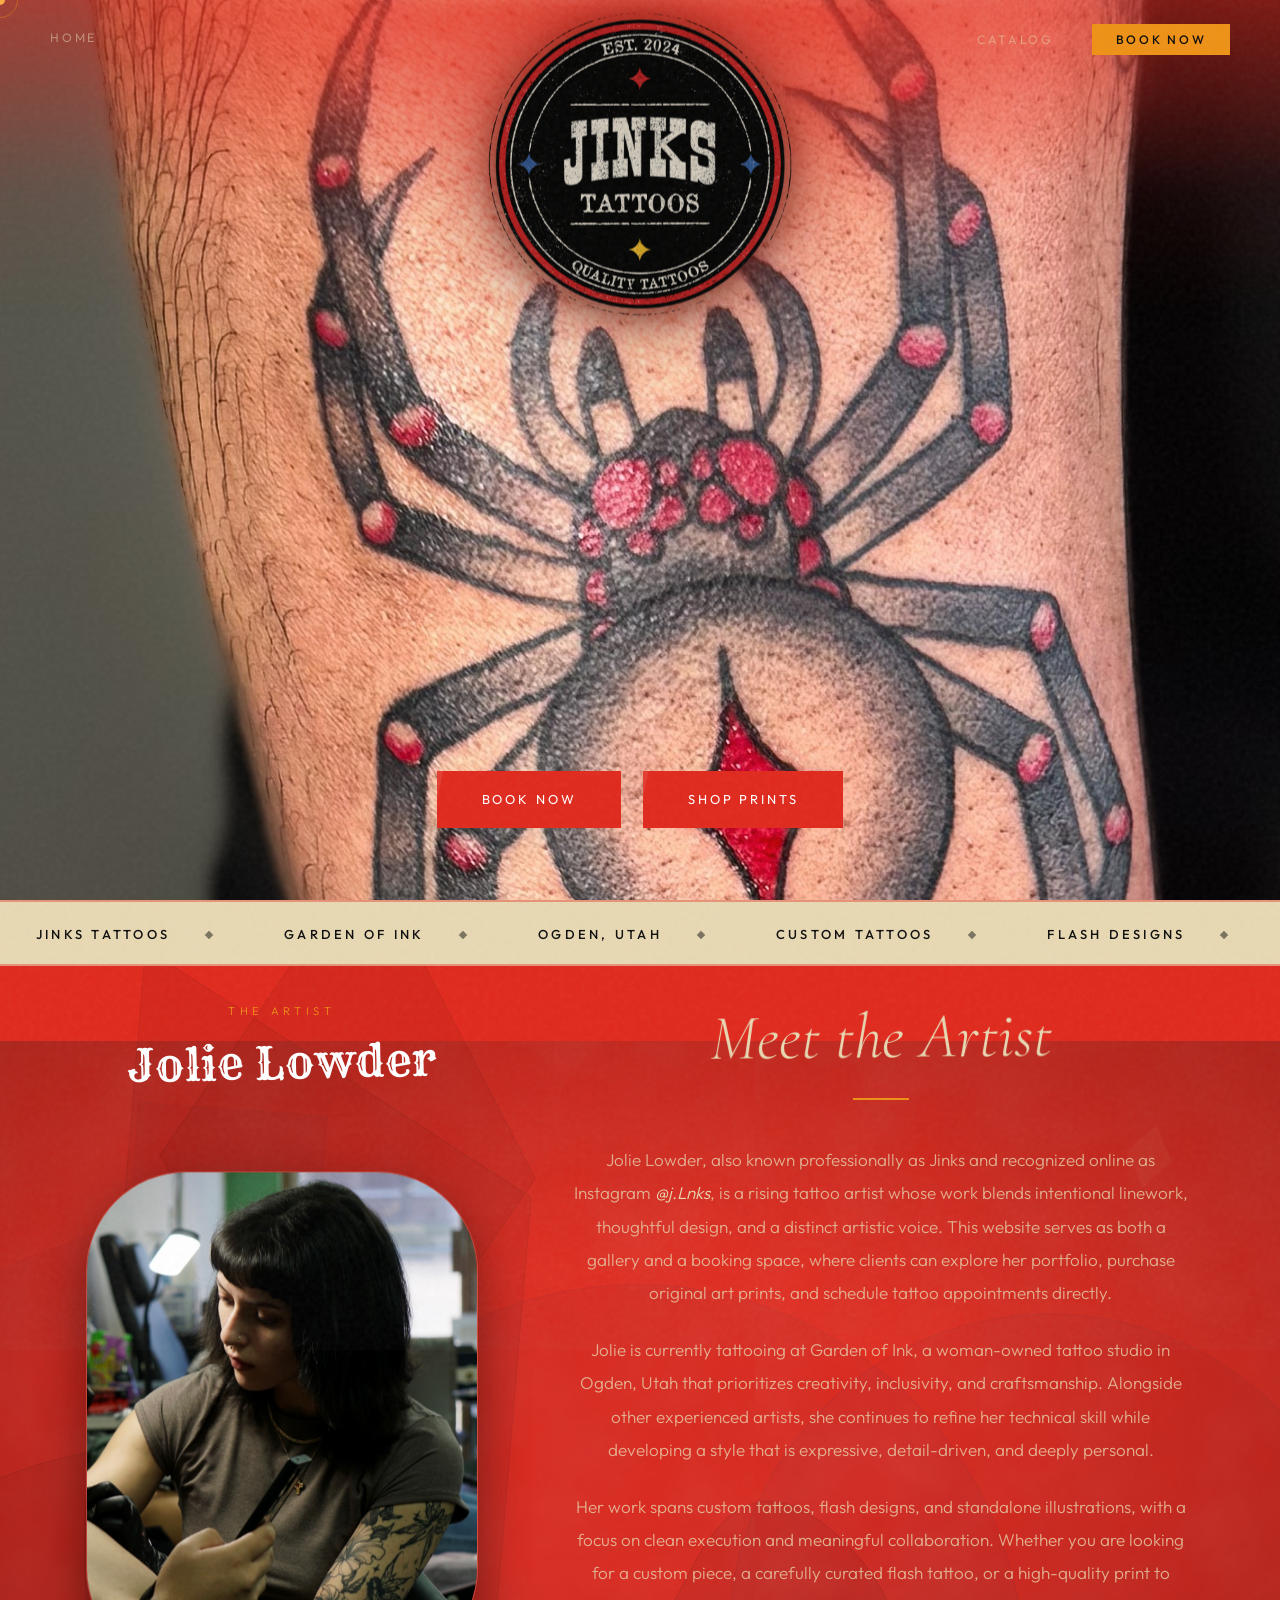
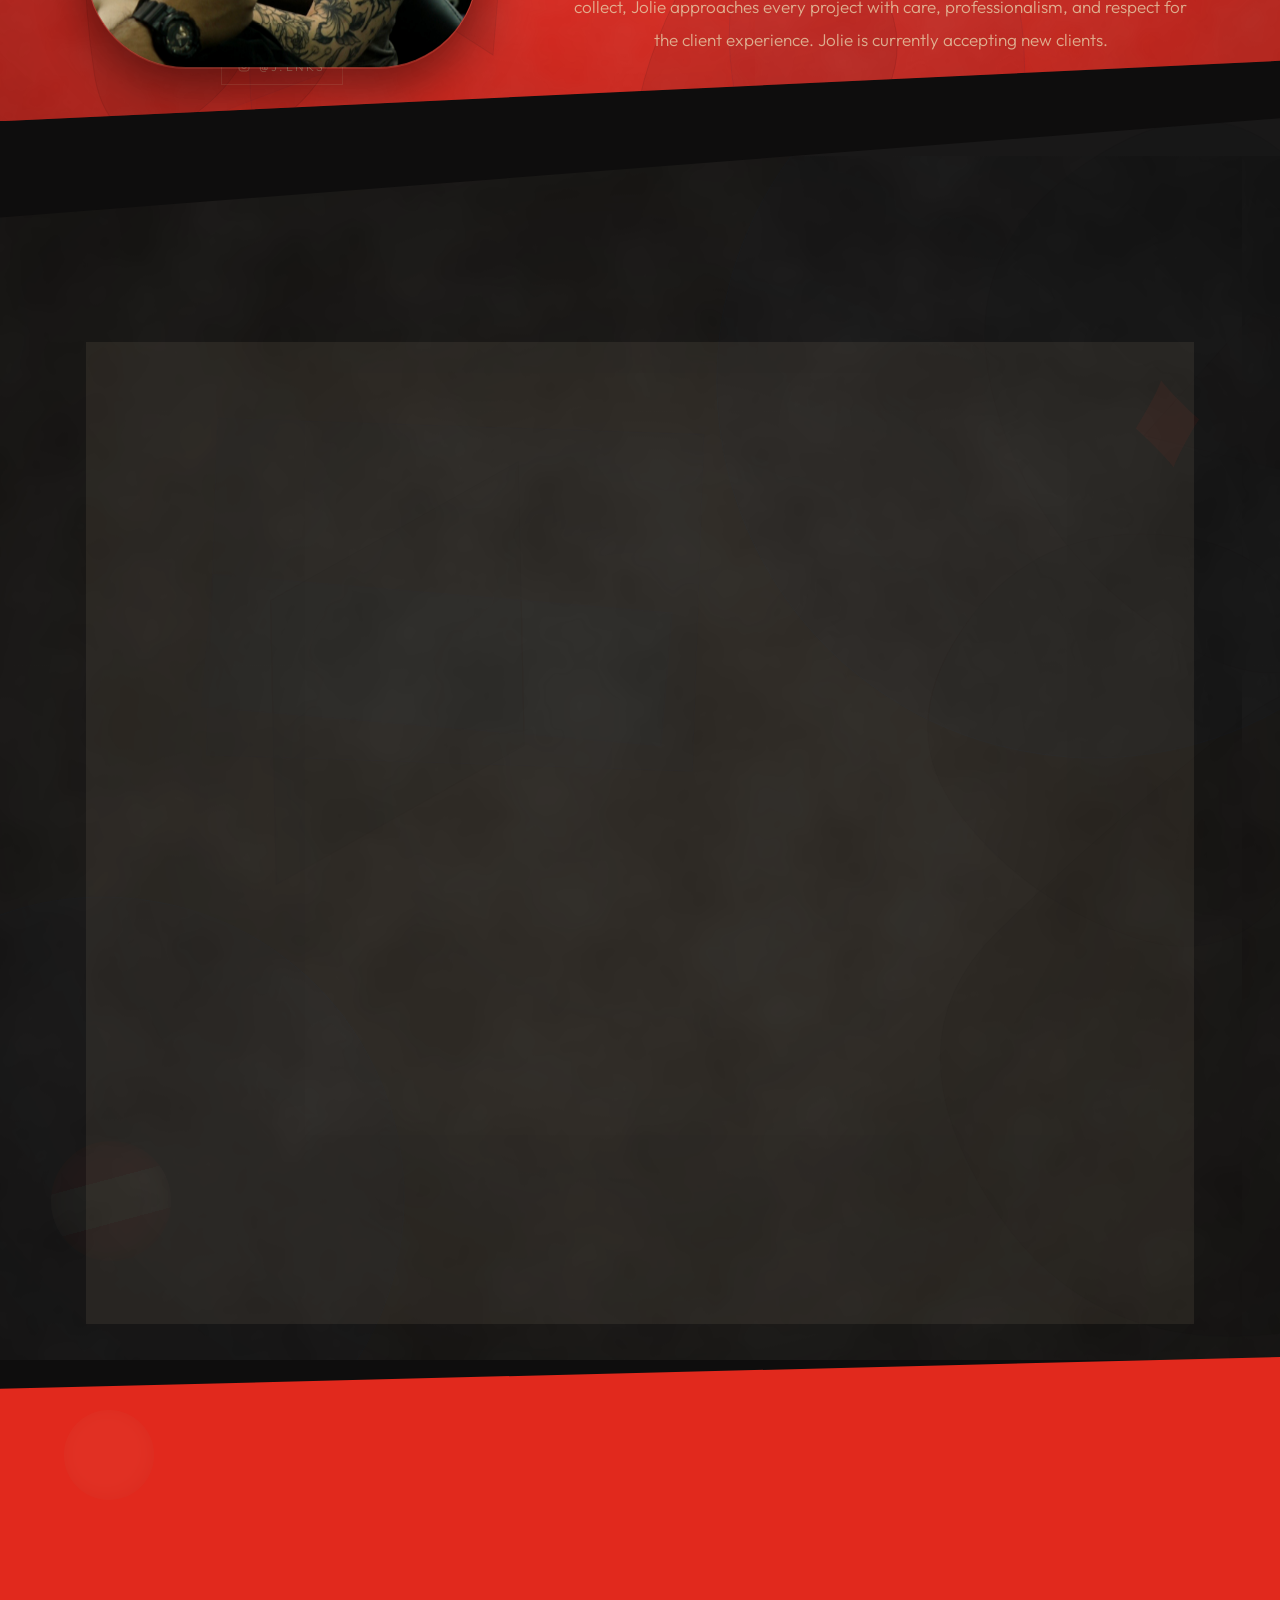
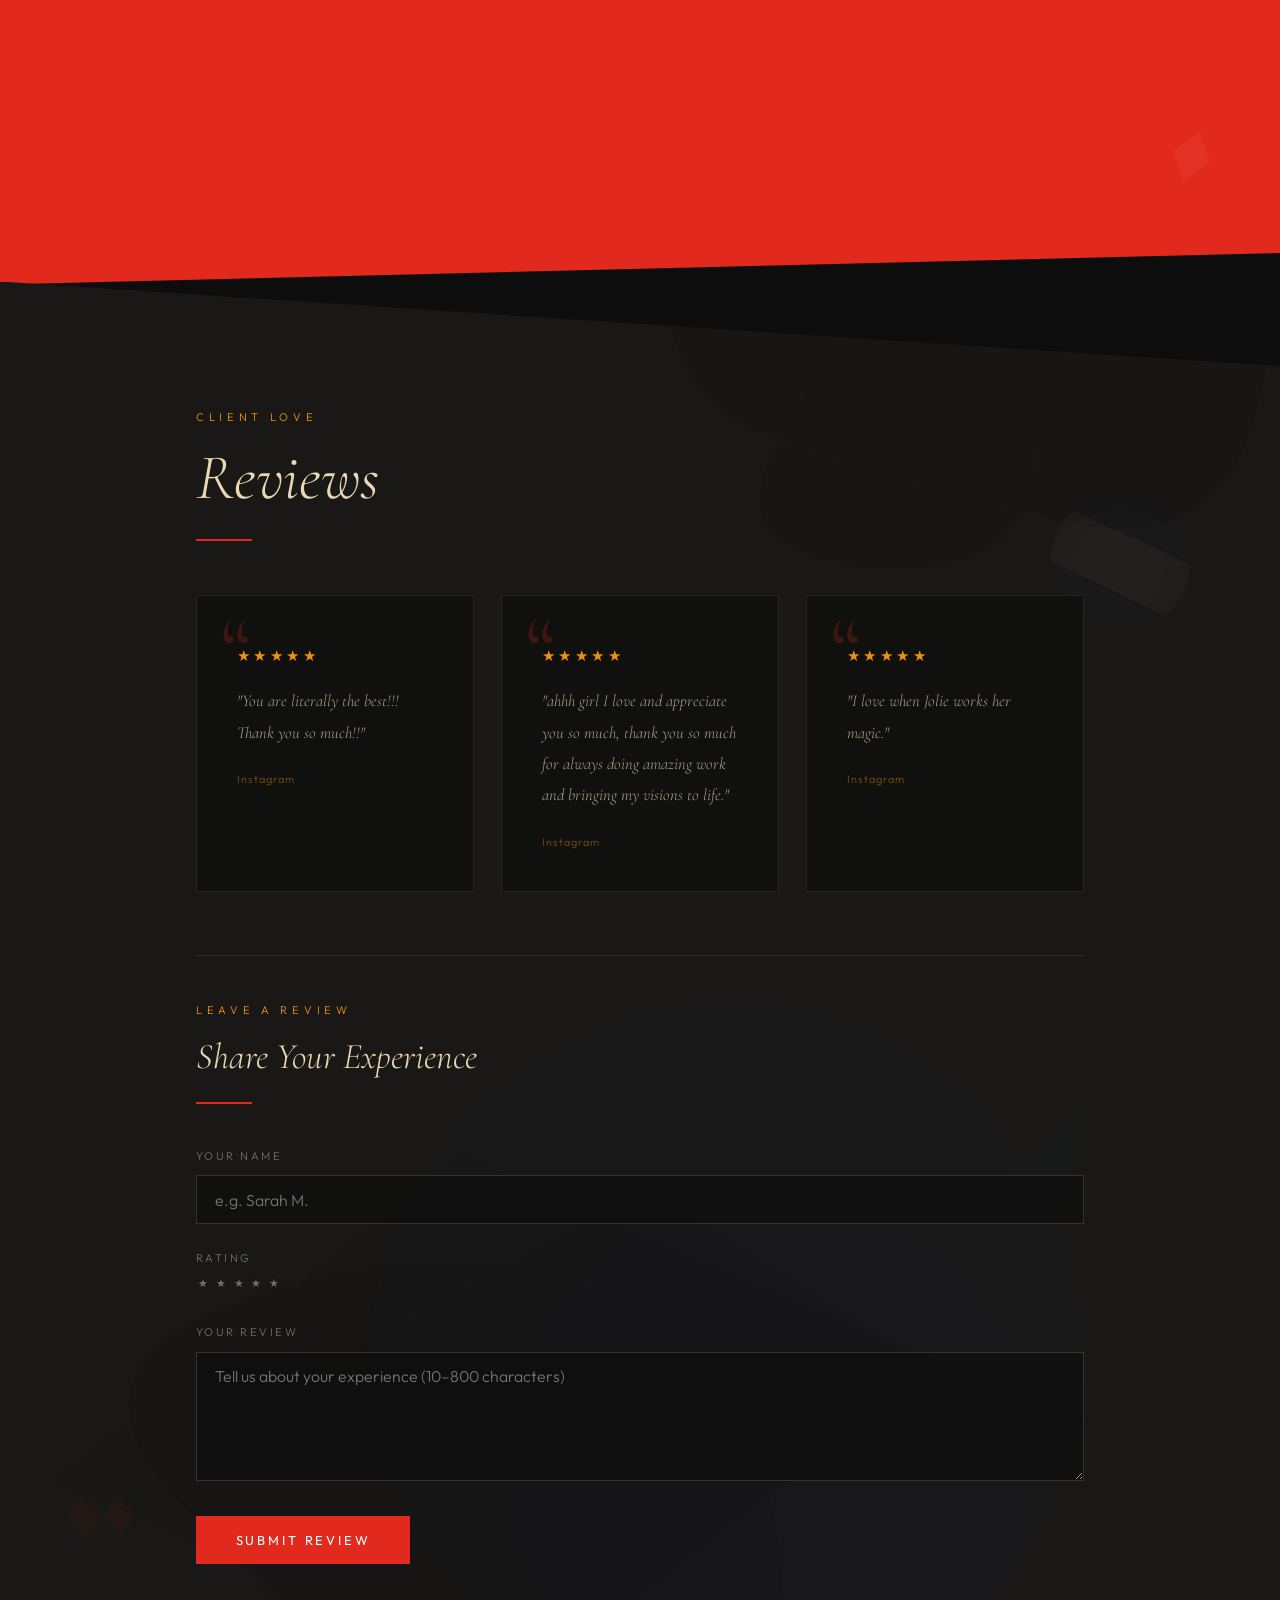
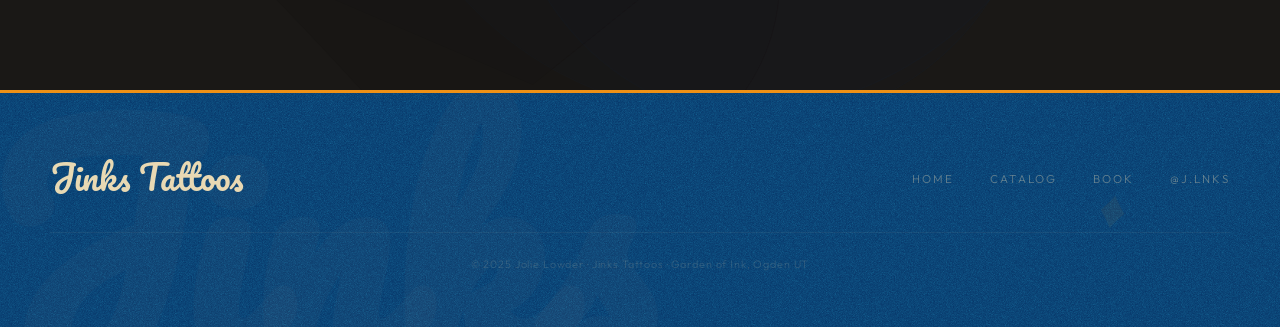
==== index.html @ fdf52028 "feat: initial site + review pipeline - Site pages: index.html, schedule.html, shop.html, book-time.h" ====
<!DOCTYPE html>
<!-- ═══════════════════════════════════════════════════════════════════
     JINKS TATTOOS — index.html (HOMEPAGE)
     ─────────────────────────────────────────────────────────────────
     This is the main homepage. It contains:
       1. NAV          — top navigation bar
       2. HERO         — big intro with the "Jinks Tattoos" title
       3. MARQUEE      — scrolling orange ticker strip
       4. SECTION 1    — BIO ("Meet the Artist") — red background
       5. SECTION 2    — CATALOG ("Work & Prints") — yellow background
       6. SECTION 3    — POLICIES ("Studio Policies") — red background
       7. SECTION 4    — REVIEWS ("Reviews") — yellow background
       8. FOOTER       — navy bar at the bottom
       9. <script>     — all the interactive JavaScript
 
     All the styling comes from style.css. This file is purely structure
     (HTML) and interaction (JS).
     ═══════════════════════════════════════════════════════════════════ -->
<html lang="en">
<head>
  <meta charset="UTF-8" />
  <!-- This meta tag tells mobile browsers not to zoom out, so the site
       renders at the correct width on phones. viewport-fit=cover lets
       the layout extend into safe areas on iPhones with notches. -->
  <meta name="viewport" content="width=device-width, initial-scale=1.0, viewport-fit=cover" />
  <!-- COLOR-SCHEME LOCK
       Tells iOS/iPadOS Safari "this site has its own intentional color
       palette — don't apply automatic dark-mode tinting or wide-gamut
       remapping." Combined with the matching :root { color-scheme }
       declaration in style.css, this prevents the washed-out reds that
       were appearing on iPad and newer iPhones. -->
  <meta name="color-scheme" content="only light" />
  <title>Jinks Tattoos</title>
  <!-- Link to our stylesheet. The browser fetches style.css and applies it. -->
  <link rel="stylesheet" href="style.css" />
</head>
<body>
 
  <!-- Custom cursor elements (the dot and ring that follow the mouse).
       They're empty divs — the JS at the bottom moves them around, and
       the CSS styles them. -->
  <div id="cursor"></div>
  <div id="cursor-ring"></div>
 
  <!-- Film grain overlay — empty div that the CSS fills with a noise texture. -->
  <div id="grain"></div>
 
  <!-- ═══════════════════════════════════════════════════════════════
       NAV BAR
       The top navigation. Contains the "Jinks" logo, menu links,
       the orange "Book Now" button, and a hamburger menu for mobile.
       ═══════════════════════════════════════════════════════════════ -->
  <nav id="nav">
    <!-- Left-side Home link (replaces the old "Jinks" wordmark) -->
    <a href="index.html" class="nav-home-link">Home</a>
 
    <!-- The menu links. On mobile, these are hidden until the hamburger
         is tapped (see the JS at the bottom of this file). -->
    <ul class="nav-links" id="navLinks">
      <li><a href="#catalog">Catalog</a></li>   <!-- href="#catalog" jumps to the section with id="catalog" below -->
      <li><a href="schedule.html" class="nav-book">Book Now</a></li>
    </ul>
 
    <!-- Hamburger menu button (three stacked <span> lines).
         Hidden on desktop, shown on mobile. Clicking it opens/closes
         the mobile menu (handled in JS at bottom of file). -->
    <button class="nav-toggle" id="navToggle" aria-label="Menu">
      <span></span><span></span><span></span>
    </button>
  </nav>
 
  <!-- ═══════════════════════════════════════════════════════════════
       HERO
       The big intro section you see first when landing on the homepage.
       Contains the background image, the red glow, the animated canvas
       shapes, the "Jinks Tattoos" title, and the two CTA buttons.
       ═══════════════════════════════════════════════════════════════ -->
  <section class="hero" id="hero">
    <div class="hero-bg" id="heroBg"></div>          <!-- Background photo (hero-bg.jpeg, styled in CSS) -->
    <div class="hero-glow"></div>                     <!-- Red glow at the top -->
    <canvas id="hero-canvas"></canvas>                <!-- Canvas where JS draws animated floating shapes -->
 
    <!-- Logo gets a tiny negative parallax — drifts opposite to scroll for a hero "anchor" feel.
         JS also adds a perpetual gentle float once it fades in. -->
    <img src="jinkslogo.png" alt="Jinks Tattoos" class="hero-title-img" id="heroTitle" data-parallax="-0.15" />
    <div class="hero-spacer"></div>                   <!-- Empty flex spacer that pushes CTAs to the bottom -->
 
    <!-- The row of two call-to-action buttons under the title -->
    <div class="cta-row">
      <!-- Primary button: red filled "Book Now" -->
      <a href="schedule.html" class="cta-btn cta-btn--primary">
        Book Now
      </a>
      <!-- Ghost button: outlined "Shop Prints" -->
      <a href="shop.html" class="cta-btn cta-btn--ghost">
        Shop Prints
      </a>
    </div>
  </section>
 
  <!-- ═══════════════════════════════════════════════════════════════
       MARQUEE TICKER
       The scrolling orange band below the hero. The items inside are
       added by JavaScript (see the "MARQUEE" block near the bottom
       of this file) and duplicated so the scroll loops seamlessly.
       ═══════════════════════════════════════════════════════════════ -->
  <div class="marquee-strip">
    <div class="marquee-inner" id="marqueeInner">
      <!-- Items get injected here by JS — intentionally empty -->
    </div>
  </div>
 
  <!-- ═══════════════════════════════════════════════════════════════
       HOMEPAGE SECTION 1 — BIO ("Meet the Artist")
       Red background. Two columns on desktop:
         LEFT  = "Jolie Lowder" name + Instagram pill
         RIGHT = heading + three paragraphs of bio
       Has a diagonal bottom-right cut that bleeds into Section 2.
       ═══════════════════════════════════════════════════════════════ -->
  <div class="section-wrap bio-wrap cut-bottom-right" id="bio-wrap">
    <!-- Invisible parallax handle — JS will translate this on scroll.
         Reserved for future visible decorative content; currently no-op. -->
    <div class="section-deco" data-parallax="0.25"></div>
 
    <section class="section--wide">
      <div class="bio-layout">
 
        <!-- LEFT COLUMN: name + Instagram link -->
        <div class="bio-left reveal">
          <span class="eyebrow">The Artist</span>
          <div class="bio-kicker">Jolie Lowder</div>
 
          <!-- Photo wrapped in a parallax div so it drifts independently
               of the surrounding text. The image itself gets a scale-up reveal. -->
          <div class="bio-photo-wrap" data-parallax="0.18">
            <img src="joliebio2.jpeg" alt="Jolie Lowder tattooing" class="bio-photo reveal reveal-scale" style="transition-delay:.12s" />
          </div>
 
          <a href="https://instagram.com/j.lnks" target="_blank" rel="noopener" class="bio-ig">
            <!-- Inline SVG Instagram icon -->
            <svg width="12" height="12" viewBox="0 0 24 24" fill="none" stroke="currentColor" stroke-width="1.5"><rect x="2" y="2" width="20" height="20" rx="5"/><circle cx="12" cy="12" r="5"/><circle cx="17.5" cy="6.5" r="1" fill="currentColor" stroke="none"/></svg>
            @j.lnks
          </a>
        </div>
 
        <!-- RIGHT COLUMN: heading + 3 bio paragraphs.
             Each element uses "reveal" so it fades in on scroll.
             Paragraphs get reveal-right so they slide in from the right.
             The inline "transition-delay" staggers them. -->
        <div class="bio-right">
          <h2 class="dh reveal reveal-blur reveal-slow" style="transition-delay:.08s">Meet the Artist</h2>
          <div class="red-rule reveal"></div>
 
          <p class="bio-text reveal reveal-right" style="transition-delay:.06s">
            Jolie Lowder, also known professionally as Jinks and recognized online as Instagram <em>@j.Lnks</em>,
            is a rising tattoo artist whose work blends intentional linework, thoughtful design, and a distinct
            artistic voice. This website serves as both a gallery and a booking space, where clients can explore
            her portfolio, purchase original art prints, and schedule tattoo appointments directly.
          </p>
          <p class="bio-text reveal reveal-right" style="transition-delay:.14s">
            Jolie is currently tattooing at Garden of Ink, a woman-owned tattoo studio in Ogden, Utah that
            prioritizes creativity, inclusivity, and craftsmanship. Alongside other experienced artists,
            she continues to refine her technical skill while developing a style that is expressive,
            detail-driven, and deeply personal.
          </p>
          <p class="bio-text reveal reveal-right" style="transition-delay:.22s">
            Her work spans custom tattoos, flash designs, and standalone illustrations, with a focus on clean
            execution and meaningful collaboration. Whether you are looking for a custom piece, a carefully
            curated flash tattoo, or a high-quality print to collect, Jolie approaches every project with care,
            professionalism, and respect for the client experience. Jolie is currently accepting new clients.
          </p>
        </div>
 
      </div>
    </section>
  </div>
 
  <!-- ═══════════════════════════════════════════════════════════════
       HOMEPAGE SECTION 2 — CATALOG ("Work & Prints")
       Yellow/cream background. 3-column grid of tattoo and print tiles.
       Has a diagonal top-left cut that matches the bottom of Section 1.
       id="catalog" is what the nav's "Catalog" link scrolls to.
       ═══════════════════════════════════════════════════════════════ -->
  <div class="section-wrap catalog-wrap cut-top-left" id="catalog">
    <!-- Invisible parallax handle for future decorative content. -->
    <div class="section-deco" data-parallax="0.2"></div>
 
    <section class="section--wide">
      <span class="eyebrow reveal">Work &amp; Prints</span>
      <h2 class="dh reveal reveal-blur" style="transition-delay:.08s">Catalog</h2>
      <div class="red-rule reveal"></div>
 
      <!-- The grid of catalog tiles -->
      <div class="catalog-grid">
 
        <!-- Tile 01 — empty placeholder (no image yet) -->
        <div class="catalog-item reveal">
          <span class="catalog-num">01</span>
          <img src="IMG_3402.jpeg" alt="Tattoo by Jinks" />
          <div class="catalog-placeholder"><span>Add image</span></div>
          <div class="catalog-overlay">
            <span class="catalog-overlay-title">Custom Piece</span>
            <span class="catalog-overlay-price">Book to inquire</span>
            <a href="schedule.html" class="catalog-overlay-btn">Book</a>
          </div>
          <span class="catalog-tag">Tattoo</span>
        </div>
 
        <!-- Tile 02 — empty placeholder -->
        <div class="catalog-item reveal" style="transition-delay:.08s">
          <span class="catalog-num">02</span>
          <img src="IMG_3450.jpeg" alt="Tattoo by Jinks" />
          <div class="catalog-placeholder"><span>Add image</span></div>
          <div class="catalog-overlay">
            <span class="catalog-overlay-title">Custom Piece</span>
            <span class="catalog-overlay-price">Book to inquire</span>
            <a href="schedule.html" class="catalog-overlay-btn">Book</a>
          </div>
          <span class="catalog-tag">Tattoo</span>
        </div>
 
        <!-- Tile 03 — real tattoo photo -->
        <div class="catalog-item reveal" style="transition-delay:.16s">
          <span class="catalog-num">03</span>
          <img src="IMG_1833.jpeg" alt="Tattoo by Jinks" />
          <div class="catalog-overlay">
            <span class="catalog-overlay-title">Custom Piece</span>
            <span class="catalog-overlay-price">Book to inquire</span>
            <a href="schedule.html" class="catalog-overlay-btn">Book</a>
          </div>
          <span class="catalog-tag">Tattoo</span>
        </div>
 
        <!-- Tile 04 — real tattoo photo -->
        <div class="catalog-item reveal" style="transition-delay:.06s">
          <span class="catalog-num">04</span>
          <img src="IMG_3620.jpeg" alt="Tattoo by Jinks" />
          <div class="catalog-overlay">
            <span class="catalog-overlay-title">Custom Piece</span>
            <span class="catalog-overlay-price">Book to inquire</span>
            <a href="schedule.html" class="catalog-overlay-btn">Book</a>
          </div>
          <span class="catalog-tag">Tattoo</span>
        </div>
 
        <!-- Tile 05 — real tattoo photo -->
        <div class="catalog-item reveal" style="transition-delay:.14s">
          <span class="catalog-num">05</span>
          <img src="IMG_2938.jpeg" alt="Tattoo by Jinks" />
          <div class="catalog-overlay">
            <span class="catalog-overlay-title">Custom Piece</span>
            <span class="catalog-overlay-price">Book to inquire</span>
            <a href="schedule.html" class="catalog-overlay-btn">Book</a>
          </div>
          <span class="catalog-tag">Tattoo</span>
        </div>
 
        <!-- Tile 06 — real tattoo photo -->
        <div class="catalog-item reveal" style="transition-delay:.22s">
          <span class="catalog-num">06</span>
          <img src="IMG_8208.jpeg" alt="Tattoo by Jinks" />
          <div class="catalog-overlay">
            <span class="catalog-overlay-title">Custom Piece</span>
            <span class="catalog-overlay-price">Book to inquire</span>
            <a href="schedule.html" class="catalog-overlay-btn">Book</a>
          </div>
          <span class="catalog-tag">Tattoo</span>
        </div>
 
      </div>
 
    </section>
  </div>
 
 <!-- ═══════════════════════════════════════════════════════════════
       HOMEPAGE SECTION 3 — POLICIES ("Studio Policies")
       Bold red background. 3-column grid of collapsible policy cards.
       Each card starts collapsed showing just the title + "+" button.
       Click to expand the full policy text; "+" rotates to "×".
       ═══════════════════════════════════════════════════════════════ -->
  <div class="section-wrap policies-wrap cut-both" id="policies-wrap">
    <!-- Invisible parallax handle for future decorative content. -->
    <div class="section-deco" data-parallax="0.22"></div>
 
    <section class="section--wide">
      <span class="eyebrow reveal">Before You Book</span>
      <h2 class="dh reveal" style="transition-delay:.08s">Studio Policies</h2>
      <div class="red-rule reveal"></div>
 
      <!-- Grid of 6 collapsible policy cards. Each <button> wraps the
           header (number + title + plus icon). Clicking it toggles the
           "open" class on its parent .policy-card, which expands the
           hidden body via CSS grid-template-rows animation. -->
      <div class="policies-grid">
 
        <div class="policy-card reveal">
          <button class="policy-toggle" aria-expanded="false">
            <span class="policy-index">01</span>
            <span class="policy-title">18+ Only</span>
            <span class="policy-icon" aria-hidden="true">
              <span class="policy-icon-bar"></span>
              <span class="policy-icon-bar policy-icon-bar--v"></span>
            </span>
          </button>
          <div class="policy-body-wrap">
            <div class="policy-body-inner">
              <p class="policy-body">Tattooing is strictly limited to clients who are 18 years of age or older. Valid, government-issued identification is required at every appointment.</p>
            </div>
          </div>
        </div>
 
        <div class="policy-card reveal" style="transition-delay:.08s">
          <button class="policy-toggle" aria-expanded="false">
            <span class="policy-index">02</span>
            <span class="policy-title">Deposits</span>
            <span class="policy-icon" aria-hidden="true">
              <span class="policy-icon-bar"></span>
              <span class="policy-icon-bar policy-icon-bar--v"></span>
            </span>
          </button>
          <div class="policy-body-wrap">
            <div class="policy-body-inner">
              <p class="policy-body">A non-refundable $50 deposit is required to confirm and secure your appointment. Your deposit will be applied toward the final cost of your tattoo. Design work will not begin until a deposit has been received. Jolie offers free touchups for a year after the initial tattoo is completed.</p>
            </div>
          </div>
        </div>
 
        <div class="policy-card reveal" style="transition-delay:.16s">
          <button class="policy-toggle" aria-expanded="false">
            <span class="policy-index">03</span>
            <span class="policy-title">Cancellations &amp; Reschedules</span>
            <span class="policy-icon" aria-hidden="true">
              <span class="policy-icon-bar"></span>
              <span class="policy-icon-bar policy-icon-bar--v"></span>
            </span>
          </button>
          <div class="policy-body-wrap">
            <div class="policy-body-inner">
              <p class="policy-body">Your deposit will be honored and transferred if you reschedule at least 24 hours prior to your scheduled appointment. Rescheduling with less than 24 hours' notice will result in forfeiture of your deposit. If you do not arrive within 20 minutes of your scheduled appointment time without prior communication, your appointment will be cancelled and your deposit forfeited.</p>
            </div>
          </div>
        </div>
 
        <div class="policy-card reveal" style="transition-delay:.24s">
          <button class="policy-toggle" aria-expanded="false">
            <span class="policy-index">04</span>
            <span class="policy-title">Pricing</span>
            <span class="policy-icon" aria-hidden="true">
              <span class="policy-icon-bar"></span>
              <span class="policy-icon-bar policy-icon-bar--v"></span>
            </span>
          </button>
          <div class="policy-body-wrap">
            <div class="policy-body-inner">
              <p class="policy-body">All pricing below are for custom designs. Flash is priced separately. Session times reflect active tattoo time, not the total appointment length. If the time limit is reached, there is a 30-minute window to wrap up — anything beyond that requires booking a new session. A 2% processing fee applies to Venmo and card payments. If the tattoo takes less time than the amount slotted, the full price still stands unless otherwise stated by the artist. Payment is due in full at the end of your session.</p>
              <ul class="policy-list">
                <li><strong>Short session</strong> — Up to 2.5 hours · $110/hr · $100 minimum</li>
                <li><strong>Half Day session</strong> — 3 hours · $300 flat</li>
                <li><strong>Full Day session</strong> — 6 hours · $600 flat</li>
              </ul>
            </div>
          </div>
        </div>
 
        <div class="policy-card reveal" style="transition-delay:.32s">
          <button class="policy-toggle" aria-expanded="false">
            <span class="policy-index">05</span>
            <span class="policy-title">Health &amp; Medical Disclosure</span>
            <span class="policy-icon" aria-hidden="true">
              <span class="policy-icon-bar"></span>
              <span class="policy-icon-bar policy-icon-bar--v"></span>
            </span>
          </button>
          <div class="policy-body-wrap">
            <div class="policy-body-inner">
              <p class="policy-body">Please disclose any relevant medical conditions, allergies, or medications prior to your appointment. This includes but is not limited to: blood disorders or use of blood-thinning medications; skin conditions, allergies, or sensitivities; any disorders or diseases that could impact the process of being tattooed or healing a tattoo.</p>
            </div>
          </div>
        </div>
 
        <div class="policy-card reveal" style="transition-delay:.40s">
          <button class="policy-toggle" aria-expanded="false">
            <span class="policy-index">06</span>
            <span class="policy-title">Original Artwork &amp; Design Integrity</span>
            <span class="policy-icon" aria-hidden="true">
              <span class="policy-icon-bar"></span>
              <span class="policy-icon-bar policy-icon-bar--v"></span>
            </span>
          </button>
          <div class="policy-body-wrap">
            <div class="policy-body-inner">
              <p class="policy-body">Jolie does not copy artwork or designs created by other artists without their explicit, written consent. Jolie takes artistic integrity seriously and asks that you do the same. Jolie does not use AI-generated imagery in their design process, and she will not tattoo any design that has been created using AI tools. All work is original and hand-crafted.</p>
            </div>
          </div>
        </div>
 
      </div>
    </section>
  </div>
 
  <!-- ═══════════════════════════════════════════════════════════════
       HOMEPAGE SECTION 4 — REVIEWS
       Yellow/cream background. Has:
         - 3 static testimonial cards at the top (placeholder text)
         - A Cusdis comment widget below where real visitors can
           submit their own reviews.
       ═══════════════════════════════════════════════════════════════ -->
  <div class="section-wrap reviews-wrap cut-top-right">
    <!-- Invisible parallax handle for future decorative content. -->
    <div class="section-deco" data-parallax="0.2"></div>
 
    <section class="section">
      <span class="eyebrow reveal">Client Love</span>
      <h2 class="dh reveal reveal-blur" style="transition-delay:.08s">Reviews</h2>
      <div class="red-rule reveal"></div>
 
      <!-- The 3 static testimonial cards (pinned Instagram comments). -->
      <div class="reviews-grid">
        <div class="review-card reveal">
          <div class="stars"><span class="star">★</span><span class="star">★</span><span class="star">★</span><span class="star">★</span><span class="star">★</span></div>
          <p class="review-text">"You are literally the best!!! Thank you so much!!"</p>
          <p class="review-platform">Instagram</p>
        </div>
        <div class="review-card reveal" style="transition-delay:.1s">
          <div class="stars"><span class="star">★</span><span class="star">★</span><span class="star">★</span><span class="star">★</span><span class="star">★</span></div>
          <p class="review-text">"ahhh girl I love and appreciate you so much, thank you so much for always doing amazing work and bringing my visions to life."</p>
          <p class="review-platform">Instagram</p>
        </div>
        <div class="review-card reveal" style="transition-delay:.2s">
          <div class="stars"><span class="star">★</span><span class="star">★</span><span class="star">★</span><span class="star">★</span><span class="star">★</span></div>
          <p class="review-text">"I love when Jolie works her magic."</p>
          <p class="review-platform">Instagram</p>
        </div>
      </div>

      <!-- Approved client reviews loaded from reviews.json via JS below -->
      <div id="reviews-dynamic"></div>

      <!-- ── Review submission form ────────────────────────────────────────
           POSTs to a Cloudflare Worker which validates and queues the
           review in GitHub. The Worker URL and reviews.json URL are set
           as constants in the <script> block at the bottom of this file.
           ───────────────────────────────────────────────────────────── -->
      <div class="reviews-form-wrap">
        <span class="eyebrow reveal">Leave a Review</span>
        <h3 class="dh reveal reveal-blur" style="transition-delay:.06s; font-size:clamp(1.4rem,3vw,2rem)">Share Your Experience</h3>
        <div class="red-rule reveal"></div>

        <form id="review-form" novalidate>
          <!-- Honeypot: real users never touch this. Bots that auto-fill all
               inputs will populate it, letting the Worker reject silently. -->
          <input name="website" type="text" tabindex="-1" autocomplete="off" aria-hidden="true" />
          <!-- Page-load timestamp: used by the Worker to reject submissions
               that arrive under 3 seconds after page load (bot timing). -->
          <input type="hidden" name="loaded-at" id="loadedAt" />

          <div class="review-form-field">
            <label for="reviewer-name">Your Name</label>
            <input type="text" id="reviewer-name" name="reviewer-name" maxlength="80" autocomplete="name" placeholder="e.g. Sarah M." />
            <span class="field-error" id="name-error">Please enter your name.</span>
          </div>

          <div class="review-form-field">
            <span class="star-rating-label">Rating</span>
            <!-- Stars are ordered 5→1 in DOM + flex-direction:row-reverse
                 so that the CSS :checked ~ sibling trick works correctly.
                 Visually they render left-to-right (1 to 5). -->
            <div class="star-rating" role="radiogroup" aria-label="Star rating">
              <input type="radio" name="rating" id="star5" value="5" /><label for="star5" title="5 stars">★</label>
              <input type="radio" name="rating" id="star4" value="4" /><label for="star4" title="4 stars">★</label>
              <input type="radio" name="rating" id="star3" value="3" /><label for="star3" title="3 stars">★</label>
              <input type="radio" name="rating" id="star2" value="2" /><label for="star2" title="2 stars">★</label>
              <input type="radio" name="rating" id="star1" value="1" /><label for="star1" title="1 star">★</label>
            </div>
            <span class="field-error" id="rating-error">Please select a star rating.</span>
          </div>

          <div class="review-form-field">
            <label for="review-body">Your Review</label>
            <textarea id="review-body" name="body" rows="5" maxlength="800" placeholder="Tell us about your experience (10–800 characters)"></textarea>
            <span class="field-error" id="body-error">Please write at least 10 characters.</span>
          </div>

          <button type="submit" class="review-submit-btn">
            <span class="btn-text">Submit Review</span>
            <span class="btn-spinner" aria-hidden="true"></span>
          </button>

          <div id="review-form-status" role="alert" aria-live="polite"></div>
        </form>
      </div>
    </section>
  </div>
 
  <!-- ═══════════════════════════════════════════════════════════════
       FOOTER
       Navy bar at the bottom of the page. Contains the logo, a row of
       links, and a copyright line. The giant faded "Jinks" text
       bleeding out of the bottom-left is added via CSS ::before.
       ═══════════════════════════════════════════════════════════════ -->
  <footer>
    <div class="footer-logo">Jinks Tattoos</div>
    <ul class="footer-links">
      <li><a href="index.html">Home</a></li>
      <li><a href="#catalog">Catalog</a></li>
      <li><a href="schedule.html">Book</a></li>
      <li><a href="https://www.instagram.com/j.lnks" target="_blank" rel="noopener">@j.lnks</a></li>
    </ul>
    <p class="footer-copy">© 2025 Jolie Lowder · Jinks Tattoos · Garden of Ink, Ogden UT</p>
  </footer>
 
 
  <!-- ═══════════════════════════════════════════════════════════════
       JAVASCRIPT
       Everything below this line adds interactive behavior to the page.
       The browser runs these scripts in order after the HTML loads.
 
       Each block is wrapped in a "(function() { ... })()" — this is an
       "IIFE" (Immediately Invoked Function Expression). It's a way to
       keep the variables inside each block separate from the others,
       so naming conflicts don't happen between blocks.
       ═══════════════════════════════════════════════════════════════ -->
  <script>
  
  /* ─────────────────────────────────
     SCROLL RESTORATION OVERRIDE
     By default, browsers try to remember and restore your scroll position
     across refreshes. On pages with lazy-loaded content (canvases, images,
     fonts), the page height changes as things render in, so the browser's
     "remembered" pixel position ends up wrong — often dumping the user
     near the bottom of the page.
 
     We tell the browser to manage scroll restoration manually (i.e. don't
     auto-restore), and explicitly scroll to the top on every load.
  ───────────────────────────────── */
  if ('scrollRestoration' in history) {
    history.scrollRestoration = 'manual';
  }
  window.scrollTo(0, 0);
  
  /* ─────────────────────────────────
     COLOR PALETTE
     A JavaScript object holding the same brand colors as the CSS
     variables. Used by the canvas drawing code below.
  ───────────────────────────────── */
  const P = { red:'#E1291D', navy:'#07376A', orange:'#EF9115', cream:'#E8D9B3', black:'#0e0d0d' };
 
 
  /* ─────────────────────────────────
     CUSTOM CURSOR MOVEMENT
     On every mouse move, reposition the cursor dot and ring to follow
     the pointer. On hover over any <a> or <button>, they grow and turn
     red; on mouse leave, they shrink and turn orange again.
  ───────────────────────────────── */
  const cur  = document.getElementById('cursor');      /* The small dot */
  const ring = document.getElementById('cursor-ring'); /* The larger ring */
 
  /* Listen for mouse movement across the whole document */
  document.addEventListener('mousemove', e => {
    /* e.clientX / e.clientY = mouse X/Y position in pixels from top-left of window */
    cur.style.left = e.clientX+'px';  cur.style.top = e.clientY+'px';
    ring.style.left = e.clientX+'px'; ring.style.top = e.clientY+'px';
  });
 
  /* For every link and button on the page, add hover listeners that
     change the cursor's size and color to the "active" state */
  document.querySelectorAll('a,button').forEach(el => {
    el.addEventListener('mouseenter', () => {
      cur.style.width = '20px'; cur.style.height = '20px';
      cur.style.background = P.red; cur.style.borderRadius = '3px';
      ring.style.width = '54px'; ring.style.height = '54px';
      ring.style.borderColor = 'rgba(225,41,29,.5)';
    });
    el.addEventListener('mouseleave', () => {
      cur.style.width = '10px'; cur.style.height = '10px';
      cur.style.background = P.orange; cur.style.borderRadius = '50%';
      ring.style.width = '36px'; ring.style.height = '36px';
      ring.style.borderColor = 'rgba(239,145,21,.45)';
    });
  });
 
 
  /* ─────────────────────────────────
     HERO TITLE FADE-IN
     Shortly after the page loads, add the "revealed" class to the
     "Jinks Tattoos" title, which triggers its CSS fade-in animation.
     setTimeout with 120ms gives the browser a moment to finish layout
     before starting the animation.
  ───────────────────────────────── */
  setTimeout(() => document.getElementById('heroTitle').classList.add('revealed'), 120);
 
 
  /* ─────────────────────────────────
     HERO PARALLAX
     As the user scrolls down, slightly shift the hero background image
     downward so it feels like it's moving slower than the foreground
     (a classic "parallax" effect).
 
     "requestAnimationFrame" asks the browser to run code on the next
     frame paint — much smoother than reacting directly to every scroll
     event. The "ticking" flag prevents multiple frames from queuing up.
  ───────────────────────────────── */
  const heroBg = document.getElementById('heroBg');
  let ticking = false;
  window.addEventListener('scroll', () => {
    if (!ticking) {
      requestAnimationFrame(() => {
        /* Math.min(..., 1) caps the effect so it stops past one full screen */
        heroBg.style.transform = `translateY(${Math.min(window.scrollY/window.innerHeight,1)*8}%)`;
        ticking = false;
      });
      ticking = true;
    }
  });
 
 
  /* ─────────────────────────────────
     MARQUEE — build items via JS
     The marquee strip below the hero starts EMPTY in the HTML. This
     block fills it with items and duplicates them so the scroll loops
     seamlessly (the CSS animation moves it -50% left, landing back
     where it started visually).
  ───────────────────────────────── */
  (function() {
    const items = [
      'Jinks Tattoos', 'Garden of Ink', 'Ogden, Utah',
      'Custom Tattoos', 'Flash Designs', 'Art Prints',
      'Currently Accepting Clients', '@j.lnks',
    ];
    const inner = document.getElementById('marqueeInner');
 
    /* Build an HTML string by looping through the items TWICE (so when
       the CSS slides everything -50% left, the second copy seamlessly
       takes the first copy's place). */
    let html = '';
    [0,1].forEach(() => {
      items.forEach(text => {
        html += `<span class="marquee-item">${text}<span class="marquee-dot"></span></span>`;
      });
    });
    inner.innerHTML = html;
  })();
 
 
  /* ─────────────────────────────────
     HERO CANVAS — floating ink-blob shapes
     Draws animated organic shapes (blobs, rings, diamonds, etc.) onto
     the <canvas id="hero-canvas"> element. They drift slowly across the
     hero area, rotating and fading in/out, creating a painterly feel.
 
     This is the most complex JS block — don't worry if it's confusing.
     High-level: we create ~26 "shape" objects, each with position/
     velocity/rotation, and on every frame we clear the canvas and
     re-draw all of them in their updated positions.
  ───────────────────────────────── */
  (function() {
    const canvas = document.getElementById('hero-canvas');
    const ctx    = canvas.getContext('2d');  /* "2d" drawing context = the paintbrush */
    let W, H, shapes;
 
    /* Size the canvas to match its on-screen size */
    function resize() {
      W = canvas.width  = canvas.offsetWidth;
      H = canvas.height = canvas.offsetHeight;
    }
 
    /* Create one shape object. Each shape has its own random position,
       size, rotation speed, color, etc. */
    function makeShape(i) {
      const types  = ['blob','ring','diamond','rect','arc','cross','half'];
      const colors = [P.red, P.navy, P.orange, P.cream, P.navy, P.orange, P.red, P.cream];
 
      const s = {
        type:  types[i % types.length],      /* "i % types.length" cycles through the types array */
        color: colors[i % colors.length],
        x:0, y:0, r:0, w:0, h:0,
        angle:0, da:0, dx:0, dy:0,           /* da/dx/dy = change in angle/x/y per frame */
        opacity:0, targetOp:0, sw:1,
        pts: [],                             /* control points for blob shape */
 
        /* Randomize everything about this shape */
        reset() {
          this.x  = Math.random() * W;
          this.y  = Math.random() * H;
          this.r  = 70 + Math.random() * 230;
          this.w  = 80 + Math.random() * 200;
          this.h  = 50 + Math.random() * 130;
          this.angle = Math.random() * Math.PI * 2;
          this.da = (Math.random() - 0.5) * 0.0035;   /* rotation speed, positive or negative */
          this.dx = (Math.random() - 0.5) * 0.3;
          this.dy = (Math.random() - 0.5) * 0.2;
          this.sw = 0.5 + Math.random() * 1.5;
          this.targetOp = 0.05 + Math.random() * 0.2;
          this.opacity  = 0;
 
          /* For blob shapes: generate 6 random points around a circle */
          this.pts = Array.from({length: 6}, (_, j) => {
            const a = (j / 6) * Math.PI * 2;
            const jitter = 0.55 + Math.random() * 0.9;
            return {
              x: Math.cos(a) * this.r * jitter,
              y: Math.sin(a) * this.r * jitter,
            };
          });
        },
 
        /* Called once per frame to move and fade the shape */
        update() {
          this.x += this.dx; this.y += this.dy;
          this.angle += this.da;
          /* Smoothly ease the current opacity toward the target */
          this.opacity += (this.targetOp - this.opacity) * 0.014;
          /* If the shape drifts off-screen, wrap it around to the other side */
          if (this.x < -350) this.x = W+200;
          if (this.x > W+350) this.x = -200;
          if (this.y < -350) this.y = H+200;
          if (this.y > H+350) this.y = -200;
        },
 
        /* Called once per frame to draw the shape on the canvas */
        draw(ctx) {
          ctx.save();  /* Save current canvas state so we can restore after transforming */
          ctx.globalAlpha = this.opacity;
          ctx.strokeStyle = this.color;
          ctx.fillStyle   = this.color;
          ctx.lineWidth   = this.sw;
          ctx.translate(this.x, this.y);  /* Move origin to shape position */
          ctx.rotate(this.angle);         /* Rotate the canvas so next draw is rotated */
 
          /* Draw a different shape depending on this.type */
          switch(this.type) {
 
            case 'blob': {
              /* Smooth closed bezier curve through the random points */
              const p = this.pts;
              const n = p.length;
              ctx.beginPath();
              ctx.moveTo((p[0].x+p[n-1].x)/2, (p[0].y+p[n-1].y)/2);
              for (let j = 0; j < n; j++) {
                const curr = p[j], next = p[(j+1)%n];
                ctx.quadraticCurveTo(curr.x, curr.y, (curr.x+next.x)/2, (curr.y+next.y)/2);
              }
              ctx.closePath();
              ctx.globalAlpha = this.opacity * 0.15;
              ctx.fill();
              ctx.globalAlpha = this.opacity;
              ctx.stroke();
              break;
            }
 
            case 'ring':
              /* Double concentric circles */
              ctx.beginPath(); ctx.arc(0,0,this.r,0,Math.PI*2); ctx.stroke();
              ctx.globalAlpha = this.opacity * 0.5;
              ctx.beginPath(); ctx.arc(0,0,this.r*.65,0,Math.PI*2); ctx.stroke();
              break;
 
            case 'diamond': {
              const r = this.r * 0.75;
              ctx.beginPath();
              ctx.moveTo(0,-r); ctx.lineTo(r*.55,0); ctx.lineTo(0,r); ctx.lineTo(-r*.55,0);
              ctx.closePath();
              ctx.globalAlpha = this.opacity * 0.18;
              ctx.fill();
              ctx.globalAlpha = this.opacity;
              ctx.stroke();
              break;
            }
 
            case 'rect':
              ctx.globalAlpha = this.opacity * 0.12;
              ctx.fillRect(-this.w/2,-this.h/2,this.w,this.h);
              ctx.globalAlpha = this.opacity;
              ctx.strokeRect(-this.w/2,-this.h/2,this.w,this.h);
              break;
 
            case 'arc':
              /* A partial circle arc */
              ctx.beginPath();
              ctx.arc(0,0,this.r,this.angle,this.angle+Math.PI*1.2);
              ctx.stroke();
              break;
 
            case 'cross': {
              /* A plus-sign shape */
              const arm = this.r * 0.45;
              ctx.beginPath();
              ctx.moveTo(-arm,0); ctx.lineTo(arm,0);
              ctx.moveTo(0,-arm); ctx.lineTo(0,arm);
              ctx.stroke();
              break;
            }
 
            case 'half':
              /* Half-moon shape */
              ctx.beginPath();
              ctx.arc(0,0,this.r,0,Math.PI);
              ctx.globalAlpha = this.opacity * 0.12;
              ctx.fill();
              ctx.globalAlpha = this.opacity;
              ctx.stroke();
              break;
          }
          ctx.restore();  /* Undo the translate/rotate so the next shape starts fresh */
        }
      };
      s.reset();
      return s;
    }
 
    /* Initial setup: size the canvas and create 26 shapes */
    function init() {
      resize();
      shapes = Array.from({length:26}, (_,i) => makeShape(i));
    }
 
    /* The main animation loop: clear the canvas, update + draw each shape,
       then schedule another frame. requestAnimationFrame hands off to the
       browser so it runs ~60 times per second smoothly. */
    let animId;
    function loop() {
      ctx.clearRect(0,0,W,H);
      shapes.forEach(s => { s.update(); s.draw(ctx); });
      animId = requestAnimationFrame(loop);
    }
 
    /* IntersectionObserver watches the hero element — when it's visible
       on screen, start animating; when it scrolls out of view, stop
       (to save battery/CPU). */
    new IntersectionObserver(entries => {
      entries[0].isIntersecting ? loop() : cancelAnimationFrame(animId);
    }).observe(document.getElementById('hero'));
 
    init();
 
    /* Re-size and re-randomize if the window resizes */
    window.addEventListener('resize', () => { resize(); shapes.forEach(s => s.reset()); });
  })();
 
 
  /* ─────────────────────────────────
     AMBIENT SECTION CANVASES
     For each homepage section (bio, catalog, policies, reviews), create
     a background <canvas> filled with 9 big blobby shapes that bleed
     from the edges. Adds visual texture behind the content.
 
     Unlike the hero canvas (which is animated), these are drawn ONCE
     when the section scrolls into view. Simpler and cheaper.
  ───────────────────────────────── */
  (function() {
    const wraps = document.querySelectorAll('.section-wrap');
 
    /* Color palettes for each section, in order. Each section gets a set
       of accent colors that contrast with its background.
 
       Section order on index.html:
         0 = Section 1 (Bio)      — RED background
         1 = Section 2 (Catalog)  — DARK background
         2 = Section 3 (Policies) — RED background
         3 = Section 4 (Reviews)  — DARK background
 
       UPDATED: All palettes now use only dark colors (black + navy)
       so the ambient blob shapes DARKEN their section instead of
       lightening it. The previous cream/orange colors in the bio and
       policies palettes were drawing pale "cloud" shapes on top of
       the red — visible as light geometric blobs.
 
       For each color, "fill" = fill opacity and "sk" = stroke opacity. */
    const sectionPalettes = [
      /* bio (RED bg) — dark shadow shapes only */
      [{ col:P.black, fill:.06, sk:.10 }, { col:P.navy, fill:.05, sk:.08 }, { col:P.black, fill:.05, sk:.09 }, { col:P.navy, fill:.04, sk:.07 }],
      /* catalog (DARK bg) — even subtler darks */
      [{ col:P.black, fill:.05, sk:.08 }, { col:P.navy, fill:.04, sk:.07 }, { col:P.black, fill:.04, sk:.07 }, { col:P.navy, fill:.03, sk:.06 }],
      /* policies (RED bg) — dark shadow shapes only */
      [{ col:P.black, fill:.06, sk:.10 }, { col:P.navy, fill:.05, sk:.08 }, { col:P.black, fill:.05, sk:.09 }, { col:P.navy, fill:.04, sk:.07 }],
      /* reviews (DARK bg) — even subtler darks */
      [{ col:P.black, fill:.05, sk:.08 }, { col:P.navy, fill:.04, sk:.07 }, { col:P.black, fill:.04, sk:.07 }, { col:P.navy, fill:.03, sk:.06 }],
    ];
 
    /* For each section-wrap found on the page, set up its background canvas */
    wraps.forEach((wrap, wi) => {
      const c = document.createElement('canvas');
      c.style.cssText = 'position:absolute;inset:0;width:100%;height:100%;pointer-events:none;z-index:0;';
      wrap.insertBefore(c, wrap.firstChild);
 
      /* Draw only once when the section first becomes visible */
      let drawn = false;
      new IntersectionObserver(entries => {
        if (entries[0].isIntersecting && !drawn) { drawn = true; draw(); }
      }).observe(wrap);
 
      function draw() {
        c.width  = wrap.offsetWidth;
        c.height = wrap.offsetHeight;
        const W = c.width, H = c.height;
        const cx = c.getContext('2d');
        const pal = sectionPalettes[wi % sectionPalettes.length];
 
        /* Deterministic pseudo-random number generator.
           Using a seed means shapes land in the SAME places every time
           the page loads, instead of jumping around on refresh. */
        let s = (wi + 7) * 6271;
        const rnd = () => { s=(s*16807)%2147483647; return (s-1)/2147483646; };
 
        /* Draw 9 big ambient shapes per section */
        for (let i = 0; i < 9; i++) {
          const p    = pal[i % pal.length];
          const r    = 120 + rnd() * 340;  /* very large radius */
          const x    = rnd() * W;
          const y    = rnd() * H;
          const type = i % 4;              /* 4 possible shape types */
          const rot  = rnd() * Math.PI * 2;
 
          cx.save();
          cx.translate(x, y);
          cx.rotate(rot);
          cx.strokeStyle = p.col;
          cx.fillStyle   = p.col;
          cx.lineWidth   = 1;
 
          if (type === 0) {
            /* Blob shape via bezier curves */
            const pts = Array.from({length:6}, (_,j) => {
              const a = (j/6)*Math.PI*2;
              const jit = 0.5 + rnd()*0.95;
              return { x:Math.cos(a)*r*jit, y:Math.sin(a)*r*jit };
            });
            const n = pts.length;
            cx.beginPath();
            cx.moveTo((pts[0].x+pts[n-1].x)/2, (pts[0].y+pts[n-1].y)/2);
            for (let j=0;j<n;j++) {
              const curr=pts[j], next=pts[(j+1)%n];
              cx.quadraticCurveTo(curr.x,curr.y,(curr.x+next.x)/2,(curr.y+next.y)/2);
            }
            cx.closePath();
            cx.globalAlpha = p.fill;
            cx.fill();
            cx.globalAlpha = p.sk;
            cx.stroke();
 
          } else if (type === 1) {
            /* Filled circle (ring) */
            cx.globalAlpha = p.fill * 0.7;
            cx.beginPath(); cx.arc(0,0,r,0,Math.PI*2); cx.fill();
            cx.globalAlpha = p.sk;
            cx.beginPath(); cx.arc(0,0,r,0,Math.PI*2); cx.stroke();
 
          } else if (type === 2) {
            /* Filled diamond */
            cx.beginPath();
            cx.moveTo(0,-r); cx.lineTo(r*.6,0); cx.lineTo(0,r); cx.lineTo(-r*.6,0);
            cx.closePath();
            cx.globalAlpha = p.fill;
            cx.fill();
            cx.globalAlpha = p.sk;
            cx.stroke();
 
          } else {
            /* Filled rectangle */
            const rw=180+rnd()*360, rh=100+rnd()*240;
            cx.globalAlpha = p.fill * 0.7;
            cx.fillRect(-rw/2,-rh/2,rw,rh);
            cx.globalAlpha = p.sk * 0.7;
            cx.strokeRect(-rw/2,-rh/2,rw,rh);
          }
          cx.restore();
        }
      }
    });
  })();
 
 
  /* ─────────────────────────────────
     NAV SCROLL EFFECT
     When the user scrolls past 60px from the top, add the "scrolled"
     class to the nav. The CSS uses this to add a dark blurred
     background so the nav stays legible over any section.
  ───────────────────────────────── */
  const nav = document.getElementById('nav');
  window.addEventListener('scroll', () => nav.classList.toggle('scrolled', window.scrollY > 60));
 
 
  /* ─────────────────────────────────
     MOBILE NAV (HAMBURGER MENU)
     When the hamburger button is clicked on mobile, toggle the "open"
     class on the nav links to show/hide the dropdown menu. Also animate
     the three hamburger lines into an "X" when open, and back to three
     lines when closed.
  ───────────────────────────────── */
  const toggle   = document.getElementById('navToggle');
  const navLinks = document.getElementById('navLinks');
  toggle.addEventListener('click', () => {
    const open = navLinks.classList.toggle('open');  /* .toggle() returns true if the class is now present */
    const sp = toggle.querySelectorAll('span');
    /* Top line: rotate 45° and shift to form top half of the X */
    sp[0].style.transform = open ? 'rotate(45deg) translate(4px,4px)'   : '';
    /* Middle line: fade out */
    sp[1].style.opacity   = open ? '0' : '1';
    /* Bottom line: rotate -45° and shift to form bottom half of the X */
    sp[2].style.transform = open ? 'rotate(-45deg) translate(4px,-4px)' : '';
  });
 
 
  /* ─────────────────────────────────
     SCROLL REVEAL ANIMATIONS (enhanced)
     Same IntersectionObserver as before — reveals .reveal elements when
     they scroll into view. The reveal *style* (slide, scale, blur) is
     decided entirely by which extra classes the element has in its HTML
     (.reveal-left, .reveal-right, .reveal-scale, .reveal-blur, etc.).
  ───────────────────────────────── */
  const revObs = new IntersectionObserver(entries => {
    entries.forEach(e => {
      if (e.isIntersecting) {
        e.target.classList.add('visible');
        revObs.unobserve(e.target);  /* Stop watching this element — it's done */
      }
    });
  }, { threshold: 0.08 });  /* Fire when 8% of the element is visible */
 
  /* Watch every element with class="reveal" or class="red-rule" */
  document.querySelectorAll('.reveal, .red-rule').forEach(el => revObs.observe(el));
 
 
  /* ─────────────────────────────────
     POLICY CARDS — collapsible accordion
     Each .policy-card has a <button class="policy-toggle"> header.
     Clicking it toggles the "open" class on the card, which the CSS
     uses to:
       • expand the body via grid-template-rows: 0fr → 1fr animation
       • rotate the "+" icon 135° into an "×"
       • highlight the card border in orange
     We also flip the aria-expanded attribute for screen readers.
  ───────────────────────────────── */
  document.querySelectorAll('.policy-toggle').forEach(btn => {
    btn.addEventListener('click', () => {
      const card = btn.closest('.policy-card');
      const open = card.classList.toggle('open');
      btn.setAttribute('aria-expanded', open ? 'true' : 'false');
    });
  });
 
 
  /* ─────────────────────────────────
     PARALLAX SCROLL
     Any element with a data-parallax attribute moves vertically as the
     user scrolls. The number is its "speed":
       0.2  = drifts 20% as fast as scrolling (subtle)
       0.5  = drifts 50% as fast (more dramatic)
       -0.15 = drifts in the OPPOSITE direction (cool for heroes)
 
     We only update elements currently in view (via IntersectionObserver)
     and use requestAnimationFrame to coalesce updates to one per frame.
     A CSS variable --parallax-strength is read so mobile can dampen the
     effect to 40% strength (set in the responsive section of style.css).
  ───────────────────────────────── */
  (function() {
    const items = Array.from(document.querySelectorAll('[data-parallax]'));
    if (!items.length) return;
 
    /* Track which elements are currently visible so we don't waste cycles
       updating elements scrolled far off-screen */
    const visible = new Set();
    const visObs = new IntersectionObserver(entries => {
      entries.forEach(en => {
        if (en.isIntersecting) visible.add(en.target);
        else visible.delete(en.target);
      });
    }, { rootMargin: '200px' });   /* start a bit before they enter view */
    items.forEach(el => visObs.observe(el));
 
    /* Read the CSS-set strength multiplier (1 on desktop, 0.4 on mobile) */
    function getStrength() {
      const v = getComputedStyle(document.documentElement)
                .getPropertyValue('--parallax-strength');
      return parseFloat(v) || 1;
    }
    let strength = getStrength();
    window.addEventListener('resize', () => { strength = getStrength(); });
 
    /* Respect reduced-motion — if the user has it on, skip parallax entirely */
    const reduced = window.matchMedia('(prefers-reduced-motion: reduce)').matches;
    if (reduced) return;
 
    let pTicking = false;
    function update() {
      const winH = window.innerHeight;
      visible.forEach(el => {
        const rect = el.getBoundingClientRect();
        /* "progress" = how far the element has moved through the viewport.
            -1 = just entered from below, 0 = centered, 1 = leaving from top */
        const progress = ((rect.top + rect.height/2) - winH/2) / winH;
        const speed = parseFloat(el.dataset.parallax) || 0;
        const offset = -progress * speed * 100 * strength;
        el.style.transform = `translateY(${offset}px)`;
      });
      pTicking = false;
    }
 
    window.addEventListener('scroll', () => {
      if (!pTicking) {
        requestAnimationFrame(update);
        pTicking = true;
      }
    }, { passive: true });
 
    /* Run once on load so anything visible is positioned correctly before
       the first scroll */
    update();
  })();
 
 
  /* ─────────────────────────────────
     MARQUEE SPEED BOOST ON SCROLL
     When the user scrolls, briefly speed up the marquee. The CSS handles
     the actual transition via the .scrolling class — we just toggle it
     and clear it after a moment of scroll inactivity.
  ───────────────────────────────── */
  (function() {
    const inner = document.getElementById('marqueeInner');
    if (!inner) return;
    let timer;
    window.addEventListener('scroll', () => {
      inner.classList.add('scrolling');
      clearTimeout(timer);
      timer = setTimeout(() => inner.classList.remove('scrolling'), 400);
    }, { passive: true });
  })();


  /* ─────────────────────────────────
     REVIEW SYSTEM CONFIGURATION
     Fill in these two constants after deploying your Cloudflare Worker
     and pushing the site to GitHub.
  ───────────────────────────────── */
  const WORKER_URL      = 'https://YOUR-WORKER.YOUR-NAME.workers.dev';
  const REVIEWS_JSON_URL = 'https://raw.githubusercontent.com/YOUR-GITHUB-OWNER/YOUR-REPO/main/reviews.json';


  /* ─────────────────────────────────
     DYNAMIC REVIEW LOADER
     Fetches approved reviews from reviews.json (served via GitHub's raw
     CDN) and renders them into #reviews-dynamic using the same card
     markup as the static review cards above.

     Cache-bust with ?t=Date.now() so browsers don't serve a stale
     cached copy on repeat visits. Note: there is still a ~5-minute
     propagation lag after the GitHub Action commits new reviews —
     the cache-bust only prevents the *browser* cache from hiding them.
  ───────────────────────────────── */
  (function() {
    const container = document.getElementById('reviews-dynamic');
    if (!container) return;

    fetch(REVIEWS_JSON_URL + '?t=' + Date.now())
      .then(function(res) {
        if (!res.ok) throw new Error('fetch failed');
        return res.json();
      })
      .then(function(data) {
        var reviews = (data && Array.isArray(data.reviews)) ? data.reviews : [];
        if (reviews.length === 0) {
          var empty = document.createElement('p');
          empty.className = 'reviews-empty';
          empty.textContent = 'No submitted reviews yet — be the first.';
          container.appendChild(empty);
          return;
        }

        var grid = document.createElement('div');
        grid.className = 'reviews-grid';
        grid.style.marginTop = '2rem';

        reviews.forEach(function(r, i) {
          var card = document.createElement('div');
          card.className = 'review-card reveal';
          if (i > 0) card.style.transitionDelay = (i * 0.1) + 's';

          /* Stars */
          var stars = document.createElement('div');
          stars.className = 'stars';
          var rating = Math.max(1, Math.min(5, parseInt(r.rating, 10) || 5));
          for (var s = 0; s < 5; s++) {
            var star = document.createElement('span');
            star.className = 'star';
            star.textContent = '★';
            star.style.opacity = s < rating ? '1' : '0.18';
            stars.appendChild(star);
          }
          card.appendChild(stars);

          /* Review body — textContent only, never innerHTML (XSS safe) */
          var body = document.createElement('p');
          body.className = 'review-text';
          body.textContent = '“' + r.body + '”';
          card.appendChild(body);

          /* Author */
          var author = document.createElement('p');
          author.className = 'review-author';
          author.textContent = r.name;
          card.appendChild(author);

          /* Date */
          if (r.date) {
            var dateEl = document.createElement('p');
            dateEl.className = 'review-platform';
            dateEl.textContent = r.date;
            card.appendChild(dateEl);
          }

          grid.appendChild(card);
        });

        container.appendChild(grid);

        /* Kick the reveal observer over the new cards */
        grid.querySelectorAll('.reveal').forEach(function(el) {
          revObs.observe(el);
        });
      })
      .catch(function() {
        /* Silent fail — static cards above still show */
      });
  })();


  /* ─────────────────────────────────
     REVIEW FORM — client-side validation + submission
     Validates input, stamps the load timestamp, then POSTs JSON to
     the Cloudflare Worker. The Worker handles honeypot + timing +
     rate limiting + GitHub commit. No GitHub token ever touches here.
  ───────────────────────────────── */
  (function() {
    /* Stamp the page-load time so the Worker can check submission speed */
    var loadedAt = Date.now();
    var loadedAtField = document.getElementById('loadedAt');
    if (loadedAtField) loadedAtField.value = loadedAt;

    var form    = document.getElementById('review-form');
    var status  = document.getElementById('review-form-status');
    var btn     = form ? form.querySelector('.review-submit-btn') : null;
    if (!form || !btn) return;

    function showFieldError(id, show) {
      var el = document.getElementById(id);
      if (!el) return;
      el.classList.toggle('visible', show);
    }
    function markField(inputId, hasError) {
      var el = document.getElementById(inputId);
      if (el) el.classList.toggle('input-error', hasError);
    }

    form.addEventListener('submit', function(e) {
      e.preventDefault();

      /* Clear previous errors */
      ['reviewer-name', 'review-body'].forEach(function(id) {
        markField(id, false);
      });
      showFieldError('name-error', false);
      showFieldError('rating-error', false);
      showFieldError('body-error', false);
      status.className = '';
      status.textContent = '';

      var name   = (form.querySelector('#reviewer-name').value || '').trim();
      var body   = (form.querySelector('#review-body').value || '').trim();
      var ratingInput = form.querySelector('input[name="rating"]:checked');
      var rating = ratingInput ? parseInt(ratingInput.value, 10) : 0;
      var honeypot = (form.querySelector('input[name="website"]') || {}).value || '';

      /* Client-side validation */
      var valid = true;
      if (!name || name.length > 80) {
        markField('reviewer-name', true);
        showFieldError('name-error', true);
        valid = false;
      }
      if (!rating || rating < 1 || rating > 5) {
        showFieldError('rating-error', true);
        valid = false;
      }
      if (!body || body.length < 10 || body.length > 800) {
        markField('review-body', true);
        showFieldError('body-error', true);
        valid = false;
      }
      if (!valid) return;

      /* Disable button + show spinner */
      btn.disabled = true;
      btn.classList.add('loading');

      fetch(WORKER_URL, {
        method: 'POST',
        headers: { 'Content-Type': 'application/json' },
        body: JSON.stringify({
          name: name,
          rating: rating,
          body: body,
          loadedAt: loadedAt,
          website: honeypot
        })
      })
      .then(function(res) {
        if (!res.ok) throw new Error(res.status);
        /* Success: hide form, show thank-you */
        form.style.display = 'none';
        status.className = 'success';
        status.textContent = 'Thank you! Your review has been submitted and will appear once approved.';
      })
      .catch(function() {
        btn.disabled = false;
        btn.classList.remove('loading');
        status.className = 'error';
        status.textContent = 'Something went wrong — please try again in a moment.';
      });
    });
  })();
  </script>
 
</body>
</html>
---- style.css ----
/* ═══════════════════════════════════════════════════════════════════════
   JINKS TATTOOS — style.css
   ─────────────────────────────────────────────────────────────────────
   This file controls the look of every page on the site. The HTML files
   (index.html, schedule.html, etc.) all link to THIS file via:
       <link rel="stylesheet" href="style.css" />
 
   HOW TO READ THIS FILE:
   - Sections are marked with big ═══ headers like this one.
   - Each CSS "rule" targets an HTML element using a "selector":
       • .classname    targets any element with class="classname"
       • #idname       targets the one element with id="idname"
       • elementname   targets all elements of that type (e.g. "body", "a")
   - Curly braces { } contain the styles (properties) for that selector.
   - Comments (like this) are ignored by the browser — they're just notes.
 
   SITE STRUCTURE REMINDER (top to bottom on index.html):
     1. NAV             — top bar with logo and menu links
     2. HERO            — big homepage intro with title and buttons
     3. MARQUEE         — orange scrolling ticker strip
     4. SECTION 1: BIO       — "Meet the Artist" (red background)
     5. SECTION 2: CATALOG   — "Work & Prints" (dark grungy background)
     6. SECTION 3: POLICIES  — "Studio Policies" (red background)
     7. SECTION 4: REVIEWS   — "Reviews" (dark grungy background)
     8. FOOTER          — navy bar at the bottom
   ═══════════════════════════════════════════════════════════════════════ */
 
 
/* Import Google Fonts so we can use "Pacifico", "Cormorant Garamond", and
   "Outfit" anywhere on the site. These download when the page loads. */
@import url('https://fonts.googleapis.com/css2?family=Pacifico&family=Cormorant+Garamond:ital,wght@0,300;0,400;0,600;1,300;1,400;1,600&family=Outfit:wght@200;300;400;500&display=swap');
@import url('https://fonts.googleapis.com/css2?family=Rye&display=swap');
 
 
/* ─────────────────────────────────────────────────────────────────────
   DESIGN TOKENS (a.k.a. the site's "brand kit")
   ─────────────────────────────────────────────────────────────────────
   :root means "the whole document". Anything defined here becomes a
   reusable variable we can reference elsewhere with var(--name).
   If you ever want to change the red, you only change it in ONE place
   (here) and the whole site updates.
───────────────────────────────────────────────────────────────────── */
:root {
  /* COLOR-SCHEME LOCK
     Tells the browser "I'm handling colors myself — do not auto-adjust
     for dark mode or apply OS-level color tinting." This prevents iOS
     Safari (especially on iPad and newer iPhones) from washing out our
     reds and shifting our intentional palette in unexpected ways. */
  color-scheme: only light;

  /* Brand colors */
  --red:    #E1291D;  /* Primary red — bio section bg, policies section bg, CTAs */
  --navy:   #07376A;  /* Royal blue — footer bg, accent details */
  --orange: #EF9115;  /* Gold/orange — marquee strip, accents, Book Now button */
  --cream:  #E8D9B3;  /* Yellow/cream — catalog bg, reviews bg, body text on dark */
  --black:  #0e0d0d;  /* Near-black — default text, dark accents */
 
  /* Grunge palette additions */
  --grime:  #1a1816;  /* Warm dark — grungy section backgrounds */
  --soot:   #141210;  /* Darker warm black — depth layers */
 
  /* Font families (fallbacks listed in case Google Fonts fails to load) */
  --title:  'Pacifico', cursive;                      /* Handwritten script — "Jinks" logos/titles */
  --serif:  'Cormorant Garamond', Georgia, serif;     /* Elegant italic serif — section headings + prose */
  --sans:   'Outfit', sans-serif;                     /* Clean modern sans — small UI labels + buttons */
  --bioname: 'Rye', serif;
 
  /* Easing curve for animations — makes movement feel smooth and "natural"
     instead of robotic. Used everywhere via var(--ease). */
  --ease:   cubic-bezier(0.16, 1, 0.3, 1);
}
 
 
/* ─────────────────────────────────────────────────────────────────────
   RESET — remove default browser styles
   ─────────────────────────────────────────────────────────────────────
   Browsers come with built-in spacing and sizing that's inconsistent.
   We wipe the slate clean here so every element starts from zero.
───────────────────────────────────────────────────────────────────── */
 
/* "*" means "every element". The "::before" and "::after" are
   pseudo-elements (generated content) — we reset those too. */
*, *::before, *::after {
  box-sizing: border-box;  /* Makes width/height include padding+border (saner math) */
  margin: 0;               /* Kill default margins */
  padding: 0;              /* Kill default padding */
}
 
/* Smooth-scroll when clicking anchor links like href="#catalog" */
html { scroll-behavior: smooth; font-size: 18px; }
 
/* Default body styles — inherited by everything inside <body> */
body {
  font-family: var(--sans);   /* Default font: Outfit */
  background: var(--black);   /* Fallback background (most sections override this) */
  color: var(--cream);        /* Default text color */
  font-weight: 300;           /* Light weight by default */
  line-height: 1.75;          /* Space between lines of text (1.75x the font size) */
  overflow-x: hidden;         /* Prevent horizontal scrollbars from rogue elements */
  cursor: none;               /* Hide normal mouse cursor — we draw our own (see #cursor) */
}
 
/* Links inherit surrounding text color and have no underline by default */
a { color: inherit; text-decoration: none; }
 
/* Remove bullet points from lists */
ul { list-style: none; }
 
/* Images fill their container by default */
img { display: block; width: 100%; }
 
 
/* ─────────────────────────────────────────────────────────────────────
   CUSTOM CURSOR (the little dot + ring that follows the mouse)
   ─────────────────────────────────────────────────────────────────────
   Instead of the normal arrow, we show a small orange dot (#cursor)
   with a larger ring around it (#cursor-ring). Both follow the mouse
   via JavaScript in index.html. On hover over links/buttons, they
   grow and turn red (also handled in JS).
───────────────────────────────────────────────────────────────────── */
 
/* The small filled dot that sits at the cursor point */
#cursor {
  width: 10px; height: 10px;
  border-radius: 50%;              /* 50% makes a square into a circle */
  background: var(--orange);
  position: fixed;                 /* Fixed = stays in place relative to browser window */
  top: 0; left: 0;                 /* JS moves it by changing top/left */
  pointer-events: none;            /* Clicks pass through — cursor doesn't block anything */
  z-index: 9999;                   /* Sits on top of almost everything */
  transform: translate(-50%,-50%); /* Centers the dot ON the mouse point */
  transition: width .3s var(--ease), height .3s var(--ease),
              background .3s, border-radius .3s;  /* Smooth grow/shrink on hover */
  mix-blend-mode: screen;          /* Glowy blend with colors behind it */
}
 
/* The larger hollow ring that trails slightly behind the dot */
#cursor-ring {
  width: 36px; height: 36px;
  border: 1.5px solid rgba(239,145,21,.45);  /* Semi-transparent orange outline */
  border-radius: 50%;
  position: fixed; top: 0; left: 0;
  pointer-events: none; z-index: 9998;       /* Just below the main cursor dot */
  transform: translate(-50%,-50%);
  transition: left .09s var(--ease), top .09s var(--ease),  /* .09s = the trailing "lag" effect */
              width .35s var(--ease), height .35s var(--ease),
              border-color .3s;
}
 
 
/* ─────────────────────────────────────────────────────────────────────
   FILM GRAIN OVERLAY (heavy noise texture over the whole page)
   ─────────────────────────────────────────────────────────────────────
   A gritty noise texture laid over the ENTIRE page for that worn,
   underground, crumpled-newspaper feel. Cranked up from the old
   version for more visible texture.

   NOTE: feColorMatrix saturate=0 makes sure the noise is grayscale.
   Without it, RGB turbulence noise can introduce color casts on
   wide-gamut displays (iPad / newer iPhone), washing out reds.
───────────────────────────────────────────────────────────────────── */
#grain {
  position: fixed;
  inset: -50%;          /* Stretches 50% beyond each edge — gives room to jitter */
  width: 200%; height: 200%;
  /* Background is an SVG with a turbulence filter (random noise) encoded right in the CSS */
  background-image: url("data:image/svg+xml,%3Csvg viewBox='0 0 512 512' xmlns='http://www.w3.org/2000/svg'%3E%3Cfilter id='n'%3E%3CfeTurbulence type='fractalNoise' baseFrequency='0.65' numOctaves='5' stitchTiles='stitch'/%3E%3CfeColorMatrix type='saturate' values='0'/%3E%3C/filter%3E%3Crect width='100%25' height='100%25' filter='url(%23n)'/%3E%3C/svg%3E");
  opacity: .055;        /* Stronger grain for grungy feel */
  pointer-events: none;
  z-index: 8000;        /* Above most content but below cursor and nav */
  animation: grain .8s steps(1) infinite;  /* Play the "grain" keyframes below, forever */
}
 
/* Jitter the position every frame so the noise looks alive */
@keyframes grain {
  0%,100%{transform:translate(0,0)}   10%{transform:translate(-2%,-3%)}
  20%{transform:translate(3%,2%)}     30%{transform:translate(-1%,4%)}
  40%{transform:translate(4%,-1%)}    50%{transform:translate(-3%,3%)}
  60%{transform:translate(2%,-4%)}    70%{transform:translate(-4%,1%)}
  80%{transform:translate(1%,-2%)}    90%{transform:translate(3%,4%)}
}
 
 
/* ─────────────────────────────────────────────────────────────────────
   GRUNGE TEXTURE — crumpled newspaper / worn leather overlay
   ─────────────────────────────────────────────────────────────────────
   A reusable class that layers multiple noise textures and radial
   gradients to create the mottled, dusty, crumpled-paper look from
   the Jinks logo. Applied to dark sections.

   IMPORTANT: BOTH noise SVGs include feColorMatrix saturate=0. If one
   layer is colored RGB noise and the other is grayscale, blend modes
   like overlay/soft-light produce wildly different results across
   browsers — that's what was washing out your reds on iPad.
───────────────────────────────────────────────────────────────────── */

/* ─────────────────────────────────────────────────────────────────────
   GRUNGE TEXTURE — clean rebuild (no background-blend-mode)
   ─────────────────────────────────────────────────────────────────────
   background-blend-mode breaks on iPad/iPadOS Safari when combined
   with SVG noise textures. So sections now use ONLY a solid
   background-color. All grit/texture comes from overlay elements:

     1. .section-deco::before  — low-opacity noise SVG overlay (grit)
     2. .section-deco::after   — radial-gradient vignette (depth)
     3. #grain (page-wide)     — animated fine film grain on top

   This completely avoids background-blend-mode on sections.
───────────────────────────────────────────────────────────────────── */

/* Reusable helpers (for any future pages) */
.grunge-bg  { background-color: var(--grime); }
.grunge-red { background-color: var(--red); }

/* ─── Section-deco: grit + vignette container ───
   The .section-deco div already exists inside each .section-wrap
   in the HTML. We use its ::before for the noise overlay and its
   ::after for the corner vignette. */
.section-deco {
  position: absolute;
  inset: 0;
  pointer-events: none;
  z-index: 0;
}

/* Grit texture: grayscale noise at low opacity. No blend mode —
   it just sits as a semi-transparent layer on top of the solid
   background color. At 7% opacity the bright noise pixels are
   barely visible, while the dark pixels add subtle "dirt". */
.section-deco::before {
  content: '';
  position: absolute;
  inset: 0;
  background-image: url("data:image/svg+xml,%3Csvg viewBox='0 0 256 256' xmlns='http://www.w3.org/2000/svg'%3E%3Cfilter id='n'%3E%3CfeTurbulence type='fractalNoise' baseFrequency='0.04' numOctaves='4' stitchTiles='stitch'/%3E%3CfeColorMatrix type='saturate' values='0'/%3E%3C/filter%3E%3Crect width='100%25' height='100%25' filter='url(%23n)'/%3E%3C/svg%3E");
  opacity: .07;
}

/* Red sections: slightly stronger grit to stand out against the red */
.bio-wrap > .section-deco::before,
.policies-wrap > .section-deco::before {
  opacity: .09;
}

/* ─── Vignettes: subtle corner darkening for depth ─── */
.bio-wrap > .section-deco::after {
  content: '';
  position: absolute; inset: 0;
  background: radial-gradient(ellipse at 50% 50%, transparent 30%, rgba(0,0,0,.22) 100%);
}

.catalog-wrap > .section-deco::after {
  content: '';
  position: absolute; inset: 0;
  background: radial-gradient(ellipse at 50% 50%, transparent 25%, rgba(0,0,0,.3) 100%);
}

.policies-wrap > .section-deco::after {
  content: '';
  position: absolute; inset: 0;
  background: radial-gradient(ellipse at 50% 50%, transparent 30%, rgba(0,0,0,.22) 100%);
}

.reviews-wrap > .section-deco::after {
  content: '';
  position: absolute; inset: 0;
  background: radial-gradient(ellipse at 50% 50%, transparent 25%, rgba(0,0,0,.3) 100%);
}
 
/* ─────────────────────────────────────────────────────────────────────
   DECORATIVE ELEMENTS — pool balls, diamonds, playing card suits
   ─────────────────────────────────────────────────────────────────────
   Semi-transparent decorative shapes scattered across sections.
   These are added via CSS pseudo-elements and extra <style> rules
   on the section wrappers so no HTML changes are needed.
───────────────────────────────────────────────────────────────────── */
 
/* Pool ball — a circle with a stripe and number.
   Used as a floating decorative element in dark sections. */
.pool-ball-deco {
  position: absolute;
  pointer-events: none;
  z-index: 0;
}
 
/* Diamond suit shape — the playing card diamond ♦
   Rendered via rotated squares with borders. */
 
 
/* ─────────────────────────────────────────────────────────────────────
   NAV BAR — the fixed top navigation bar on every page
   ─────────────────────────────────────────────────────────────────────
   Contains the "Jinks" logo on the left and the menu links + "Book Now"
   button on the right. Sits pinned to the top of every page.
───────────────────────────────────────────────────────────────────── */
 
/* The whole <nav> element — the entire top bar */
nav {
  position: fixed;                  /* Pinned to top, stays put while scrolling */
  top: 0; left: 0; right: 0;        /* Stretches edge to edge */
  z-index: 1000;
  display: flex;                    /* Flexbox = logo on one side, links on other */
  align-items: center;              /* Vertically center logo and links */
  justify-content: space-between;   /* Push logo left, links right */
  padding: 1.2rem 2.8rem;
  transition: background .4s, backdrop-filter .4s, -webkit-backdrop-filter .4s;  /* Smooth fade when scrolled */
}
 
/* When the user scrolls past 60px, JavaScript adds the "scrolled" class to
   the nav. That triggers this style: a dark blurred background so the nav
   stays legible over any section. */
nav.scrolled {
  background: rgba(14,13,13,.82);             /* Near-black at 82% opacity */
  -webkit-backdrop-filter: blur(20px);        /* Safari needs the prefix */
  backdrop-filter: blur(20px);                /* Frosted-glass blur of whatever's behind */
  border-bottom: 1px solid rgba(239,145,21,.12);
}
 
/* The "Home" link in the top-left of the nav (replaces the old Jinks wordmark).
   Styled to match the other nav links so the bar feels balanced. */
.nav-home-link {
  font-size: .68rem;
  font-weight: 400;
  letter-spacing: .22em;
  text-transform: uppercase;
  color: rgba(232,217,179,.5);
  position: relative;
  transition: color .25s;
}
.nav-home-link::after {
  content: '';
  position: absolute;
  left: 0; bottom: -3px;
  width: 0;
  height: 1px;
  background: var(--orange);
  transition: width .3s var(--ease);
}
.nav-home-link:hover { color: var(--cream); }
.nav-home-link:hover::after { width: 100%; }
 
/* The <ul> containing the menu link items (Home, Shop, Catalog, Book Now) */
.nav-links {
  display: flex;              /* Arrange links in a horizontal row */
  gap: 2.2rem;                /* Space between each link */
  align-items: center;
}
 
/* Each individual menu link in the nav (Home, Shop, Catalog) */
.nav-links a {
  font-size: .68rem;
  font-weight: 400;
  letter-spacing: .22em;         /* Wide letter-spacing = "tracked out" look */
  text-transform: uppercase;
  color: rgba(232,217,179,.5);   /* Cream at 50% opacity = muted by default */
  position: relative;            /* Needed so the ::after underline below can position itself */
  transition: color .25s;
}
 
/* The animated underline under each nav link.
   ::after creates a generated element attached to the end of each link. */
.nav-links a::after {
  content: '';                   /* Required for ::after to render, even if empty */
  position: absolute;
  left: 0; bottom: -3px;
  width: 0;                      /* Starts invisible — width animates on hover */
  height: 1px;
  background: var(--orange);
  transition: width .3s var(--ease);
}
 
/* On hover: link text brightens and underline slides out to full width */
.nav-links a:hover { color: var(--cream); }
.nav-links a:hover::after { width: 100%; }
 
/* The special "Book Now" button inside the nav — styled differently from
   the plain menu links. "!important" forces these styles to win over the
   generic .nav-links a rules above. */
.nav-book {
  padding: .44rem 1.3rem !important;
  background: var(--orange) !important;   /* Orange pill */
  color: var(--black) !important;
  font-weight: 500 !important;
  transition: background .25s !important;
}
.nav-book:hover { background: #d47d0e !important; }  /* Darker orange on hover */
.nav-book::after { display: none !important; }        /* No underline for this button */
 
/* The hamburger menu button (three stacked lines) — hidden on desktop,
   shown on mobile via the responsive section at the bottom of this file. */
.nav-toggle {
  display: none;                  /* Hidden by default */
  flex-direction: column; gap: 5px;
  cursor: none;
  background: none; border: none; padding: 4px;
}
.nav-toggle span {                /* Each of the three lines inside the hamburger */
  display: block;
  width: 22px; height: 1.5px;
  background: var(--cream);
  transition: all .3s;            /* So JS can animate them into an "X" when open */
}
 
 
/* ─────────────────────────────────────────────────────────────────────
   HERO — the big homepage intro area (top of index.html)
   ─────────────────────────────────────────────────────────────────────
   Full-screen section with a background image (hero-bg.jpeg), a red glow
   at the top, the giant "Jinks Tattoos" title, and two CTA buttons.
   This is what you see FIRST when you land on the homepage.
───────────────────────────────────────────────────────────────────── */
 
/* The outer hero wrapper — full width, at least one full screen tall */
.hero {
  position: relative;          /* So absolutely-positioned children position against this */
  width: 100%;
  min-height: 100svh;          /* svh = "small viewport height", plays better w/ mobile browser bars */
  overflow: hidden;            /* Crop anything that spills outside */
  display: flex;
  flex-direction: column;      /* Stack children vertically */
  align-items: center;         /* Center them horizontally */
}
 
/* The background image of the hero (the photo behind the title).
   Positioned absolutely to fill the .hero area. */
.hero-bg {
  position: absolute; inset: 0;                              /* "inset: 0" = top/right/bottom/left all 0 */
  /* "contain" = show the WHOLE image without cropping, at every breakpoint. */
  background: #0e0d0d url('hero-bg11.jpeg') 20% 20% / 120% auto no-repeat;
  will-change: transform;                                    /* Hint to browser: this will animate */
}
 
/* A dark gradient overlay on the background image so white text
   stays legible over bright parts of the photo */
.hero-bg::after {
  content: '';
  position: absolute; inset: 0;
background:
  rgba(14,13,13,.2),
  linear-gradient(to bottom,
    rgba(14,13,13,.1) 0%,
    rgba(14,13,13,.0) 30%,
    rgba(14,13,13,.3) 70%,
    rgba(14,13,13,.85) 100%
  );
}
 
/* The red glow effect at the top of the hero — feels like neon light
   is bleeding down from above the title */
.hero-glow {
  position: absolute; top: 0; left: 0; right: 0;
  height: 320px;
  z-index: 2;                  /* Above the background image but below the title */
  pointer-events: none;
}
.hero-glow::before {           /* The bright central red "bloom" */
  content: '';
  position: absolute; top: 0; left: 50%;
  transform: translateX(-50%);
  width: 80%; height: 100%;
  background: radial-gradient(ellipse 72% 100% at 50% 0%,
    rgba(225,41,29,.7) 0%, rgba(225,41,29,.24) 52%, transparent 80%);
  filter: blur(10px);          /* Softens the gradient for a glow effect */
}
.hero-glow::after {            /* A softer red wash that extends further down */
  content: '';
  position: absolute; top: 0; left: 0; right: 0; height: 100%;
  background: linear-gradient(to bottom,
    rgba(225,41,29,.55) 0%, rgba(225,41,29,.08) 60%, transparent 100%);
}
 
/* The <canvas> used for the animated floating shapes in the hero.
   The shapes themselves are drawn by JavaScript in index.html. */
#hero-canvas {
  position: absolute; inset: 0;
  z-index: 2;
  pointer-events: none;
}
 
/* The Jinks Tattoos logo image on the homepage (replaces old text title) */
.hero-title-img {
  position: relative; z-index: 3;              /* Above the glow and canvas */
  margin-top: -3rem;
  width: clamp(200px, 32vw, 380px);
  height: auto;
  display: block;
  /* Soft red glow around the badge to echo the old neon feel */
  filter: drop-shadow(0 0 40px rgba(225,41,29,.55))
          drop-shadow(0 6px 18px rgba(0,0,0,.7));
  opacity: 0;
  transform: translateY(-12px);
  transition: opacity .9s var(--ease), transform .9s var(--ease);
}
.hero-title-img.revealed { opacity: 1; transform: none; }
 
/* A flexible spacer that pushes the CTA buttons to the bottom of the hero. */
.hero-spacer { flex: 1; }
 
/* The row containing the "Book Now" and "Shop Prints" buttons under the title */
.cta-row {
  position: relative; z-index: 3;
  display: flex;
  justify-content: center;
  gap: 1.2rem;                 /* Space between the two buttons */
  padding: 0 1.5rem 4rem;
  flex-wrap: wrap;             /* On narrow screens, buttons wrap to a new line */
}
 
/* Shared styles for both CTA buttons ("Book Now" + "Shop Prints") */
.cta-btn {
  display: inline-flex;
  align-items: center;
  justify-content: center;
  gap: .75rem;                 /* Space between button text and its arrow icon */
  padding: .95rem 2.5rem;
  font-family: var(--sans);
  font-size: .72rem; font-weight: 400;
  letter-spacing: .22em; text-transform: uppercase;
  position: relative;          /* So the ::before shine effect can position against it */
  overflow: hidden;            /* Crop the shine effect to button bounds */
  transition: gap .3s var(--ease);
  cursor: none;
}
 
/* The diagonal "shine" that sweeps across a CTA button on hover */
.cta-btn::before {
  content: '';
  position: absolute; inset: 0;
  background: rgba(255,255,255,.09);
  transform: translateX(-100%) skewX(-12deg);
  transition: transform .45s var(--ease);
}
.cta-btn:hover::before { transform: translateX(130%) skewX(-12deg); }
.cta-btn:hover { gap: 1.2rem; }
 
/* Primary (filled red) CTA button — "Book Now" */
.cta-btn--primary { background: var(--red); color: #fff; }
.cta-btn--primary:hover { background: #c4211a; }
 
/* Ghost (outlined) CTA button — "Shop Prints" */
/* .cta-btn--ghost { background: transparent; color: var(--cream); border: 1.5px solid rgba(232,217,179,.4); } */
/* .cta-btn--ghost:hover { border-color: var(--cream); } */
 
.cta-btn--ghost { background: var(--red); color: #fff; }
.cta-btn--ghost:hover { background: #c4211a; }
 
/* The small arrow icons inside the CTA buttons */
.cta-btn svg {
  width: 13px; height: 13px;
  fill: none;
  stroke: currentColor;
  stroke-width: 2;
  flex-shrink: 0;
}
 
 
/* ─────────────────────────────────────────────────────────────────────
   MARQUEE TICKER — the scrolling orange strip below the hero
   ─────────────────────────────────────────────────────────────────────
   Displays repeating words like "Jinks Tattoos · Garden of Ink ·
   Ogden, Utah..." scrolling infinitely to the left.
───────────────────────────────────────────────────────────────────── */
 
/* The orange container strip itself */
.marquee-strip {
  background: #E8D9B3;
  overflow: hidden;
  white-space: nowrap;
  padding: .85rem 0;
  position: relative; z-index: 10;
  border-top: 2px solid rgba(225,41,29,.4);
  border-bottom: 2px solid rgba(225,41,29,.4);
}
 
/* The inner row of items — this is what actually animates */
.marquee-inner {
  display: inline-flex;
  gap: 0;
  animation: marquee 28s linear infinite;
}
.marquee-inner:hover { animation-play-state: paused; }
 
/* Each individual item inside the marquee */
.marquee-item {
  display: inline-flex;
  align-items: center;
  gap: 2rem;
  padding: 0 2rem;
  font-size: .72rem; font-weight: 500;
  letter-spacing: .25em; text-transform: uppercase;
  color: var(--black);
}
 
/* Small dot separator between marquee items — now a diamond shape */
.marquee-dot {
  display: inline-block;
  width: 6px; height: 6px;
  background: var(--black);
  opacity: .5;
  flex-shrink: 0;
  transform: rotate(45deg);  /* Square rotated 45° = diamond ♦ */
}
 
/* The seamless scroll animation */
@keyframes marquee {
  0%   { transform: translateX(0); }
  100% { transform: translateX(-50%); }
}
 
 
/* ─────────────────────────────────────────────────────────────────────
   SECTION UTILITIES — shared helpers for all homepage sections
───────────────────────────────────────────────────────────────────── */
 
/* The outer wrapper of each homepage section */
.section-wrap {
  position: relative;
  overflow: hidden;
}
 
/* The giant faded "01"/"02"/"03"/"04" number that sits behind each section */
.ghost-num {
  position: absolute;
  font-family: var(--title); font-weight: 700;
  font-size: clamp(12rem, 22vw, 20rem);
  line-height: 1;
  pointer-events: none;
  z-index: 0;
  user-select: none;
  white-space: nowrap;
}
 
/* Scroll-reveal animation: elements fade in and slide up */
.reveal {
  opacity: 0;
  transform: translateY(20px);
  transition: opacity 1.4s var(--ease), transform 1.4s var(--ease);
}
.reveal.visible { opacity: 1; transform: none; }
 
/* Small uppercase label above section headings */
.eyebrow {
  font-size: .62rem;
  letter-spacing: .42em;
  text-transform: uppercase;
  display: block;
  margin-bottom: .9rem;
}
 
/* Big italic section headings */
.dh {
  font-family: var(--serif);
  font-size: clamp(2rem, 5vw, 3.6rem);
  font-weight: 300;
  font-style: italic;
  line-height: 1.1;
  margin-bottom: 1.4rem;
}
 
/* Short accent line below each section heading */
.red-rule {
  width: 0;
  height: 2px;
  margin-bottom: 2.4rem;
  transition: width 1.1s .15s var(--ease), opacity .6s .15s;
  opacity: 0;
}
.red-rule.visible { width: 56px; opacity: 1; }
 
/* Section container widths */
.section       { padding: 7rem 2rem; max-width: 960px;  margin: 0 auto; position: relative; z-index: 1; }
.section--wide { padding: 2rem 2rem; max-width: 1180px; margin: 0 auto; position: relative; z-index: 1; }
 
 
/* ═══════════════════════════════════════════════════════════════════════
   HOMEPAGE SECTION 1 — "Meet the Artist" (BIO)
   ─────────────────────────────────────────────────────────────────────
   RED background with grunge texture. Contains Jolie's name, photo,
   Instagram link, and bio paragraphs.
   ═══════════════════════════════════════════════════════════════════════ */
 
/* Section 1 wrapper — RED grungy background.
   BOTH noise SVGs are forced grayscale via feColorMatrix saturate=0.
   Without this on the second layer, RGB turbulence noise gets blended
   through soft-light and washes the red toward pink on iPad. */
.bio-wrap {
  background: var(--red);
}
 
/* Decorative diamond ♦ in top-right of bio section */
.bio-wrap::after {
  content: '♦';
  position: absolute;
  top: 12%; right: 8%;
  font-size: 6rem;
  color: var(--cream);
  opacity: .04;
  transform: rotate(12deg);
  pointer-events: none;
  z-index: 0;
  font-family: serif;
}
 
/* Override shared utilities inside Section 1 */
.bio-wrap .eyebrow   { color: var(--orange); }
.bio-wrap .dh        { color: var(--cream); transform: rotate(-.6deg); display: inline-block; }
.bio-wrap .red-rule  { background: var(--orange); }
.bio-wrap .ghost-num { color: rgba(232,217,179,.04); top: -2rem; right: -2rem; }
 
/* Two-column grid layout */
.bio-layout {
  display: grid;
  grid-template-columns: 1fr 1.6fr;
  gap: 5rem;
  align-items: start;
}
.bio-left {
  display: flex;
  flex-direction: column;
  align-items: center;       /* Centers everything horizontally in this column */
  text-align: center;        /* Centers any text inside */
}
.bio-right {   display: flex;
  flex-direction: column;
  align-items: center;       /* Centers everything horizontally in this column */
  text-align: center;        /* Centers any text inside */
  }
 
/* Big "Jolie Lowder" name */
.bio-kicker {
  font-family: var(--bioname);
  font-weight: 400;
  font-size: clamp(1.5rem, 3.5vw, 2.5rem);
  color: #fff;
  line-height: 1.15;
  transform: rotate(-1.2deg);
  display: inline-block;
  margin-bottom: 1.6rem;
  white-space: nowrap;
}
 
 
/* Photo of Jolie */
.bio-photo {
  display: block;
  width: 100%;
  max-width: 420px;
  height: auto;
  margin-bottom: 1.8rem;
  border: 1px solid rgba(232,217,179,.18);
  box-shadow: 0 18px 50px rgba(0,0,0,.45);
  filter: saturate(.95) contrast(1.02);
  border-radius: 100px;
}
 
/* Instagram pill link */
.bio-ig {
  display: inline-flex;
  align-items: center;
  gap: .5rem;
  font-size: .68rem;
  letter-spacing: .2em;
  text-transform: uppercase;
  color: rgba(232,217,179,.5);
  border: 1px solid rgba(232,217,179,.15);
  padding: .4rem .9rem;
  transition: color .25s, border-color .25s;
}
.bio-ig:hover { color: var(--orange); border-color: var(--orange); }
 
/* Bio text paragraphs */
.bio-text {
  font-size: .95rem;
  line-height: 1.95;
  color: rgba(232,217,179,.75);
  margin-bottom: 1.3rem;
}
.bio-text em { font-style: italic; color: var(--cream); }
 
 
/* ═══════════════════════════════════════════════════════════════════════
   HOMEPAGE SECTION 2 — "Catalog" (WORK & PRINTS GRID)
   ─────────────────────────────────────────────────────────────────────
   DARK GRUNGY background (was cream). The crumpled newspaper texture.
   Pool ball and diamond decorative elements float behind the content.
   ═══════════════════════════════════════════════════════════════════════ */
 
/* Section 2 wrapper — DARK grungy textured background.
   Both noise layers desaturated for cross-device color consistency. */
.catalog-wrap {
  background-color: var(--grime);
}
 
/* Pool ball decorative element — bottom-left of catalog section */
.catalog-wrap::before {
  content: '';
  position: absolute;
  bottom: 8%; left: 4%;
  width: 120px; height: 120px;
  border-radius: 50%;
  /* Pool ball: dark circle with a cream stripe band through the middle */
  background:
    linear-gradient(to bottom,
      var(--red) 0%, var(--red) 32%,
      var(--cream) 32%, var(--cream) 68%,
      var(--red) 68%, var(--red) 100%
    );
  opacity: .045;
  pointer-events: none;
  z-index: 0;
  box-shadow: inset 0 0 20px rgba(0,0,0,.5),
              inset -8px -8px 20px rgba(0,0,0,.3);
  transform: rotate(-15deg);
}
 
/* Diamond suit shape — top-right of catalog section */
.catalog-wrap::after {
  content: '♦';
  position: absolute;
  top: 14%; right: 6%;
  font-size: 8rem;
  color: var(--red);
  opacity: .06;
  transform: rotate(-8deg);
  pointer-events: none;
  z-index: 0;
  font-family: serif;
}
 
/* Override shared utilities for Section 2 — now on dark background */
.catalog-wrap .eyebrow   { color: var(--orange); }
.catalog-wrap .dh        { color: var(--cream); }
.catalog-wrap .red-rule  { background: var(--red); }
.catalog-wrap .ghost-num { color: rgba(232,217,179,.03); bottom: -2rem; left: -1rem; }
 
/* Catalog grid */
.catalog-grid {
  display: grid;
  grid-template-columns: repeat(3,1fr);
  gap: 3px;
  background: rgba(232,217,179,.08);  /* Cream hairlines between tiles */
  margin-top: 3rem;
  position: relative; z-index: 1;
}
 
/* Each catalog tile */
.catalog-item {
  position: relative;
  aspect-ratio: 3/4;
  background: var(--black);
  overflow: hidden;
  cursor: none;
}
 
/* Image inside each tile */
.catalog-item img {
  width: 100%; height: 100%;
  object-fit: cover;
  display: block;
  transition: transform .65s var(--ease);
}
.catalog-item:hover img { transform: scale(1.08); }
 
/* Placeholder for tiles without images */
.catalog-placeholder {
  width: 100%; height: 100%;
  display: flex;
  flex-direction: column;
  align-items: center; justify-content: center;
  gap: 1rem;
  background: linear-gradient(145deg, rgba(7,55,106,.5), rgba(14,13,13,.8));
}
 
/* Pulsing ring in placeholder */
.catalog-placeholder::before {
  content: '';
  width: 38px; height: 38px;
  border: 1px solid rgba(239,145,21,.3);
  border-radius: 50%;
  animation: pulseRing 2.8s ease infinite;
}
@keyframes pulseRing {
  0%,100%{transform:scale(.8);opacity:.5}
  50%    {transform:scale(1.3);opacity:.12}
}
.catalog-placeholder span {
  font-size: .58rem; letter-spacing: .22em;
  text-transform: uppercase; color: rgba(232,217,179,.2);
}
 
/* Hover overlay on catalog tiles */
.catalog-overlay {
  position: absolute; inset: 0;
  z-index: 2;
  background: rgba(14,13,13,.88);
  display: flex;
  flex-direction: column;
  align-items: center;
  justify-content: center;
  gap: .6rem;
  opacity: 0;
  transition: opacity .35s;
}
.catalog-item:hover .catalog-overlay { opacity: 1; }
 
.catalog-overlay-title { font-family: var(--serif); font-size: 1.2rem; font-weight: 600; color: var(--cream); }
.catalog-overlay-price { font-size: .78rem; color: var(--orange); letter-spacing: .12em; }
 
/* "View" / "Book" button in the overlay */
.catalog-overlay-btn {
  margin-top: .6rem;
  padding: .5rem 1.4rem;
  border: 1px solid var(--orange);
  font-size: .62rem;
  letter-spacing: .2em;
  text-transform: uppercase;
  color: var(--orange);
  transition: background .25s, color .25s;
  cursor: none;
}
.catalog-overlay-btn:hover { background: var(--orange); color: var(--black); }
 
/* Index number on each tile */
.catalog-num {
  position: absolute;
  top: .8rem; left: .85rem;
  z-index: 3;
  font-size: .56rem;
  letter-spacing: .18em;
  color: rgba(232,217,179,.4);
  font-family: var(--sans);
}
 
/* "Print" or "Tattoo" tag on each tile */
.catalog-tag {
  position: absolute;
  bottom: .8rem; right: .8rem;
  z-index: 3;
  font-size: .56rem;
  letter-spacing: .15em;
  text-transform: uppercase;
  background: var(--orange);
  color: var(--black);
  padding: .18rem .55rem;
  opacity: 0;
  transition: opacity .35s;
}
.catalog-item:hover .catalog-tag { opacity: 1; }
 
/* "View Full Shop →" link */
.catalog-cta { margin-top: 2.2rem; text-align: right; }
 
/* Generic link-button style */
.link-btn {
  font-size: .68rem;
  letter-spacing: .25em;
  text-transform: uppercase;
  border-bottom: 1px solid;
  padding-bottom: 3px;
  transition: color .25s, border-color .25s;
}
/* Link-btn colors in catalog (now on dark background) */
.catalog-wrap .link-btn         { color: var(--cream); border-color: rgba(232,217,179,.3); }
.catalog-wrap .link-btn:hover   { color: var(--orange);  border-color: var(--orange); }
 
 
/* ═══════════════════════════════════════════════════════════════════════
   HOMEPAGE SECTION 3 — "Studio Policies"
   ─────────────────────────────────────────────────────────────────────
   RED grungy background. Grid of 6 policy cards that are now
   dark-themed (black cards on red background) for the underground feel.
   ═══════════════════════════════════════════════════════════════════════ */
 
/* Section 3 wrapper — RED grungy background.
   Both noise layers desaturated. */
.policies-wrap {
  background: var(--red);
}
 
/* Pool ball decorative element — top-left of policies section */
.policies-wrap::before {
  content: '';
  position: absolute;
  top: 10%; left: 5%;
  width: 90px; height: 90px;
  border-radius: 50%;
  background: var(--cream);
  opacity: .04;
  pointer-events: none;
  z-index: 0;
  box-shadow: inset 0 0 15px rgba(0,0,0,.4),
              inset -6px -6px 15px rgba(0,0,0,.2);
}
 
/* Diamond shape — bottom-right */
.policies-wrap::after {
  content: '♦';
  position: absolute;
  bottom: 10%; right: 5%;
  font-size: 5rem;
  color: var(--cream);
  opacity: .05;
  transform: rotate(18deg);
  pointer-events: none;
  z-index: 0;
  font-family: serif;
}
 
/* Override shared utilities for Section 3 */
.policies-wrap .eyebrow   { color: rgba(232,217,179,.65); }
.policies-wrap .dh        { color: #fff; transform: rotate(.5deg); display: inline-block; }
.policies-wrap .red-rule  { background: rgba(232,217,179,.5); }
.policies-wrap .ghost-num { color: rgba(14,13,13,.08); top: -1rem; right: -1rem; }
 
/* Policy card grid */
/* Policy card grid — 3 columns desktop, 2 tablet, 1 mobile (handled in media queries) */
.policies-grid {
  display: grid;
  grid-template-columns: repeat(3, 1fr);
  gap: 1.5rem;
  margin-top: 3rem;
  /* align-items: start; lets each card grow to its own content height
     when expanded, instead of stretching to match the tallest sibling. */
  align-items: start;
}
 
/* Individual policy cards — DARK themed, now collapsible.
   The card wraps a <button> header and a hidden body. When the user
   clicks the button, JS adds the "open" class, which expands the body
   via the CSS grid-row animation below. */
.policy-card {
  background: rgba(14,13,13,.85);
  position: relative;
  overflow: hidden;
  transition: transform .3s var(--ease), box-shadow .3s, border-color .3s;
  z-index: 1;
  border: 1px solid rgba(232,217,179,.08);
}
 
/* Slight lift on hover (only when not actively being expanded).
   The rotate is gone now because the open/close animation needs the
   card to stay axis-aligned for the chevron math to feel right. */
.policy-card:hover {
  transform: translateY(-4px);
  box-shadow: 8px 12px 0 rgba(0,0,0,.35);
  border-color: rgba(239,145,21,.18);
}
 
/* When a card is open, give it a subtle orange edge so it's clearly the
   "active" one in the grid. */
.policy-card.open {
  border-color: rgba(239,145,21,.35);
}
 
/* Orange bracket — top-left corner */
.policy-card::before {
  content: '';
  position: absolute;
  top: -1px; left: -1px;
  width: 22px; height: 22px;
  border-top: 2.5px solid var(--orange);
  border-left: 2.5px solid var(--orange);
  transition: width .4s var(--ease), height .4s var(--ease);
  pointer-events: none;
  z-index: 2;
}
.policy-card:hover::before,
.policy-card.open::before { width: 40px; height: 40px; }
 
/* Navy bracket — bottom-right corner */
.policy-card::after {
  content: '';
  position: absolute;
  bottom: -1px; right: -1px;
  width: 14px; height: 14px;
  border-bottom: 1.5px solid var(--navy);
  border-right: 1.5px solid var(--navy);
  transition: width .4s var(--ease), height .4s var(--ease);
  pointer-events: none;
  z-index: 2;
}
.policy-card:hover::after,
.policy-card.open::after { width: 26px; height: 26px; }
 
/* The clickable header that toggles the card open/closed.
   It's a <button> for accessibility — keyboard users can Tab to it and
   press Enter/Space, and screen readers announce it as a button. */
.policy-toggle {
  display: grid;
  grid-template-columns: 1fr auto;     /* Text on left, plus icon on right */
  grid-template-rows: auto auto;
  column-gap: 1rem;
  row-gap: .35rem;
  align-items: center;
  width: 100%;
  padding: 1.6rem 1.6rem;
  background: none;
  border: none;
  cursor: none;                        /* Match the site's hidden-cursor convention */
  text-align: left;
  font: inherit;
  color: inherit;
  position: relative;
  transition: background .25s;
}
.policy-toggle:hover { background: rgba(239,145,21,.04); }
 
/* Position the index in row 1, the title in row 2, and the icon
   spans both rows on the right. */
.policy-toggle .policy-index { grid-column: 1; grid-row: 1; }
.policy-toggle .policy-title { grid-column: 1; grid-row: 2; }
.policy-toggle .policy-icon  { grid-column: 2; grid-row: 1 / span 2; }
 
/* Policy index number — small uppercase "01", "02", etc. */
.policy-index {
  font-size: .56rem;
  letter-spacing: .28em;
  color: var(--orange);
  font-weight: 500;
  display: block;
}
 
/* Policy title — bigger serif heading */
.policy-title {
  font-family: var(--serif);
  font-size: 1.1rem;
  font-weight: 600;
  color: var(--cream);
  line-height: 1.25;
  display: block;
  /* Allow long titles like "Original Artwork & Design Integrity" to
     wrap inside their card without pushing the icon off the edge. */
  padding-right: .25rem;
}
 
/* The plus/×icon on the right of each toggle button.
   It's built from two thin bars: one horizontal, one vertical. The
   vertical bar rotates 90° when the card opens so the two bars line
   up into an "×" rotated 45° (i.e. it goes from "+" to "×"). */
.policy-icon {
  position: relative;
  width: 22px;
  height: 22px;
  flex-shrink: 0;
  display: inline-block;
  border: 1px solid rgba(239,145,21,.4);
  border-radius: 50%;
  transition: border-color .3s, transform .4s var(--ease), background .3s;
}
.policy-toggle:hover .policy-icon { border-color: var(--orange); }
.policy-card.open .policy-icon {
  background: var(--orange);
  border-color: var(--orange);
  transform: rotate(135deg);           /* "+" rotates to look like "×" */
}
 
.policy-icon-bar {
  position: absolute;
  top: 50%; left: 50%;
  width: 10px;
  height: 1.5px;
  background: var(--orange);
  transform: translate(-50%, -50%);
  transition: background .3s, opacity .3s;
}
.policy-icon-bar--v { transform: translate(-50%, -50%) rotate(90deg); }
/* When open, swap bars to dark so they show on the orange-filled circle */
.policy-card.open .policy-icon-bar { background: var(--black); }
 
/* The expanding body wrap.
   Trick: animate grid-template-rows from 0fr → 1fr. This is the modern
   way to animate "auto" height — it lets the browser compute the real
   height of the inner content and smoothly tween between collapsed
   (0fr = zero height) and expanded (1fr = natural height). */
.policy-body-wrap {
  display: grid;
  grid-template-rows: 0fr;
  transition: grid-template-rows .45s var(--ease);
}
.policy-card.open .policy-body-wrap {
  grid-template-rows: 1fr;
}
 
/* The inner div needs overflow:hidden so content is clipped while the
   row height is < its natural size. */
.policy-body-inner {
  overflow: hidden;
  min-height: 0;
}
 
/* Inner content padding — only applied to the inner so the collapsed
   state truly collapses to 0 height (no leftover padding). */
.policy-body-inner > * {
  padding-left: 1.6rem;
  padding-right: 1.6rem;
}
.policy-body-inner > *:last-child {
  padding-bottom: 1.6rem;
}
.policy-body-inner > *:first-child {
  padding-top: .25rem;                 /* small breathing room under header */
}
 
/* Policy body text */
.policy-body {
  font-size: .85rem;
  color: rgba(232,217,179,.7);
  line-height: 1.85;
  margin: 0;
}
 
/* Pricing card list — used inside policy 04 */
.policy-list {
  list-style: none;
  margin: 1rem 0 0;
  padding: 0;
  border-top: 1px solid rgba(232,217,179,.1);
}
.policy-list li {
  font-size: .82rem;
  color: rgba(232,217,179,.7);
  line-height: 1.55;
  padding: .7rem 0;
  border-bottom: 1px dashed rgba(232,217,179,.08);
}
.policy-list li:last-child { border-bottom: none; }
.policy-list strong {
  color: var(--orange);
  font-weight: 500;
  letter-spacing: .04em;
}
 
/* Browsers with reduced-motion preference: skip the open/close animation */
@media (prefers-reduced-motion: reduce) {
  .policy-body-wrap { transition: none; }
  .policy-icon { transition: none; }
}
 
 
/* ═══════════════════════════════════════════════════════════════════════
   HOMEPAGE SECTION 4 — "Reviews"
   ─────────────────────────────────────────────────────────────────────
   DARK GRUNGY background (was cream). Dark review cards with cream text.
   Pool ball and diamond decorations.
   ═══════════════════════════════════════════════════════════════════════ */
 
/* Section 4 wrapper — DARK grungy textured background.
   Both noise layers desaturated. */
.reviews-wrap {
  background-color: var(--grime);
}
 
/* Pool ball decorative element — large, top-right of reviews section */
.reviews-wrap::before {
  content: '';
  position: absolute;
  top: 15%; right: 7%;
  width: 140px; height: 140px;
  border-radius: 50%;
  /* Striped pool ball look */
  background:
    linear-gradient(to bottom,
      var(--navy) 0%, var(--navy) 30%,
      var(--cream) 30%, var(--cream) 70%,
      var(--navy) 70%, var(--navy) 100%
    );
  opacity: .035;
  pointer-events: none;
  z-index: 0;
  box-shadow: inset 0 0 25px rgba(0,0,0,.5);
  transform: rotate(25deg);
}
 
/* Double diamond — bottom-left */
.reviews-wrap::after {
  content: '♦ ♦';
  position: absolute;
  bottom: 8%; left: 5%;
  font-size: 4rem;
  color: var(--red);
  opacity: .05;
  transform: rotate(-5deg);
  pointer-events: none;
  z-index: 0;
  font-family: serif;
  letter-spacing: -.5rem;
}
 
/* Override shared utilities for Section 4 — now on dark background */
.reviews-wrap .eyebrow   { color: var(--orange); }
.reviews-wrap .dh        { color: var(--cream); }
.reviews-wrap .red-rule  { background: var(--red); }
.reviews-wrap .ghost-num { color: rgba(232,217,179,.025); top: -2rem; left: -1rem; }
 
/* Review card grid */
.reviews-grid {
  display: grid;
  grid-template-columns: repeat(auto-fill, minmax(270px,1fr));
  gap: 1.5rem;
  margin-top: 3rem;
}
 
/* Individual review cards — DARK themed */
.review-card {
  padding: 2.2rem;
  border: 1px solid rgba(232,217,179,.1);
  background: rgba(14,13,13,.7);    /* Dark translucent card */
  position: relative;
  transition: border-color .3s, transform .3s var(--ease), box-shadow .3s;
}
.review-card:hover {
  border-color: var(--red);
  transform: translateY(-3px);
  box-shadow: 6px 8px 0 rgba(0,0,0,.4);
}
 
/* Decorative opening quote mark */
.review-card::before {
  content: '\201C';
  font-family: var(--serif);
  font-size: 5.5rem;
  line-height: 1;
  color: var(--red);
  opacity: .22;
  position: absolute;
  top: .3rem; left: 1.2rem;
  pointer-events: none;
}
 
/* Star ratings */
.stars { display: flex; gap: .2rem; margin-bottom: 1rem; margin-top: .4rem; }
.star  { color: var(--orange); font-size: .82rem; }
 
/* Review text */
.review-text {
  font-size: .92rem;
  line-height: 1.88;
  color: rgba(232,217,179,.72);    /* Cream toned text on dark bg */
  font-style: italic;
  font-family: var(--serif);
  margin-bottom: 1.2rem;
}
 
/* Author attribution */
.review-author {
  font-size: .63rem;
  letter-spacing: .18em;
  text-transform: uppercase;
  color: var(--red);
  font-weight: 500;
}
 
/* Platform label */
.review-platform {
  font-size: .6rem;
  color: rgba(239,145,21,.5);    /* Orange tinted on dark bg */
  letter-spacing: .1em;
  margin-top: .2rem;
}
 
/* "More reviews coming soon" note */
.reviews-note {
  font-size: .62rem;
  color: rgba(232,217,179,.25);
  text-align: center;
  margin-top: 2rem;
  letter-spacing: .15em;
}
 
/* Cusdis comment widget container */
.reviews-comments {
  margin-top: 3.5rem;
  padding-top: 2.5rem;
  border-top: 1px solid rgba(232,217,179,.12);
}
.reviews-comments-head {
  font-family: var(--serif);
  font-style: italic;
  font-size: 1.4rem;
  color: var(--cream);
  margin-bottom: 1.4rem;
  text-align: center;
}

/* ─── Dynamic reviews container ─── */
#reviews-dynamic {
  margin-top: 2rem;
}
.reviews-empty {
  font-size: .62rem;
  color: rgba(232,217,179,.25);
  text-align: center;
  letter-spacing: .15em;
  margin-top: 1.5rem;
}

/* ─── Review submission form ─── */
.reviews-form-wrap {
  margin-top: 3.5rem;
  padding-top: 2.5rem;
  border-top: 1px solid rgba(232,217,179,.12);
}

/* Honeypot field — visually hidden but present in DOM.
   Do NOT use display:none; some bots detect and skip hidden fields. */
input[name="website"] {
  position: absolute;
  left: -9999px;
  opacity: 0;
  height: 1px;
  width: 1px;
  pointer-events: none;
}

/* Star rating — pure CSS via RTL flip + :checked ~ sibling trick.
   Stars are rendered right-to-left in the DOM, then flipped with
   direction:rtl so visually they read left-to-right. When a radio
   is :checked, all following siblings (lower-numbered = visually
   to its left) light up via the ~ combinator. */
.star-rating {
  display: flex;
  flex-direction: row-reverse;
  justify-content: flex-end;
  gap: .1rem;
  margin-bottom: 1.4rem;
}
.star-rating input[type="radio"] {
  position: absolute;
  opacity: 0;
  width: 0;
  height: 0;
  pointer-events: none;
}
.star-rating label {
  font-size: 1.5rem;
  color: rgba(232,217,179,.18);
  cursor: none;
  transition: color .18s;
  line-height: 1;
  padding: 0 .1rem;
}
/* Light up the selected star and everything to its left */
.star-rating input[type="radio"]:checked ~ label,
.star-rating label:hover,
.star-rating label:hover ~ label {
  color: var(--orange);
}
.star-rating-label {
  font-size: .62rem;
  letter-spacing: .22em;
  text-transform: uppercase;
  color: rgba(232,217,179,.45);
  display: block;
  margin-bottom: .5rem;
}

/* Form fields */
.review-form-field {
  margin-bottom: 1.4rem;
}
.review-form-field label {
  display: block;
  font-size: .62rem;
  letter-spacing: .22em;
  text-transform: uppercase;
  color: rgba(232,217,179,.45);
  margin-bottom: .5rem;
}
.review-form-field input[type="text"],
.review-form-field textarea {
  width: 100%;
  background: rgba(14,13,13,.7);
  border: 1px solid rgba(232,217,179,.18);
  color: var(--cream);
  font-family: var(--sans);
  font-size: .88rem;
  font-weight: 300;
  padding: .75rem 1rem;
  outline: none;
  resize: vertical;
  transition: border-color .25s;
  appearance: none;
  -webkit-appearance: none;
  border-radius: 0;
}
.review-form-field input[type="text"]:focus,
.review-form-field textarea:focus {
  border-color: var(--orange);
}
.review-form-field input[type="text"].input-error,
.review-form-field textarea.input-error {
  border-color: var(--red);
}
.field-error {
  font-size: .62rem;
  color: var(--red);
  margin-top: .35rem;
  letter-spacing: .06em;
  display: none;
}
.field-error.visible { display: block; }

/* Submit button — matches .cta-btn--primary */
.review-submit-btn {
  display: inline-flex;
  align-items: center;
  gap: .6rem;
  padding: .9rem 2.2rem;
  background: var(--red);
  color: #fff;
  font-family: var(--sans);
  font-size: .72rem;
  font-weight: 400;
  letter-spacing: .22em;
  text-transform: uppercase;
  border: none;
  cursor: none;
  position: relative;
  overflow: hidden;
  transition: background .25s, opacity .25s;
}
.review-submit-btn:hover { background: #c4211a; }
.review-submit-btn:disabled { opacity: .5; pointer-events: none; }

/* Spinner inside submit button */
.review-submit-btn .btn-spinner {
  display: none;
  width: 12px;
  height: 12px;
  border: 1.5px solid rgba(255,255,255,.35);
  border-top-color: #fff;
  border-radius: 50%;
  animation: reviewSpin .7s linear infinite;
}
.review-submit-btn.loading .btn-spinner { display: block; }
.review-submit-btn.loading .btn-text { opacity: .6; }
@keyframes reviewSpin {
  to { transform: rotate(360deg); }
}

/* Submission status messages */
#review-form-status {
  margin-top: 1.2rem;
  font-size: .82rem;
  line-height: 1.6;
  display: none;
}
#review-form-status.success {
  display: block;
  color: var(--orange);
}
#review-form-status.error {
  display: block;
  color: var(--red);
}
 
 
/* ─────────────────────────────────────────────────────────────────────
   DIAGONAL SECTION DIVIDERS
   ─────────────────────────────────────────────────────────────────────
   Clip-path polygons that slice section edges at diagonal angles so
   sections bleed into each other organically.
───────────────────────────────────────────────────────────────────── */
 
/* Slices the BOTTOM-RIGHT corner down (Section 1 Bio uses this) */
.cut-bottom-right {
  clip-path: polygon(0 0, 100% 0, 100% 92%, 0 100%);
  margin-bottom: -3px;
}
 
/* Slices the TOP-LEFT corner down (Section 2 Catalog uses this) */
.cut-top-left {
  clip-path: polygon(0 8%, 100% 0, 100% 100%, 0 100%);
  margin-top: -3px;
}
 
/* Slices BOTH top and bottom diagonally (Section 3 Policies uses this) */
.cut-both {
  clip-path: polygon(0 6%, 100% 0, 100% 94%, 0 100%);
  margin-top: -3px; margin-bottom: -3px;
}
 
/* Slices the TOP-RIGHT corner up (Section 4 Reviews uses this) */
.cut-top-right {
  clip-path: polygon(0 0, 100% 6%, 100% 100%, 0 100%);
  margin-top: -3px;
}
 
 
/* ─────────────────────────────────────────────────────────────────────
   FOOTER — navy bar at the very bottom of every page
───────────────────────────────────────────────────────────────────── */
footer {
  background: var(--navy);
  padding: 3rem 2.8rem;
  display: flex;
  justify-content: space-between;
  align-items: center;
  flex-wrap: wrap;
  gap: 1.4rem;
  position: relative;
  overflow: hidden;
  border-top: 3px solid var(--orange);
  /* Footer also gets subtle grunge texture — desaturated for color consistency */
  background-image:
    url("data:image/svg+xml,%3Csvg viewBox='0 0 512 512' xmlns='http://www.w3.org/2000/svg'%3E%3Cfilter id='ft'%3E%3CfeTurbulence type='fractalNoise' baseFrequency='0.6' numOctaves='3' stitchTiles='stitch'/%3E%3CfeColorMatrix type='saturate' values='0'/%3E%3C/filter%3E%3Crect width='100%25' height='100%25' filter='url(%23ft)'/%3E%3C/svg%3E");
  background-blend-mode: soft-light;
}
 
/* Giant faded "Jinks" text in footer */
footer::before {
  content: 'Jinks';
  font-family: var(--title);
  font-weight: 700;
  font-size: 22vw;
  color: rgba(232,217,179,.025);
  position: absolute;
  bottom: -3rem; left: -1rem;
  pointer-events: none;
  line-height: 1;
  white-space: nowrap;
  user-select: none;
}
 
/* Footer diamond decoration */
footer::after {
  content: '♦';
  position: absolute;
  top: 50%; right: 12%;
  font-size: 3rem;
  color: var(--orange);
  opacity: .06;
  transform: translateY(-50%) rotate(10deg);
  pointer-events: none;
  font-family: serif;
}
 
/* "Jinks Tattoos" text logo in footer */
.footer-logo {
  font-family: var(--title);
  font-size: 1.9rem;
  font-weight: 400;
  color: var(--cream);
}
 
/* Footer link row */
.footer-links { display: flex; gap: 2rem; }
.footer-links a {
  font-size: .64rem;
  letter-spacing: .18em;
  text-transform: uppercase;
  color: rgba(232,217,179,.4);
  transition: color .25s;
}
.footer-links a:hover { color: var(--orange); }
 
/* Footer copyright line */
.footer-copy {
  width: 100%;
  font-size: .6rem;
  color: rgba(232,217,179,.18);
  text-align: center;
  flex-basis: 100%; 
  padding-top: 1.2rem;
  border-top: 1px solid rgba(232,217,179,.06);
  letter-spacing: .08em;
}
 
 
/* ═══════════════════════════════════════════════════════════════════════
   ENHANCED REVEALS & PARALLAX
   ─────────────────────────────────────────────────────────────────────
   Extra reveal variants and parallax helpers. Used on top of (or instead
   of) the base .reveal class. Each variant gives a different "flavor" of
   entrance animation so the page feels varied as you scroll.
   ═══════════════════════════════════════════════════════════════════════ */
 
/* ─── Reveal variants ───
   Add these classes ALONGSIDE .reveal to change how an element enters.
   The base .reveal handles opacity; these override the transform.
*/
 
/* Slides in from the left — for left-column content */
.reveal-left {
  transform: translateX(-40px);
}
.reveal-left.visible { transform: translate(0,0); }
 
/* Slides in from the right — for right-column content */
.reveal-right {
  transform: translateX(40px);
}
.reveal-right.visible { transform: translate(0,0); }
 
/* Scales up from 92% — for image tiles, cards */
.reveal-scale {
  transform: scale(.92) translateY(20px);
}
.reveal-scale.visible { transform: scale(1) translateY(0); }
 
/* Blur-in — softens the entrance, feels filmic */
.reveal-blur {
  filter: blur(8px);
  transition: opacity 1.4s var(--ease),
              transform 1.4s var(--ease),
              filter 1.4s var(--ease);
}
.reveal-blur.visible { filter: blur(0); }
 
/* Slow, longer reveal — for headings and statement elements */
.reveal-slow {
  transition: opacity 1.7s var(--ease),
              transform 1.7s var(--ease);
}
 
/* ─── Parallax helpers ───
   JS reads data-parallax="0.3" on these elements and translates them
   based on scroll. Higher number = moves more; negative = moves opposite.
*/
[data-parallax] {
  will-change: transform;
}
 
/* ─── Hero title float ───
   Tiny perpetual bob so the logo feels alive even after it fades in. */
@keyframes heroFloat {
  0%,100% { transform: translateY(0); }
  50%     { transform: translateY(-8px); }
}
.hero-title-img.revealed {
  animation: heroFloat 6s ease-in-out 1.5s infinite;
}
 
/* ─── Bio photo parallax wrapper ───
   The photo lives in this wrapper so it can drift independently of the
   surrounding text. The actual translate is applied via JS. */
.bio-photo-wrap {
  display: inline-block;
  will-change: transform;
}
 
/* ─── Catalog tile cascade ───
   Each tile already has a transition-delay set inline in the HTML; this
   just tunes the easing for a more "settle" feel. */
.catalog-item.reveal {
  transform: scale(.94) translateY(30px);
  transition: opacity 1.6s var(--ease),
              transform 1.6s var(--ease);
}
.catalog-item.reveal.visible {
  transform: scale(1) translateY(0);
}
 
/* ─── Marquee speed boost ───
   When the page is actively being scrolled, JS adds .scrolling to the
   marquee inner. The CSS swaps in a faster animation duration, then
   smoothly returns to normal when scrolling stops. */
.marquee-inner {
  transition: animation-duration .8s var(--ease);
}
.marquee-inner.scrolling {
  animation-duration: 12s;
}
 
/* ─── Reduced motion ───
   For people who get motion-sick, kill the fancy stuff. They still get
   the basic fade-in but no parallax, blur, or float. */
@media (prefers-reduced-motion: reduce) {
  .hero-title-img.revealed { animation: none; }
  [data-parallax] { transform: none !important; }
  .reveal-blur { filter: none; transition: opacity .4s; }
  .reveal-blur.visible { filter: none; }
}
 
/* ─── Mobile parallax dampening ───
   Mobile browsers can stutter on heavy parallax. JS will read this CSS
   variable and reduce parallax strength when present. */
@media (max-width: 860px) {
  :root { --parallax-strength: 0.4; }  /* 40% as strong as desktop */
}
@media (min-width: 861px) {
  :root { --parallax-strength: 1; }
}
 
 /* ─── Slower reveals for policy + review cards ───
   These two sections feel more impactful with a longer, more cinematic
   fade-up. We override the default .reveal timing just for cards inside
   the policies and reviews grids. */
.policies-grid .policy-card.reveal,
.reviews-grid  .review-card.reveal {
  transition: opacity 2.2s var(--ease),
              transform 2.2s var(--ease);
}
 
/* ═══════════════════════════════════════════════════════════════════════
   RESPONSIVE — mobile and tablet overrides
   ═══════════════════════════════════════════════════════════════════════ */
 
/* ── Tablet and below (≤ 900px) ───────────────────────────────────── */
@media (max-width: 900px) {
  /* Section 1 (Bio): stack the two columns */
  .bio-layout { grid-template-columns: 1fr; gap: 2.5rem; }
  .bio-photo { max-width: 340px; }
  /* Section 2 (Catalog): 2 columns instead of 3 */
  .catalog-grid { grid-template-columns: 1fr 1fr; }
  /* Section 3 (Policies) and Section 4 (Reviews): single column */
.policies-grid { grid-template-columns: 1fr 1fr; }
  .reviews-grid  { grid-template-columns: 1fr; }
  /* Drop the diagonal section cuts on small screens */
  .cut-bottom-right, .cut-top-left, .cut-both, .cut-top-right { clip-path: none; margin: 0; }
  /* Shrink the ghost numbers */
  .ghost-num { font-size: 8rem; }
  /* Hide decorative pool balls and diamonds on tablet */
  .catalog-wrap::before,
  .reviews-wrap::before {
    width: 80px; height: 80px;
  }
    /* Footer: stack and center on tablet */
  footer {
    flex-direction: column;
    align-items: center;
    text-align: center;
  }
  .footer-links { justify-content: center; }
}
 
/* ── Mobile (≤ 860px) ─────────────────────────────────────────────── */
@media (max-width: 860px) {
  /* Hide desktop nav links, show hamburger */
  .nav-links { display: none; }
  .nav-toggle { display: flex; }
 
.policies-grid { grid-template-columns: 1fr; }
 
  /* Mobile dropdown menu */
  .nav-links.open {
    display: flex;
    flex-direction: column;
    position: absolute;
    top: 100%; left: 0; right: 0;
    background: rgba(14,13,13,.97);
    -webkit-backdrop-filter: blur(18px);
    backdrop-filter: blur(18px);
    padding: 2rem 1.5rem;
    gap: 1.5rem;
    border-bottom: 2px solid var(--orange);
  }
  
  /* Hero breakpoints */
  .hero {
    min-height: calc((100vw + 150px) / 1.60);
  }
  .hero-spacer {display: none; }
  .cta-row {margin-bottom: -1rem; }
  
  .hero-title-img {width: clamp(120px, 32vw, 180px); }
  .hero-title-img {margin-top: -1.5rem; }
  
  #hero-canvas {display: none; }
  
  .hero-bg {inset: 0 -75px; }
  .hero-bg {background-position:  50% 40px / 100% auto no-repeat; }
  
  .cta-row { flex-direction: row; flex-wrap: nowrap; justify-content: center; }
  .cta-row { gap: .6rem; margin-bottom: 1.25rem; }
  .cta-row { transform: translateY(6rem); }
  .cta-btn { padding: .9rem 1.1rem; font-size: .7rem; }
 
  /* Smaller section padding */
  .section, .section--wide { padding: 2rem 1.5rem; }
  /* Stack footer vertically */
  footer { padding: 2rem 1.5rem; flex-direction: column; text-align: center; }
  .footer-links { justify-content: center; }
  /* Show normal cursor on mobile */
  body { cursor: auto; }
  #cursor, #cursor-ring { display: none; }
  
  /* Hide decorative elements on mobile */
  .bio-wrap::after,
  .catalog-wrap::before,
  .catalog-wrap::after,
  .policies-wrap::before,
  .policies-wrap::after,
  .reviews-wrap::before,
  .reviews-wrap::after { display: none; }
}
 
/* ── Small mobile (≤ 540px) ───────────────────────────────────────── */
@media (max-width: 540px) {
  .catalog-grid { grid-template-columns: 1fr; }
  .catalog-cta { text-align: center; }
}
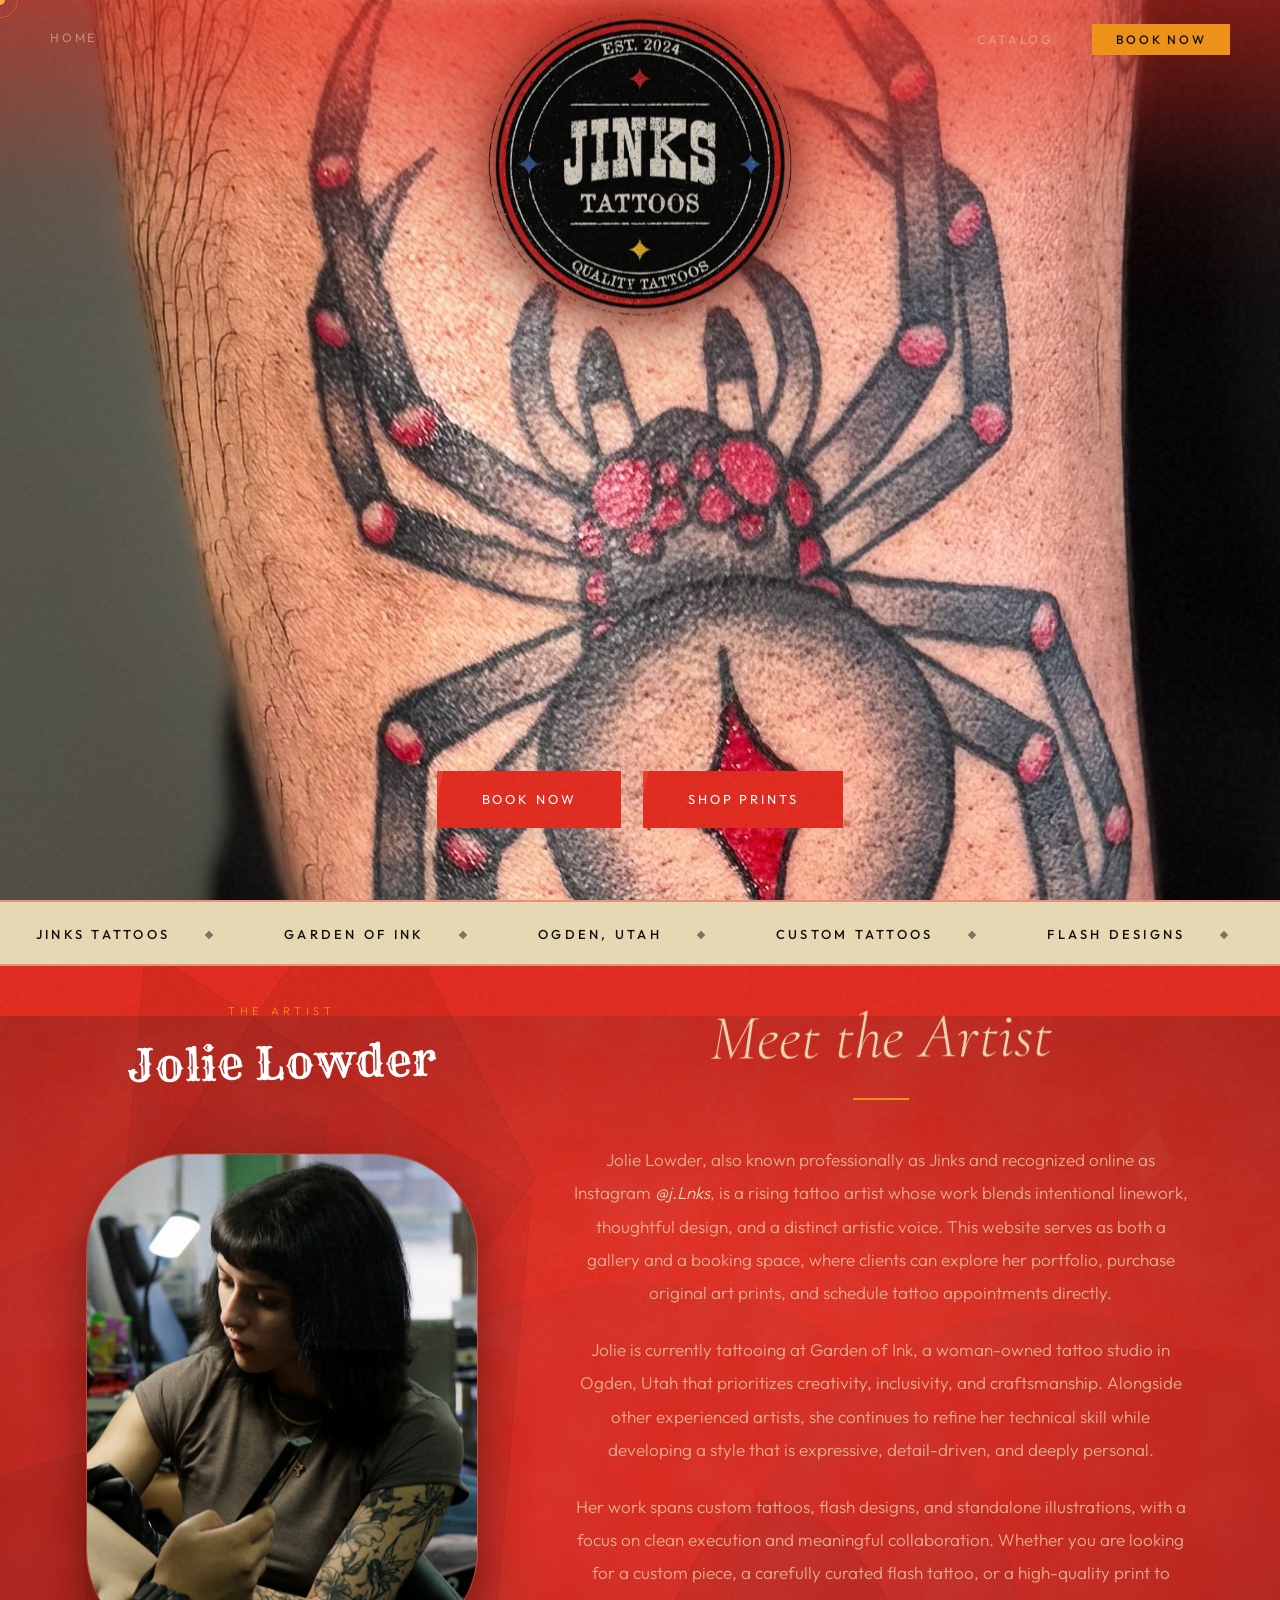
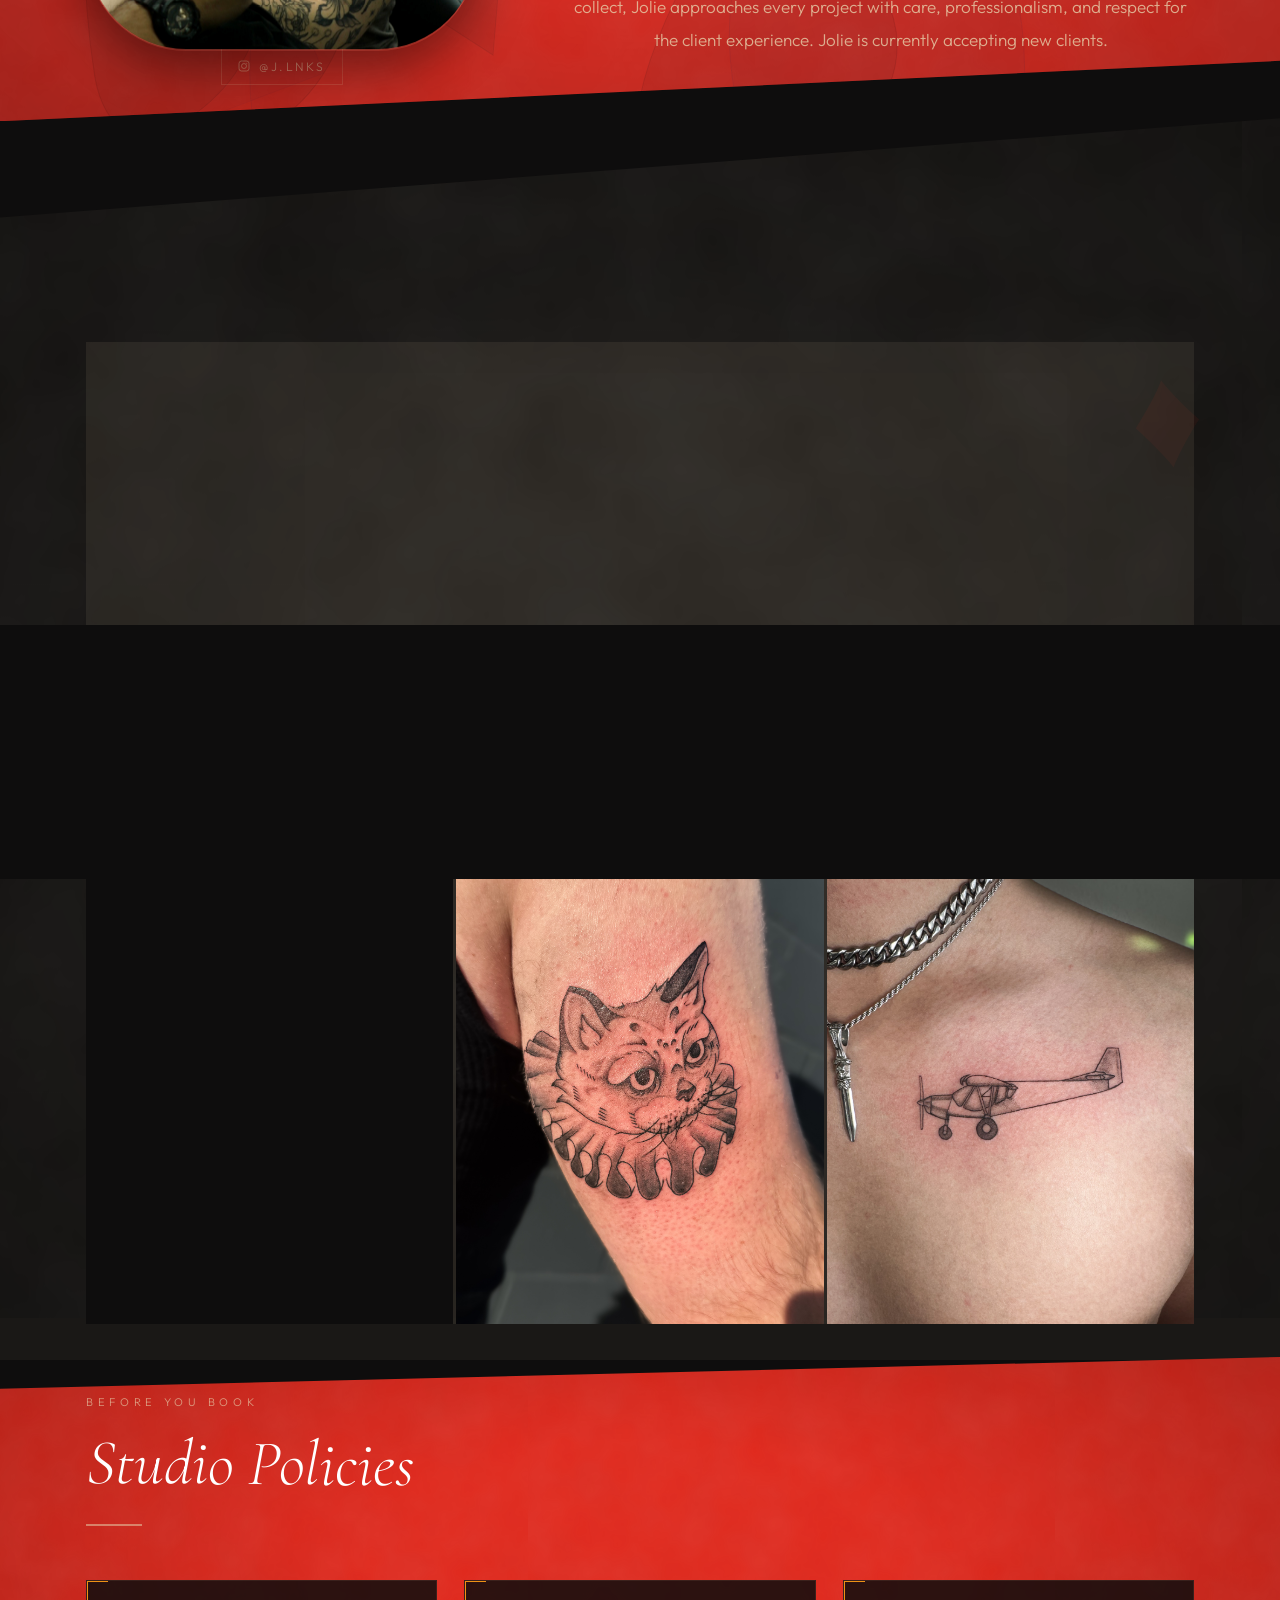
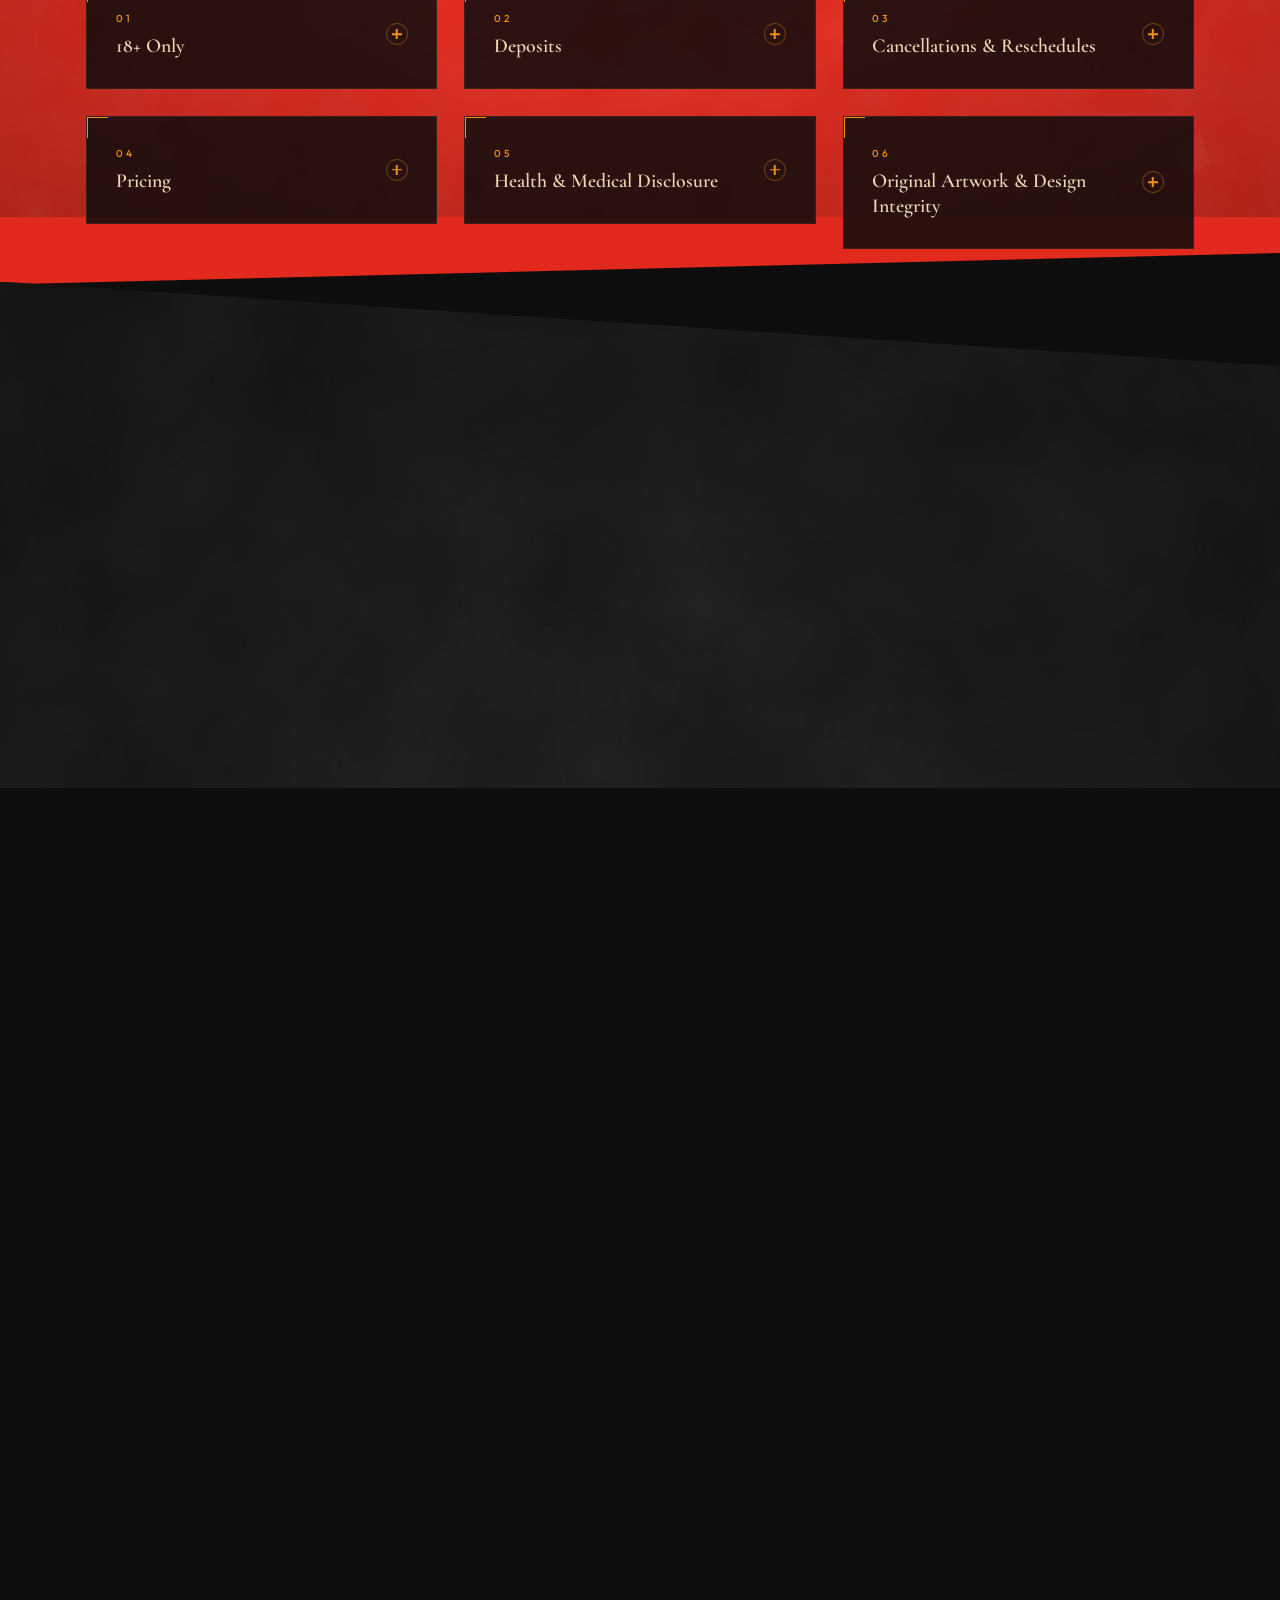
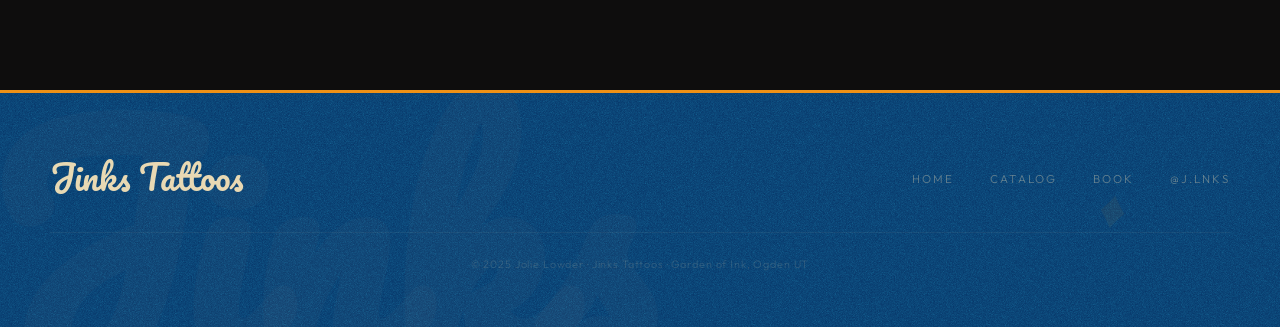
==== commit fe32e88e: "chore: wire up Worker URL, reviews.json URL, and CORS origins" ====
--- a/index.html
+++ b/index.html
@@ -1132,8 +1132,8 @@
      Fill in these two constants after deploying your Cloudflare Worker
      and pushing the site to GitHub.
   ───────────────────────────────── */
-  const WORKER_URL      = 'https://YOUR-WORKER.YOUR-NAME.workers.dev';
-  const REVIEWS_JSON_URL = 'https://raw.githubusercontent.com/YOUR-GITHUB-OWNER/YOUR-REPO/main/reviews.json';
+  const WORKER_URL      = 'https://jinks-review-worker.jinks.workers.dev';
+  const REVIEWS_JSON_URL = 'https://raw.githubusercontent.com/ashdehart/JinksTattoos/main/reviews.json';
 
 
   /* ─────────────────────────────────
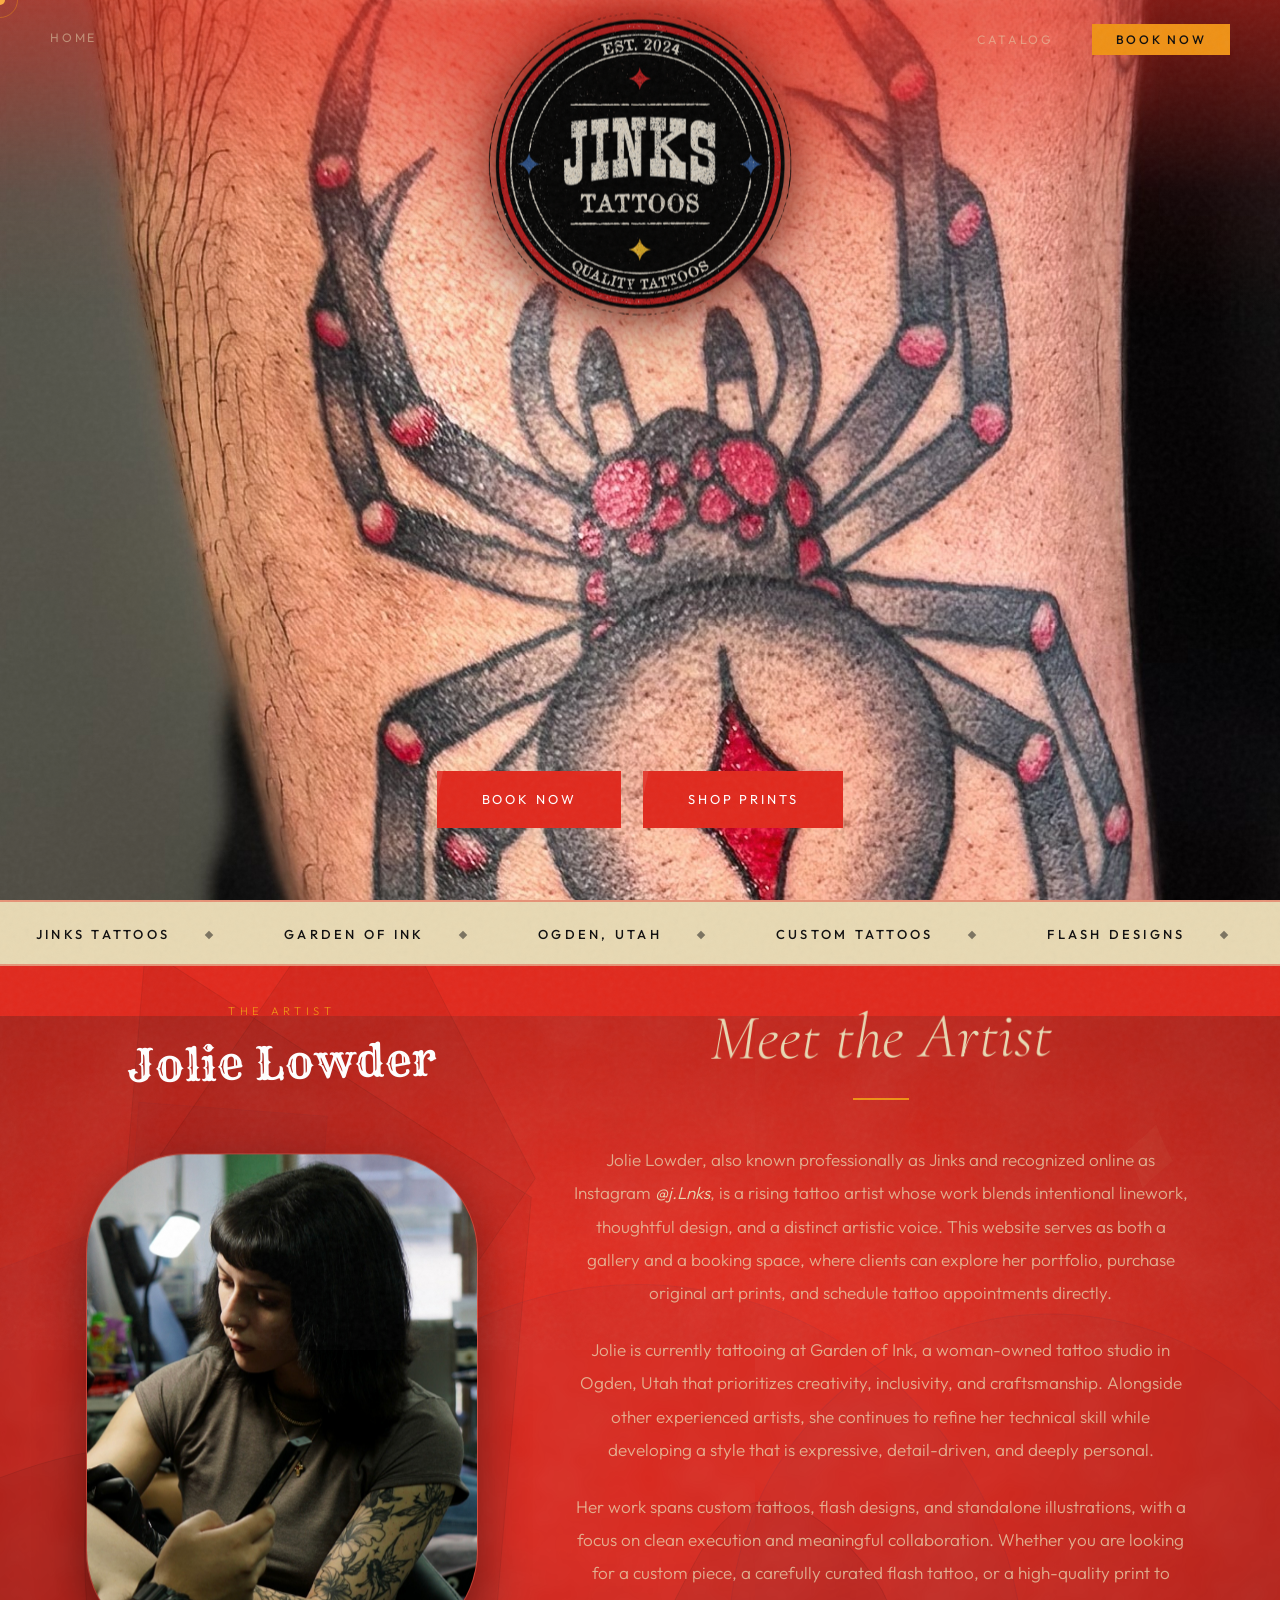
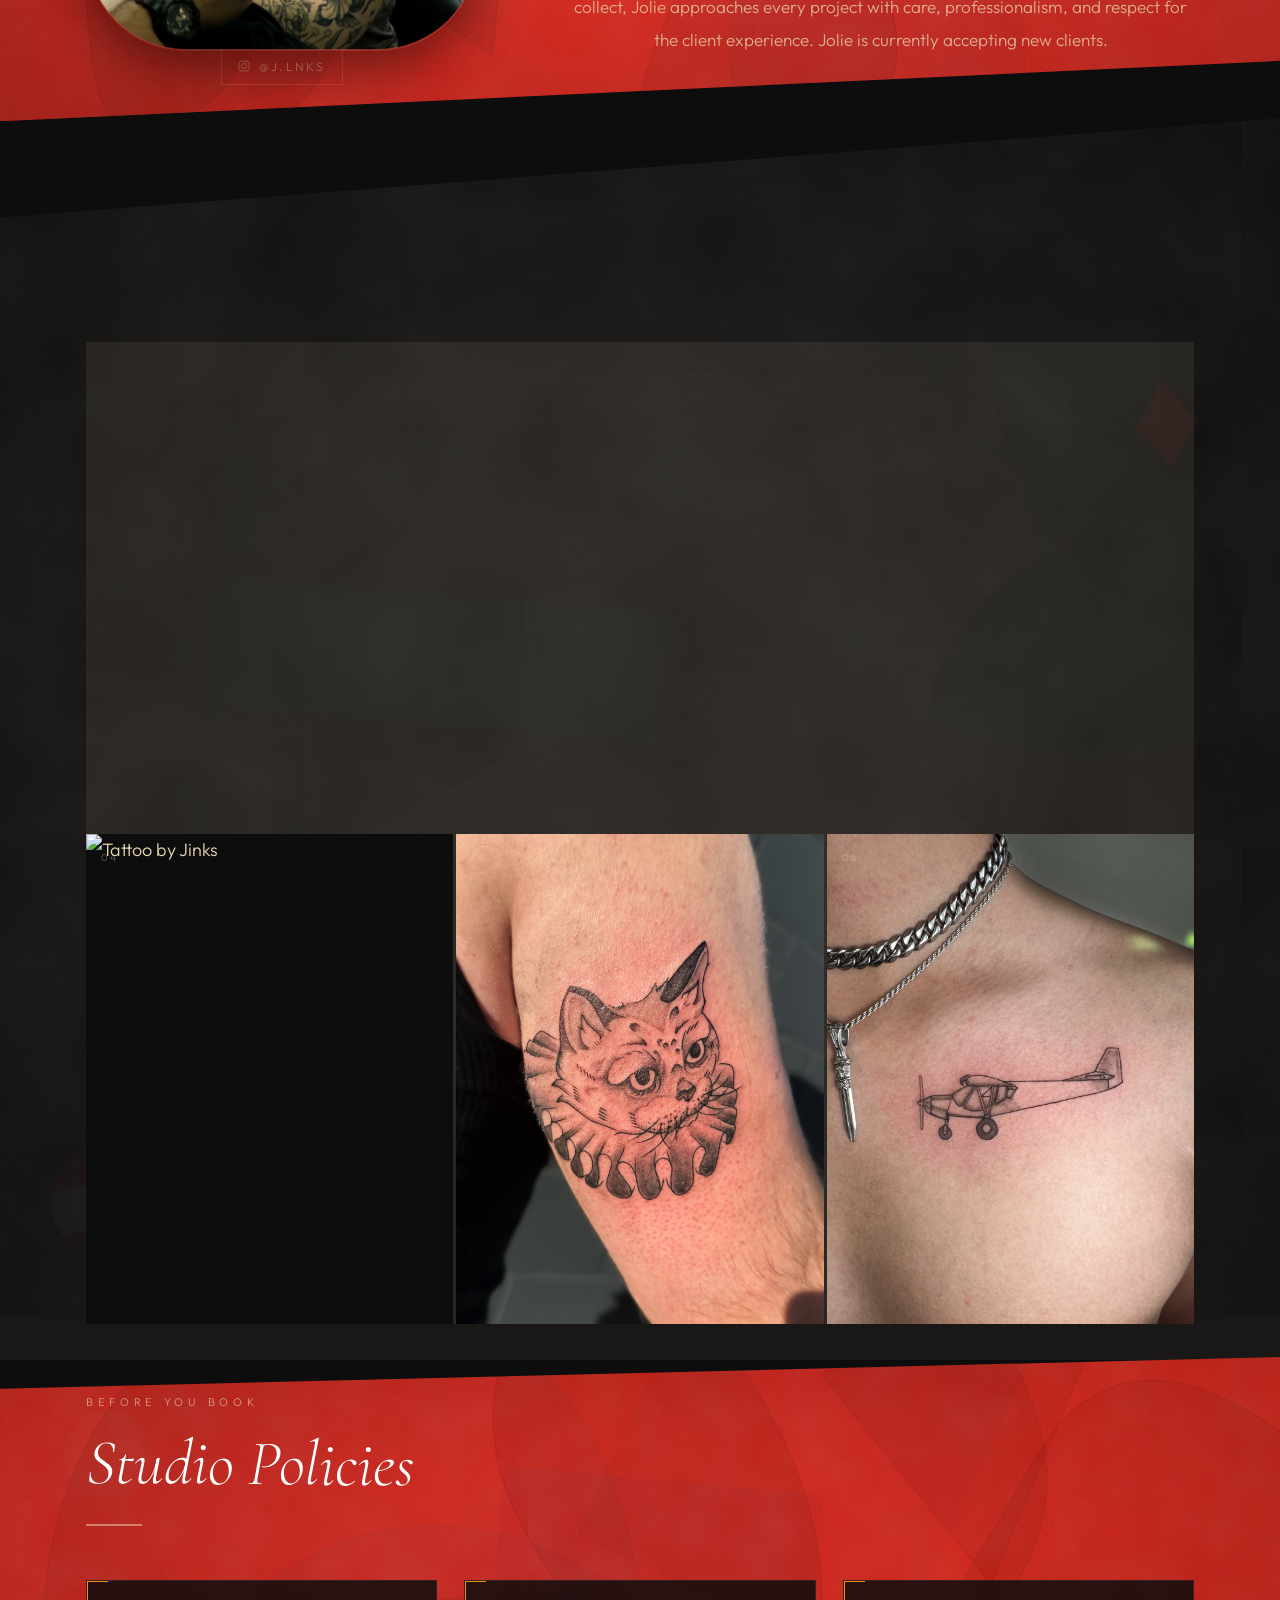
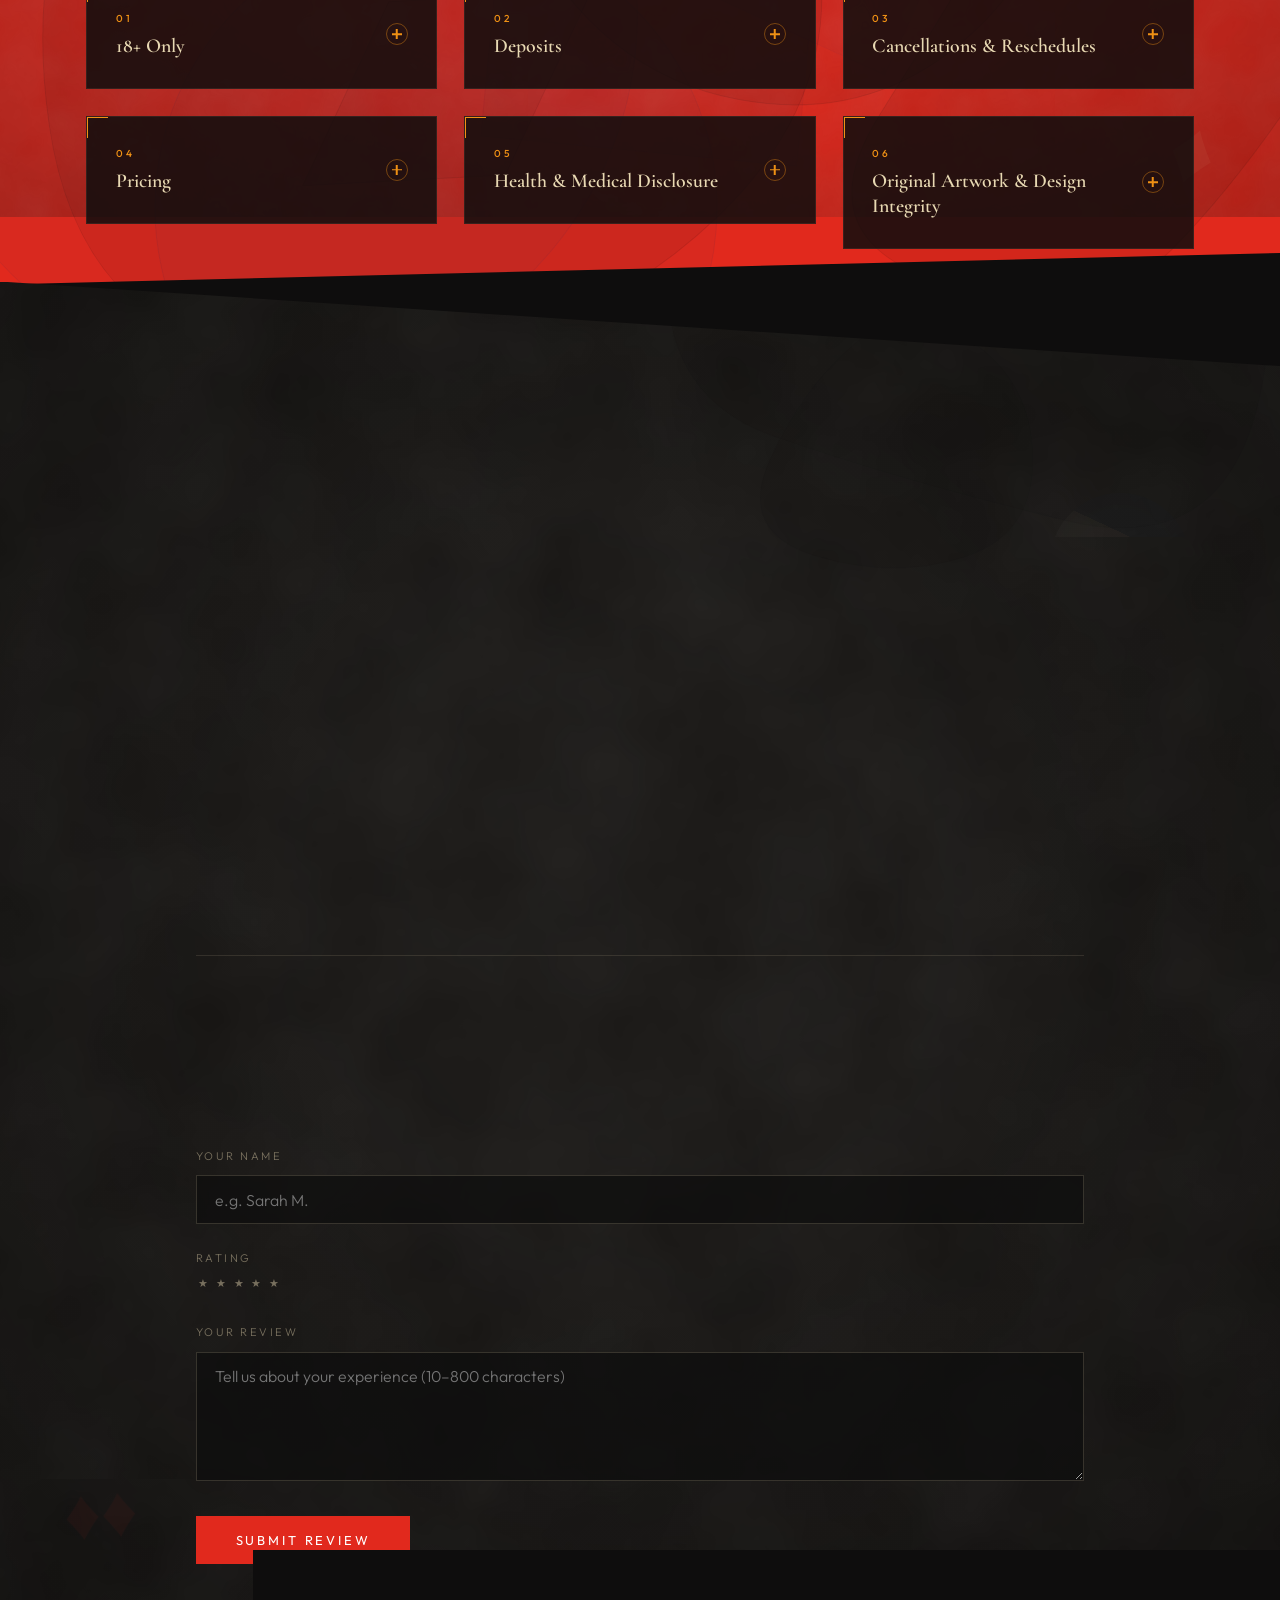
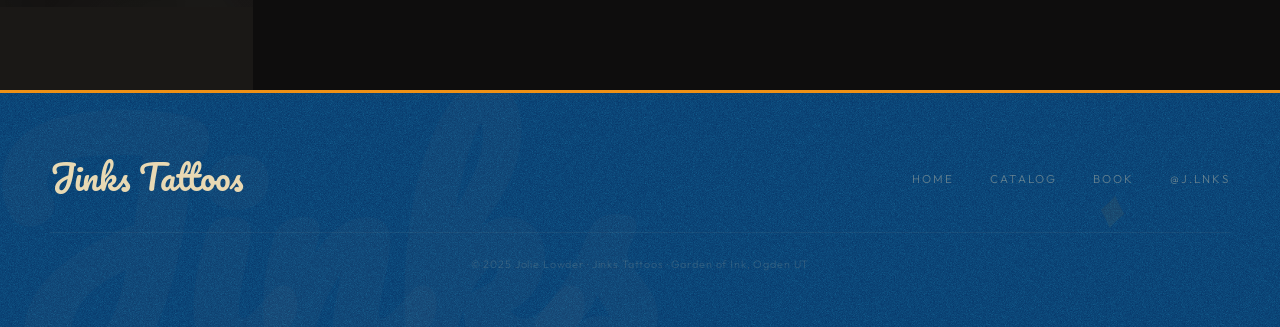
==== commit 3927422a: "fix: move status div outside form so success message is visible" ====
--- a/index.html
+++ b/index.html
@@ -485,9 +485,9 @@
             <span class="btn-text">Submit Review</span>
             <span class="btn-spinner" aria-hidden="true"></span>
           </button>
-
-          <div id="review-form-status" role="alert" aria-live="polite"></div>
         </form>
+
+        <div id="review-form-status" role="alert" aria-live="polite"></div>
       </div>
     </section>
   </div>
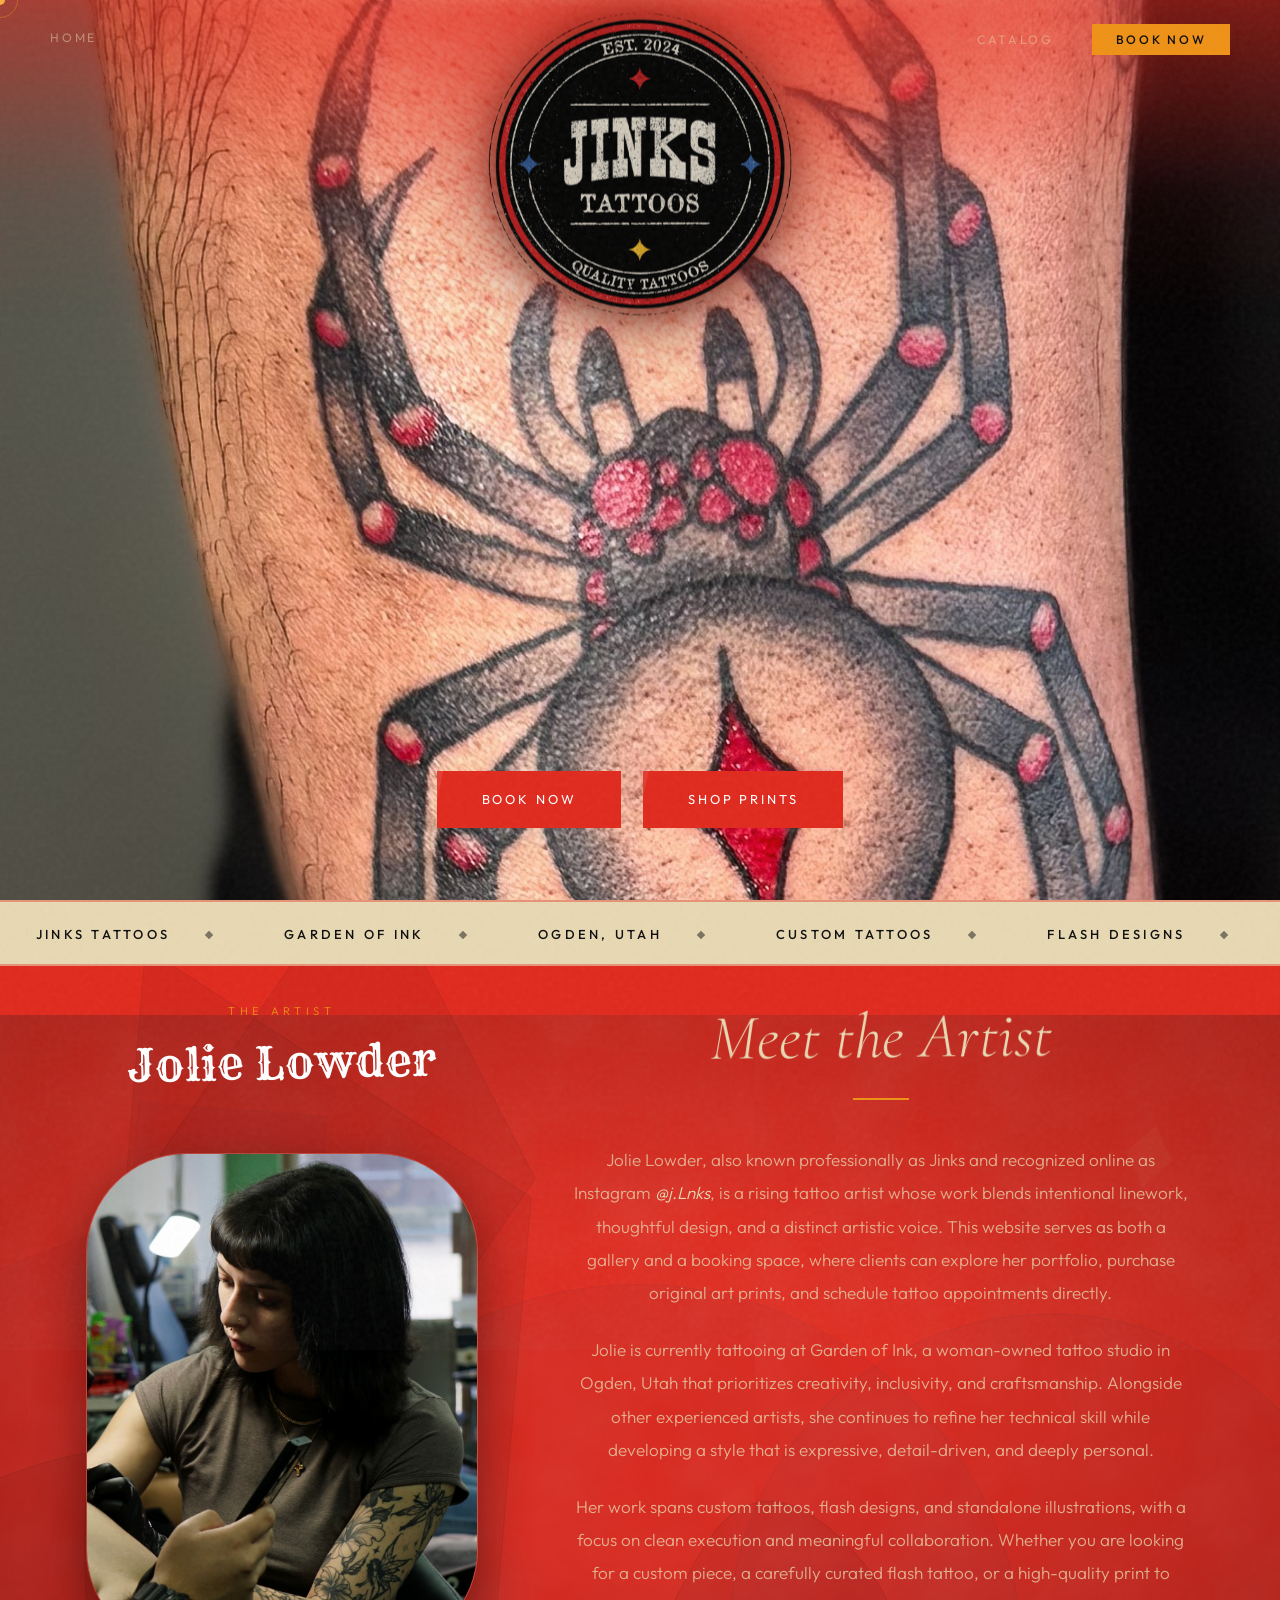
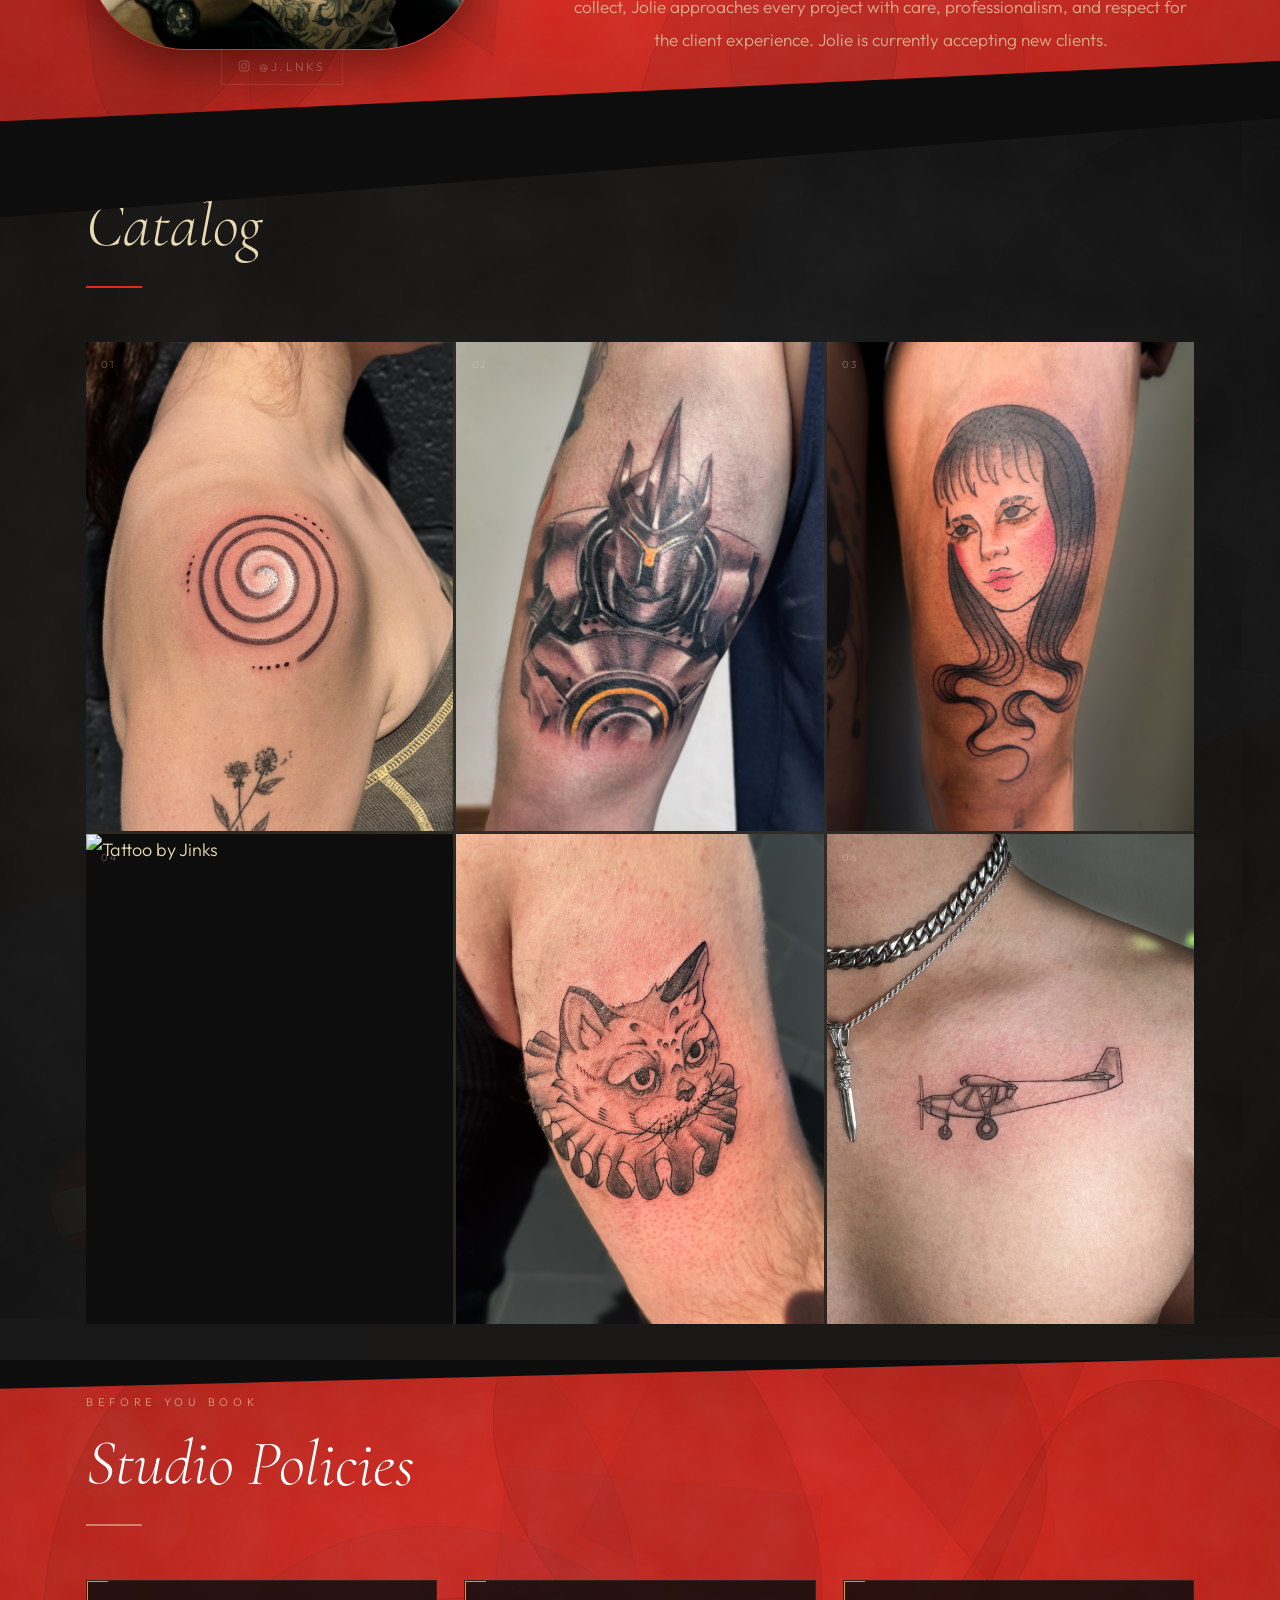
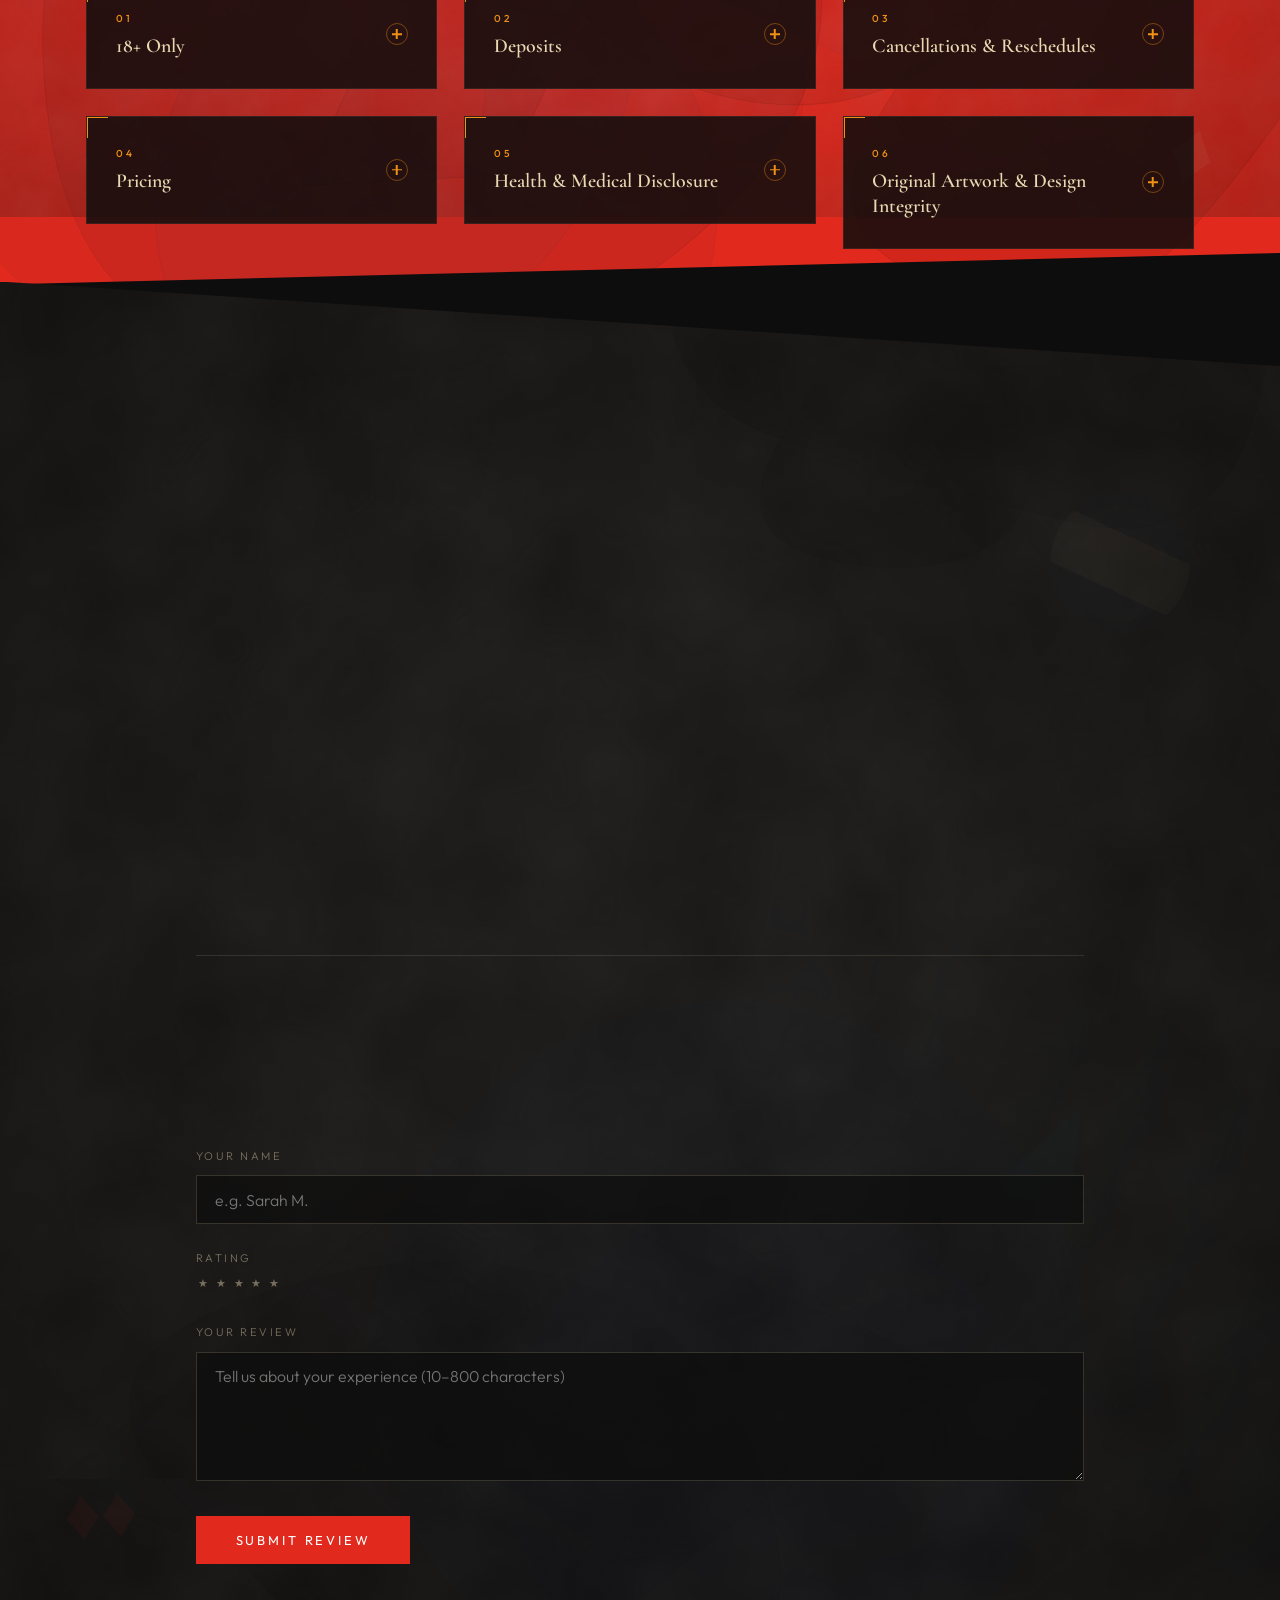
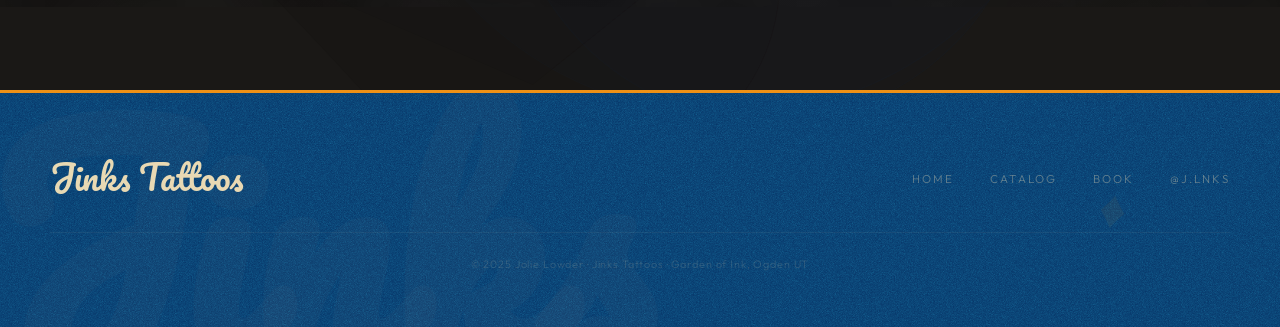
==== commit 8e694205: "fix: reviews.json URL branch master not main" ====
--- a/index.html
+++ b/index.html
@@ -1133,7 +1133,7 @@
      and pushing the site to GitHub.
   ───────────────────────────────── */
   const WORKER_URL      = 'https://jinks-review-worker.jinks.workers.dev';
-  const REVIEWS_JSON_URL = 'https://raw.githubusercontent.com/ashdehart/JinksTattoos/main/reviews.json';
+  const REVIEWS_JSON_URL = 'https://raw.githubusercontent.com/ashdehart/JinksTattoos/master/reviews.json';
 
 
   /* ─────────────────────────────────
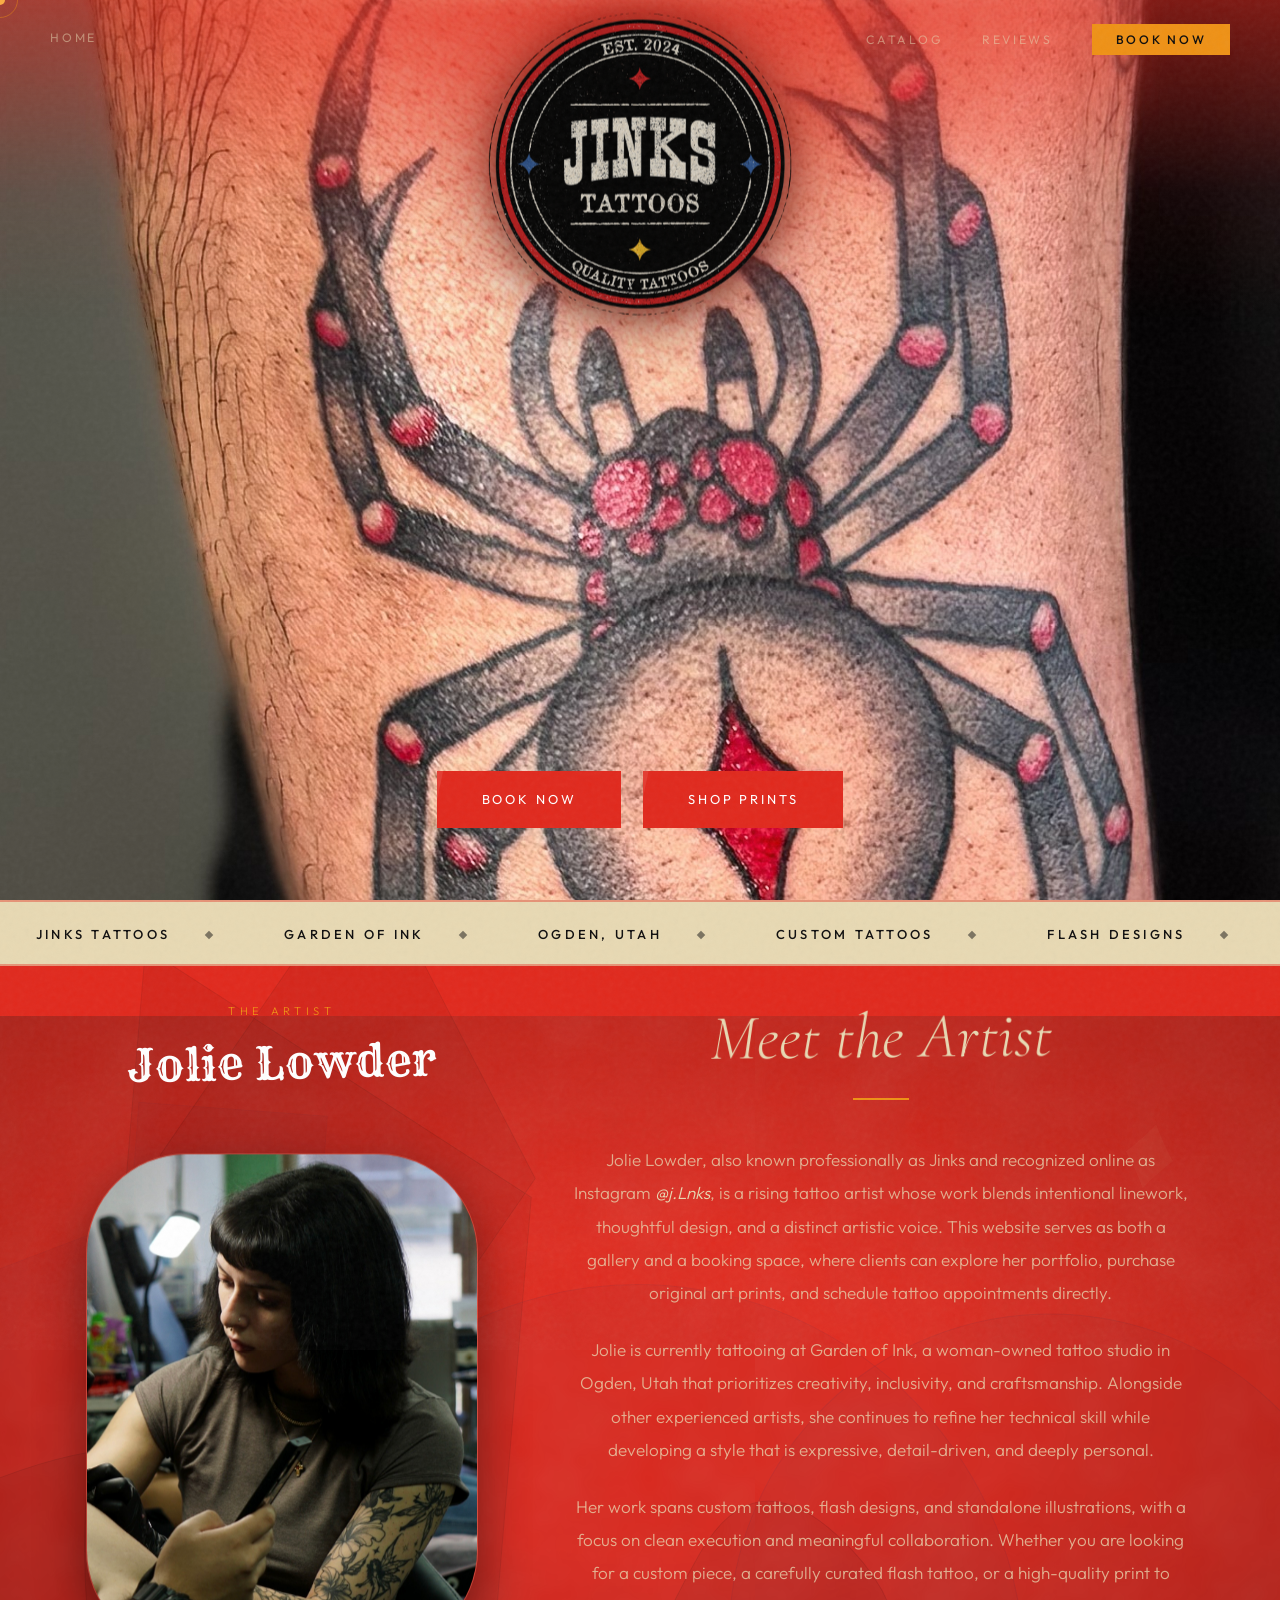
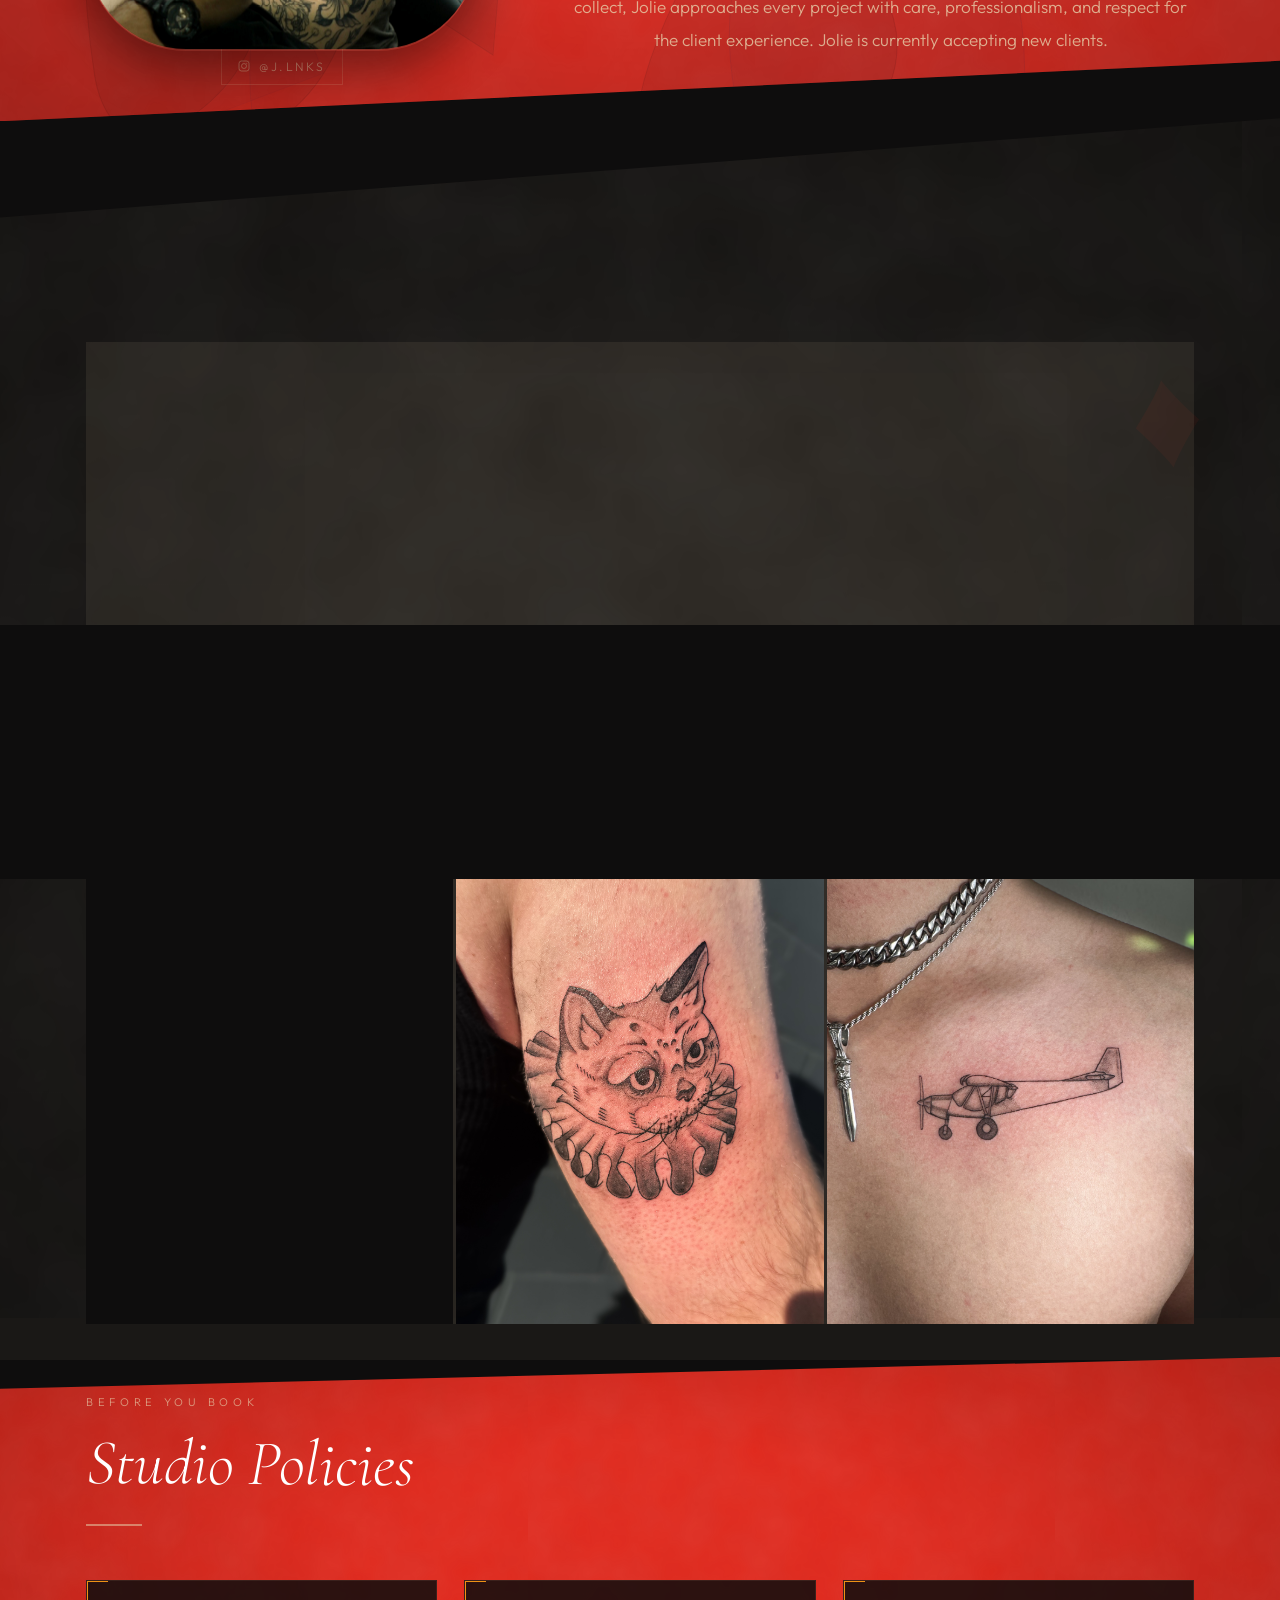
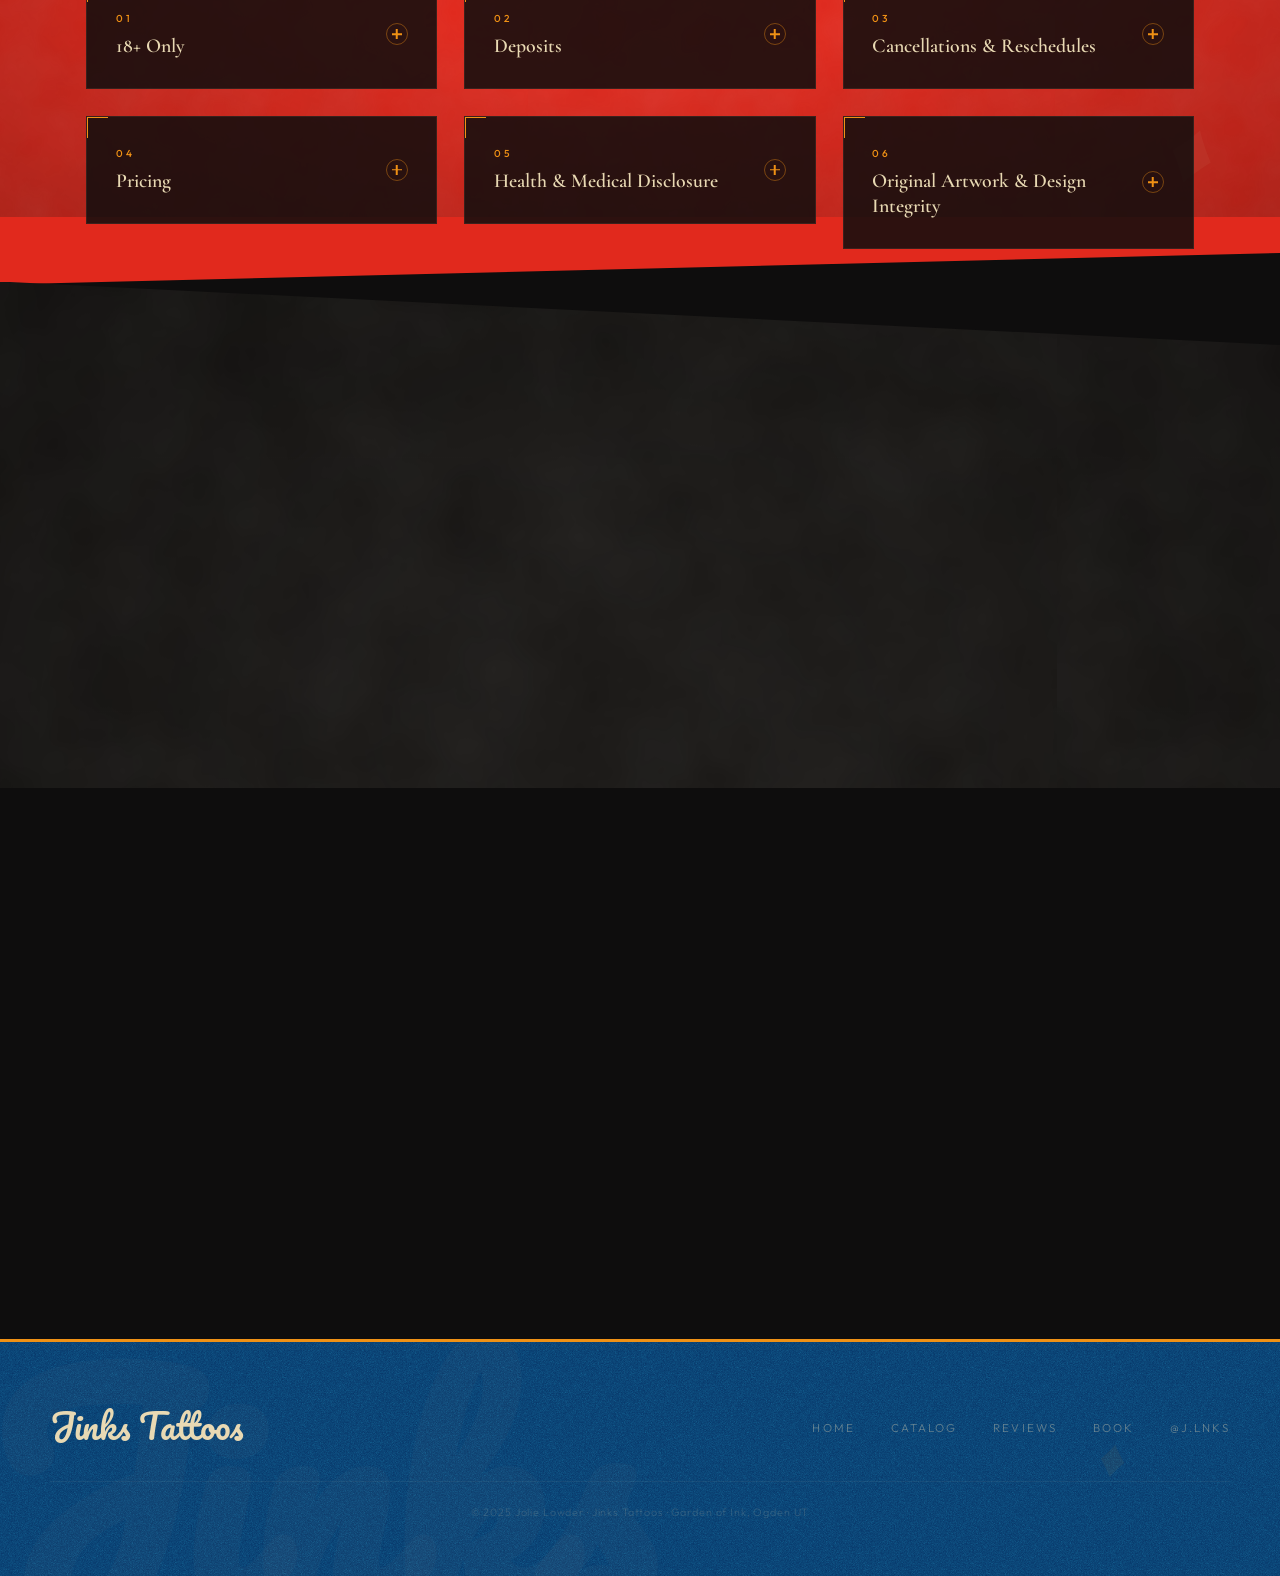
==== commit 601c0c6e: "feat: reviews page, index cap at 6, AI moderation improvements - Add reviews.html full archive page " ====
--- a/index.html
+++ b/index.html
@@ -57,7 +57,8 @@
     <!-- The menu links. On mobile, these are hidden until the hamburger
          is tapped (see the JS at the bottom of this file). -->
     <ul class="nav-links" id="navLinks">
-      <li><a href="#catalog">Catalog</a></li>   <!-- href="#catalog" jumps to the section with id="catalog" below -->
+      <li><a href="#catalog">Catalog</a></li>
+      <li><a href="reviews.html">Reviews</a></li>
       <li><a href="schedule.html" class="nav-book">Book Now</a></li>
     </ul>
  
@@ -414,25 +415,6 @@
       <h2 class="dh reveal reveal-blur" style="transition-delay:.08s">Reviews</h2>
       <div class="red-rule reveal"></div>
  
-      <!-- The 3 static testimonial cards (pinned Instagram comments). -->
-      <div class="reviews-grid">
-        <div class="review-card reveal">
-          <div class="stars"><span class="star">★</span><span class="star">★</span><span class="star">★</span><span class="star">★</span><span class="star">★</span></div>
-          <p class="review-text">"You are literally the best!!! Thank you so much!!"</p>
-          <p class="review-platform">Instagram</p>
-        </div>
-        <div class="review-card reveal" style="transition-delay:.1s">
-          <div class="stars"><span class="star">★</span><span class="star">★</span><span class="star">★</span><span class="star">★</span><span class="star">★</span></div>
-          <p class="review-text">"ahhh girl I love and appreciate you so much, thank you so much for always doing amazing work and bringing my visions to life."</p>
-          <p class="review-platform">Instagram</p>
-        </div>
-        <div class="review-card reveal" style="transition-delay:.2s">
-          <div class="stars"><span class="star">★</span><span class="star">★</span><span class="star">★</span><span class="star">★</span><span class="star">★</span></div>
-          <p class="review-text">"I love when Jolie works her magic."</p>
-          <p class="review-platform">Instagram</p>
-        </div>
-      </div>
-
       <!-- Approved client reviews loaded from reviews.json via JS below -->
       <div id="reviews-dynamic"></div>
 
@@ -503,6 +485,7 @@
     <ul class="footer-links">
       <li><a href="index.html">Home</a></li>
       <li><a href="#catalog">Catalog</a></li>
+      <li><a href="reviews.html">Reviews</a></li>
       <li><a href="schedule.html">Book</a></li>
       <li><a href="https://www.instagram.com/j.lnks" target="_blank" rel="noopener">@j.lnks</a></li>
     </ul>
@@ -1148,7 +1131,9 @@
      the cache-bust only prevents the *browser* cache from hiding them.
   ───────────────────────────────── */
   (function() {
-    const container = document.getElementById('reviews-dynamic');
+    var INDEX_MAX = 6; /* max reviews shown on the homepage */
+
+    var container = document.getElementById('reviews-dynamic');
     if (!container) return;
 
     fetch(REVIEWS_JSON_URL + '?t=' + Date.now())
@@ -1157,8 +1142,8 @@
         return res.json();
       })
       .then(function(data) {
-        var reviews = (data && Array.isArray(data.reviews)) ? data.reviews : [];
-        if (reviews.length === 0) {
+        var allReviews = (data && Array.isArray(data.reviews)) ? data.reviews : [];
+        if (allReviews.length === 0) {
           var empty = document.createElement('p');
           empty.className = 'reviews-empty';
           empty.textContent = 'No submitted reviews yet — be the first.';
@@ -1166,6 +1151,16 @@
           return;
         }
 
+        /* Sort by rating DESC, then by date DESC (newest as tiebreaker).
+           A new 5-star review always enters the top 6; the oldest 5-star
+           (or best 4-star) falls to the full reviews page. */
+        var sorted = allReviews.slice().sort(function(a, b) {
+          var rDiff = (parseInt(b.rating, 10) || 0) - (parseInt(a.rating, 10) || 0);
+          if (rDiff !== 0) return rDiff;
+          return new Date(b.date || 0) - new Date(a.date || 0);
+        });
+        var reviews = sorted.slice(0, INDEX_MAX);
+
         var grid = document.createElement('div');
         grid.className = 'reviews-grid';
         grid.style.marginTop = '2rem';
@@ -1175,7 +1170,6 @@
           card.className = 'review-card reveal';
           if (i > 0) card.style.transitionDelay = (i * 0.1) + 's';
 
-          /* Stars */
           var stars = document.createElement('div');
           stars.className = 'stars';
           var rating = Math.max(1, Math.min(5, parseInt(r.rating, 10) || 5));
@@ -1191,16 +1185,14 @@
           /* Review body — textContent only, never innerHTML (XSS safe) */
           var body = document.createElement('p');
           body.className = 'review-text';
-          body.textContent = '“' + r.body + '”';
+          body.textContent = '”' + r.body + '”';
           card.appendChild(body);
 
-          /* Author */
           var author = document.createElement('p');
           author.className = 'review-author';
           author.textContent = r.name;
           card.appendChild(author);
 
-          /* Date */
           if (r.date) {
             var dateEl = document.createElement('p');
             dateEl.className = 'review-platform';
@@ -1212,6 +1204,17 @@
         });
 
         container.appendChild(grid);
+
+        /* If more reviews exist than the index cap, show a “See all” link */
+        if (allReviews.length > INDEX_MAX) {
+          var seeAll = document.createElement('p');
+          seeAll.className = 'reviews-see-all';
+          var link = document.createElement('a');
+          link.href = 'reviews.html';
+          link.textContent = 'See all ' + allReviews.length + ' reviews →';
+          seeAll.appendChild(link);
+          container.appendChild(seeAll);
+        }
 
         /* Kick the reveal observer over the new cards */
         grid.querySelectorAll('.reveal').forEach(function(el) {
--- a/style.css
+++ b/style.css
@@ -1391,6 +1391,27 @@
   text-align: center;
   letter-spacing: .15em;
   margin-top: 1.5rem;
+}
+
+/* "See all N reviews →" link below the capped index grid */
+.reviews-see-all {
+  text-align: center;
+  margin-top: 2.2rem;
+}
+.reviews-see-all a {
+  display: inline-block;
+  font-size: .72rem;
+  letter-spacing: .22em;
+  text-transform: uppercase;
+  color: var(--orange);
+  border-bottom: 1px solid rgba(239,145,21,.35);
+  padding-bottom: .18em;
+  transition: color .22s, border-color .22s;
+  text-decoration: none;
+}
+.reviews-see-all a:hover {
+  color: var(--cream);
+  border-bottom-color: rgba(232,217,179,.5);
 }
 
 /* ─── Review submission form ─── */
